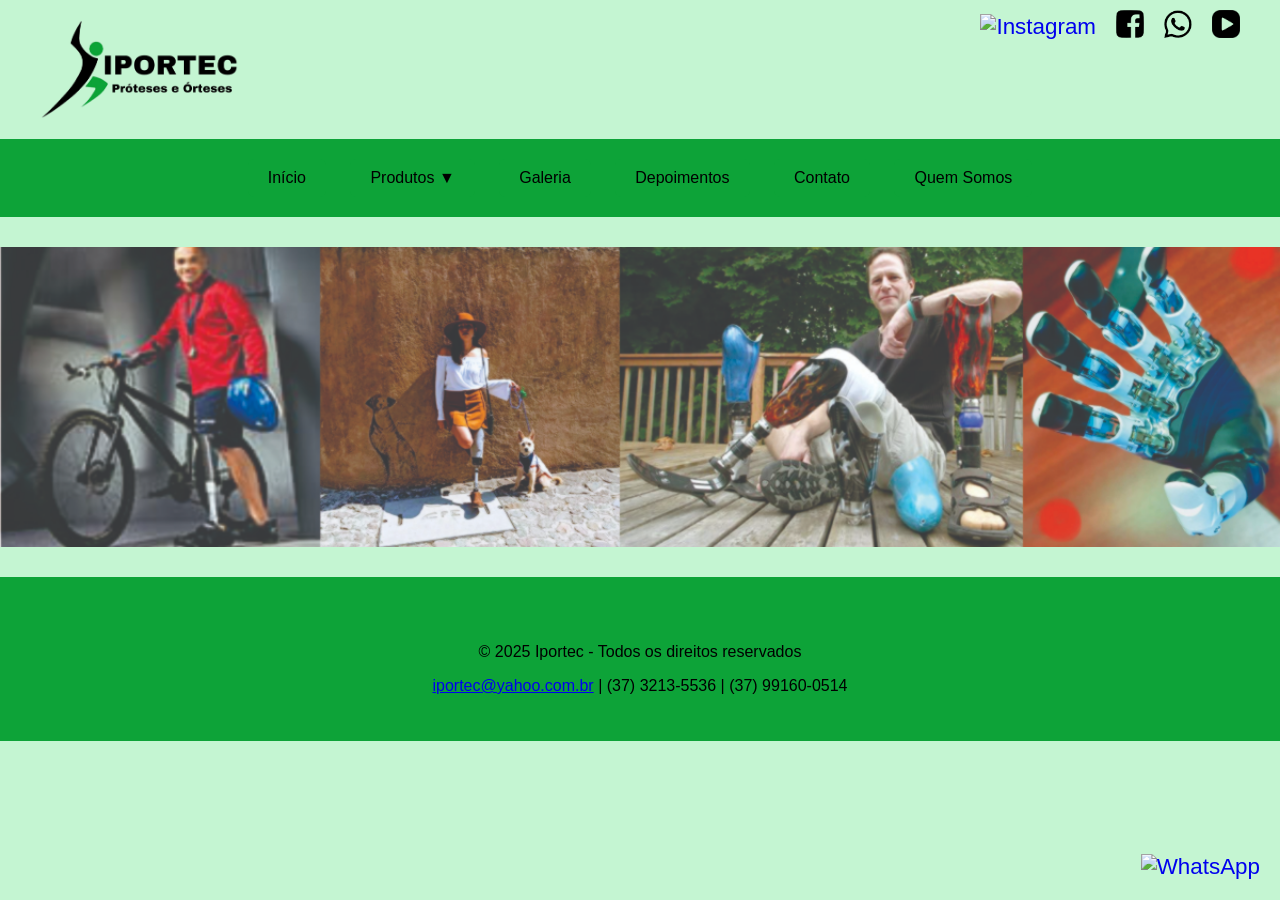
==== index.html @ fc303c2d "Add files via upload" ====
<!DOCTYPE html>

<html lang="pt-BR">
<head>
<meta charset="utf-8"/>
<link href="imagens/01.png" rel="icon" type="image/png"/>
<meta content="width=device-width, initial-scale=1.0" name="viewport"/>
<title>
    IPORTEC - Orteses e Proteses
    </title>
<link href="style.css" rel="stylesheet">
<style>
    .aba { display: none; }
      .ativa { display: block; }
    </style>
<meta content="IPORTEC-" name="author"/>
<meta content="index, follow" name="robots"/>
</link></head>
<body>
<div class="topo-site">
<div class="topo-direita">
<div class="redes-sociais">
<a href="https://www.instagram.com/iportecortopediatecnica/" target="_blank" title="Instagram">
<img alt="Instagram" src="imagens/Instagram.png"/>
</a>
<a href="https://www.facebook.com/seupagina" target="_blank" title="Facebook">
<img alt="Facebook" src="imagens/facebook.png"/>
</a>
<a href="https://wa.me/5537991600514" target="_blank" title="WhatsApp">
<img alt="WhatsApp" src="imagens/whatsapp.png"/>
</a>
<a href="https://www.youtube.com/@seucanal" target="_blank" title="YouTube">
<img alt="YouTube" src="imagens/youtube.png"/>
</a>
<a class="whatsapp-float" href="https://wa.me/5537991600514" rel="noopener noreferrer" target="_blank">
<img alt="WhatsApp" height="40" src="imagens/whatsappfloat.png" width="40"/>
</a>
</div>
</div>
<img alt="Logo esquerda" class="topo-img" src="imagens/01.png">
<div class="topo-centro">
<!--<h1>
      IPORTEC 
      </h1>
<h1>
      ÓRTESES E PROTESES
      </h1>/-->
</div>
</img>
</div>
<nav style="text-align: center;">
<button class="botao-padrao" onclick="location.hash='inicio'">
      Início
    </button>
<div class="dropdown" onmouseover="mostrarAba('aba-Produtos')">
<button class="botao-padrao">
      Produtos ▼
      </button>
<div class="dropdown-conteudo">
<ul>
<li onclick="toggleSubcategoria('Orteses')">
        Orteses
        </li>
<li onclick="toggleSubcategoria('Proteses')">
        Proteses
        </li>
</ul>
</div>
</div>
<button class="botao-padrao" onclick="location.hash='galeria'">
     Galeria
    </button>
<button class="botao-padrao" onclick="location.hash='depoimentos'">
    Depoimentos
    </button>
<button class="botao-padrao" onclick="location.hash='contato'">
      Contato
    </button>
<button class="botao-padrao" onclick="location.hash='quemsomos'">
      Quem Somos
    </button>
</nav>
<section class="aba ativa" id="aba-Início">
<div class="carrossel-container">
<div class="carrossel" id="carrossel">
<img alt="Imagem 1" src="imagens/img1.jpg"/>
<img alt="Imagem 2" src="imagens/img2.jpg"/>
</div>
</div>
</section>
<section class="aba" id="aba-Produtos">
<div style="text-align: center;">
<div style="text-align: center;">
<div style="text-align: right; margin: 10px 40px;">
<label for="filtroQtd">Exibir:</label>
<select id="filtroQtd" onchange="filtrarQuantidade()">
<option value="4">04</option>
<option value="8">08</option>
<option value="16">16</option>
<option value="40">40</option>
</select>
    produtos por página
    </div>
<!-- CATEGORIAS DE PRODUTOS -->
<div class="menu categoria-produto" id="categoria-Orteses" style="display: grid;">
<!-- exemplo de card -->
<div class="card">

<img src="imagens/ortese 01.jpeg" alt="Descrição" onclick="abrirModal(this.src)">
<h2>Órtese de sucção para pectus escavatum</h2>
<p>Indicado para tratamento do pectus escavatum, Tracionar, dar mobilidade, flexibilizando e estimulando o local da deformidade.</p>
<h2>Ref.:O001</h2>
</div>
<div class="card">
<img src="imagens/ortese 03.jpeg" alt="Descrição" onclick="abrirModal(this.src)">
<h2>Órtese tóraco-lombo-sacro</h2>
<p>Conhecida como TLSO, OTLS ou Boston, é indicado para estavilizar, imobilizar ou corrigir a coluna vertebral em graturas torácica ou lombar, pós cirúgico e correção de escoliose, hipercifose ou hiperlordose.</p>
<p>Sob medida.</p>
<h2>Ref.:O002</h2>
</div>
<div class="card">
<img src="imagens/ortese 02.jpeg" alt="Descrição" onclick="abrirModal(this.src)">
<h2>Compressor dinâmico torácico</h2>
<p>Indicado no tratamento de deformidades no tórax conhecida como pectus carinatum ou peito de pombo em adolescentes que estão em fase de formação corporal.</p>
<p>Sob medida.</p>
<h2>Ref.:O003</h2>
</div>
<div class="card">
<img src="imagens/ortese 04.jpeg" alt="Descrição" onclick="abrirModal(this.src)">
<h2>Colete Cervical OCT</h2>
<p>Colete cervico torácico, indicado para fraturas na região cervico-toráxica e no pós cirúrgico.</p>
<p>Sob medida.</p>
<h2>Ref.:O004</h2>
</div>
<div class="card">
<img src="imagens/ortese 05.jpeg" alt="Descrição" onclick="abrirModal(this.src)">
<h2>Colete Knight Taylor</h2>
<p>Indicado para estabilização e imobilização da coluna tóraco-lombo-sacro, artroses, pós operatório de estabilização da coluna vertebral e cirurgia de disco, osteoporose, processos inflamatório, traumatismo, hérnia de disco, escolioses, fraturas osteoporóticas, lesões musculares graves, dor lombar crônicas, instabilidade espinhal e torácica, espondilositese em caso de degeneração, graturas e achatamento vertebral.</p>
<p>Sob medida</p>
<h2>Ref.:O005</h2>
</div>
<div class="card">
<img src="imagens/ortese 06.jpeg" alt="Descrição" onclick="abrirModal(this.src)">
<h2>Colete cervico-toroco-lombar-sacro (OCTLS)</h2>
<p>Indicado para imobilização total da coluna vertebral em casos de fraturas múltiplas e no pós cirúrgico.</p>
<p>Sob medida</p>
<h2>Ref.:O006</h2>
</div>
<div class="card">
<img src="imagens/ortese 07.jpeg" alt="Descrição" onclick="abrirModal(this.src)">
<h2>Colete 3d (Rigo Cheneau)</h2>
<p>Indicado para tratar a escoliose de forma conservadora, levando em consideração que a escoliose é uma deformidade tridimensional, aplicando forças externas sobre o tronco de forma a gerar o alinhamento vertebral.</p>
<p>Sob medida</p>
<h2>Ref.:O007</h2>
</div>
<div class="card">
<img src="imagens/ortese 08.jpeg" alt="Descrição" onclick="abrirModal(this.src)">
<h2>Colete Jewett</h2>
<p>Indicado para fraturas de compressão, osteoporose, artrites vertebrais, epifisites, osteocondrites e posturas cifóticas.</p>
<p>Sob medida</p>
<h2>Ref.:O008</h2>
</div>
<div class="card">
<img src="imagens/ortese 09.jpeg" alt="Descrição" onclick="abrirModal(this.src)">
<h2>Extensor de cotovelos - tipo Polaina</h2>
<p>Confeccionada sob medida em tecido acolchoado e hastes rígidas, utilizadas para manter os membros superiores em extensão.</p>
<p>Sob medida</p>
<h2>Ref.:O009</h2>
</div>
<div class="card">
<img src="imagens/ortese 10.jpeg" alt="Descrição" onclick="abrirModal(this.src)">
<h2>Extensor e Flexor dinâmico para cotovelo (Tala de Shade)</h2>
<p>Indicado para tratamento de contraturas no cotovelo de forma dinâmica, exercendo força constante sobre o cotovelo obrigando a extensão ou a flexão.</p>
<p>Sob medida</p>
<h2>Ref.:O010</h2>
</div>
<div class="card">
<img src="imagens/ortese 11.jpeg" alt="Descrição" onclick="abrirModal(this.src)">
<h2>Tala para dedos</h2>
<p>Estáticas ou dinâmicas tipo gafanhoto, são indicadas para entorses, fraturas, luxações,ruptura de tendões, artroses, artrites, dedos em martelo, dedo em botoeira, dedo em pescoço de cisne, dedo em gatilhos,etc.</p>
<p>Sob medida</p>
<h2>Ref.:O011</h2>
</div>
<div class="card">
<img src="imagens/ortese 12.jpeg" alt="Descrição" onclick="abrirModal(this.src)">
<h2>Órtese Splint estático (Palmar/Tala)</h2>
<p>Os splints estáticos de posicionamento ou funcionais são indicados para fraturas, tenossinovite de Quervain, entorses, contusões, artroses, redução articulares na artrite reumatóide do polegar entre outras aplicações.</p>
<p>Sob medida</p>
<h2>Ref.:O012</h2>
</div>
<div class="card">
<img src="imagens/ortese 13.jpeg" alt="Descrição" onclick="abrirModal(this.src)">
<h2>Colete Milwalkee</h2>
<p>indicado para o tratamnto de deformidades da coluna como escoliose, hipercifose ou hiperlordose em pacientes juvenis, com objetivo de estabilizar e corrigir a coluna vertebral. Feito sob medida.</p>
<p>Sob medida</p>
<h2>Ref.:O013</h2>
</div>
<div class="card">
<img src="imagens/ortese 14.jpeg" alt="Descrição" onclick="abrirModal(this.src)">
<h2>Tala para polegar</h2>
<p>Indicada no tratamento conservador no tratamento de rizartrose, mantendo o polegar em abdução e em descanso, usado também em torções, tendinites, instabilidade da articulação trapeziometacarpiana e lesões esportivas.</p>
<p>Sob medida</p>
<h2>Ref.:O014</h2>
</div>
<div class="card">
<img src="imagens/ortese 15.jpeg" alt="Descrição" onclick="abrirModal(this.src)">
<h2>Órtese Sarmiento de Una/rádio</h2>
<p>Indicado no tratamento de fraturas da una, rádio e tambèm de punho, e no pós cirúrgico, permitindo movimentos do cotovelo evitando contratura da articulação.</p>
<p>Sob medida</p>
<h2>Ref.:O015</h2>
</div>
<div class="card">
<img src="imagens/ortese 16.jpeg" alt="Descrição" onclick="abrirModal(this.src)">
<h2>Órtese Sarmiento de Úmero</h2>
<p>Utilizada no tratamento de fraturas diafisarias do úmero, permitindo completa mobilidade nas articulações do cotovelo, usado também em cirurgias do úmero</p>
<p>Sob medida</p>
<h2>Ref.:O016</h2>
</div>
<div class="card">
<img src="imagens/ortese 17.jpeg" alt="Descrição" onclick="abrirModal(this.src)">
<h2>Suspensório de Pavlik</h2>
<p>Indicado para tratamento de lixação congênita de quadril em recém nascido até 6 meses de idade. O Correto ajuste nas tiras permite limitar os graus de movimento dos quadris, mantendo em flexão e abdução e permitindo movimentos do bebê.</p>
<p>Sob medida</p>
<h2>Ref.:O017</h2>
</div>
<div class="card">
<img src="imagens/ortese 18.jpeg" alt="Descrição" onclick="abrirModal(this.src)">
<h2>òrtese Splint dinâmico (Palmar/Tala)</h2>
<p>A órtese dinãmica para punhos e dedos é indicada para tração em flexão ou extensão. 
        Permite movimentos ativos da musculatura funcional, eatravés dos tirantes permite movimentos passivos da musculatura paralisada.
      
      Pode ser utilizadas no pós operatório de cirurgias da mão, visando a mobilização gradual das articulações.</p>
<p>Sob medida</p>
<h2>Ref.:O018</h2>
</div>
<div class="card">
<img src="imagens/ortese 19.jpeg" alt="Descrição" onclick="abrirModal(this.src)">
<h2>Órtese Abdutor de Quadril</h2>
<p>Também conhecida como (Atlanta Brace). Utilizada para manter os membros inferiores em abdução do quadril, diminuindo a carga no quadril e mantém as cabeças femurais centradas dentro dos acetábulos durante a deambulação, utilizada no tratamento de Legg Perthes.</p>
<p>Sob medida</p>
<h2>Ref.:O019</h2>
</div>
<div class="card">
<img src="imagens/ortese 20.jpeg" alt="Descrição" onclick="abrirModal(this.src)">
<h2>Órtese HKAFO</h2>
<p>Conhecida também como pélvicopodalica ou tutor longo com cinto pélvico. Este tipo de órtese promove a estabilidade das regiões do quadril, joelho, tornozelo e pé. Tem como objetivo auxiliar e controlar os movimentos, promover a independência da marcha, possicionar as articulações dos membros inferiores, tendo como objetivo estimular o ortostatismo e a marcha.</p>
<p>Sob medida</p>
<h2>Ref.:O020</h2>
</div>
<div class="card">
<img src="imagens/ortese 21.jpeg" alt="Descrição" onclick="abrirModal(this.src)">
<h2>Órtese KAFO</h2>
<p>Conhecida também como tutor longo ou cruropodálica, promobe estabilidade das articulações do joelho, tornozelo e pé. Feita sob medida, melhora no controle motor possivilitando maior independência durante a marcha e nas atividades da vida diária. Articulações variadas de controle mecânicos, manuais ou eletrônicos de acordo com a necessidade de cada paciente.</p>
<p>Agende sua avaliação</p>
<h2>Ref.:O021</h2>
</div>
<div class="card">
<img src="imagens/ortese 22.jpeg" alt="Descrição" onclick="abrirModal(this.src)">
<h2>Órtese Genu Valgo/Varo</h2>
<p>Indicada no tratamento de desvios de joelho como Valgo/varo e também da tíbia, feito sob medida, em polipropileno e com distrator para ajuste da correção. Uso noturno.</p>
<p>Sob medida</p>
<h2>Ref.:O022</h2>
</div>
<div class="card">
<img src="imagens/ortese 23.jpeg" alt="Descrição" onclick="abrirModal(this.src)">
<h2>Extensor dinâmico de joelho (Tala de Shade)</h2>
<p>Indicada para tratamento de contraturas do joelho de forma dinâmica, exercendo força constante sobre o joelho obrigando a extensão.</p>
<p>Sob medida</p>
<h2>Ref.:O023</h2>
</div>
<div class="card">
<img src="imagens/ortese 24.jpeg" alt="Descrição" onclick="abrirModal(this.src)">
<h2>Imobilizador de joelho com graduação</h2>
<p>Utilizados no pós operatório para cirurgia de ligamentos cruzados posterior ou anterior e também no ganho de extensão ou flexão em joelho com contraturas leves.</p>
<p>Sob medida</p>
<h2>Ref.:O024</h2>
</div>
<div class="card">
<img src="imagens/ortese 25.jpeg" alt="Descrição" onclick="abrirModal(this.src)">
<h2>Extensor de joelho - Tipo Polaina</h2>
<p>Confeccionada sob medida em tecido acolchoado e hastes rígidas, utilizadas para manter membros inferiores em extensão.</p>
<p>Sob medida</p>
<h2>Ref.:O025</h2>
</div>
<div class="card">
<img src="imagens/ortese 26.jpeg" alt="Descrição" onclick="abrirModal(this.src)">
<h2>Sarmiento para gratura de tíbia</h2>
<p>Confeccionado sob medida para tratamento de fraturas da tíbia, permitindo movimentos das articulações de joelho e tornozelo. Leveza, resistência e mais higiênica que os modos convencionais em gesso.</p>
<p>Sob medida</p>
<h2>Ref.:O025</h2>
</div>
<div class="card">
<img src="imagens/ortese 27.jpeg" alt="Descrição" onclick="abrirModal(this.src)">
<h2>Imobilizador de joelho</h2>
<p>Feito sob medida, utilizados no pós operatório de ruptura de ligamentos, em casos de joelhos com desgaste da articulação e outras infermidades. Podendo ser livre ou com trava para bloqueio de flexão.</p>
<p>Sob medida</p>
<h2>Ref.:O027</h2>
</div>
<div class="card">
<img src="imagens/ortese 28.jpeg" alt="Descrição" onclick="abrirModal(this.src)">
<h2>Sandália Ortopédica</h2>
<p>Confeccionado em couro, revestido com seda flex, sem costuras internas, maior establidade, auxílio na deambulação, preventivo contra ulcerações. Com bordas laterais para adaptar palmilha ortopédica.</p>
<p>Sob medida</p>
<h2>Ref.:O028</h2>
</div>
<div class="card">
<img src="imagens/ortese 29.jpeg" alt="Descrição" onclick="abrirModal(this.src)">
<h2>Sapato Ortopédico</h2>
<p>Confeccionado em couro, revestido internamente com seda flex, sem costuras internas, maior estabilidade, auxílio na deambulação, preventivo contra ulcerações. Podendo ser usado com palmilhas ortopédicas.</p>
<p>Sob medida</p>
<h2>Ref.:O029</h2>
</div>
<div class="card">
<img src="imagens/ortese 30.jpeg" alt="Descrição" onclick="abrirModal(this.src)">
<h2>órtese AFO dinâmica sistema revoflex</h2>
<p>Melhora desenvolvimento muscular, reduz a dependência do dispositivo e permite a progressão em direção a amplitude total plantar ou dorsiflexão.</p>
<p>Sob medida</p>
<h2>Ref.:O030</h2>
</div>
<div class="card">
<img src="imagens/ortese 31.jpeg" alt="Descrição" onclick="abrirModal(this.src)">
<h2>Órtese AFO metálica com bota</h2>
<p>Indicada para fraqueza de membros inferiores que causam prejuízo da marcha ou que levem a deformidade como pé equino, pé calcâneo, instabilidade dos tornozelos e pés. Lesões ligamentares do tornozelo.</p>
<p>Sob medida</p>
<h2>Ref.:O031</h2>
</div>
<div class="card">
<img src="imagens/ortese 32.jpeg" alt="Descrição" onclick="abrirModal(this.src)">
<h2>Bota Ortopédica</h2>
<p>É um dispositivo ortopédico que imobiliza os pés, tornozelo, durante tratamento de alguma lesão, tratamento corretivo da marcha, correções de caro ou valgo de pés.</p>
<p>Sob medida</p>
<h2>Ref.:O032</h2>
</div>
<div class="card">
<img src="imagens/ortese 33.jpeg" alt="Descrição" onclick="abrirModal(this.src)">
<h2>òrtese AFO Walk on</h2>
<p>Em fibra de carbono, fornece à órtese muita estabilidade e baixo peso. Projetada especialmente para conferir flexibilidade do retropé e no antepé, possibilita ao paciente uma marcha fisiológica e dinâmica.</p>
<p>Sob medida</p>
<h2>Ref.:O033</h2>
</div>
<div class="card">
<img src="imagens/ortese 34.jpeg" alt="Descrição" onclick="abrirModal(this.src)">
<h2>Órtese AFO articulada</h2>
<p>Indicada para estabilização da medial e lateral do tornozelo, permitindo o bloqueio da flexão plantar. Pode ser confeccionada sem bloqueio ou com bloqueio de flexão plantar e dorsal livre.</p>
<p>Sob medida</p>
<h2>Ref.:O034</h2>
</div>
<div class="card">
<img src="imagens/ortese 35.jpeg" alt="Descrição" onclick="abrirModal(this.src)">
<h2>Órtese AFO fixa</h2>
<p>Órtese fixa para estabilizar a marcha em equinovaro, indicada para pacientes com lesão de origem traumática ou neurológicas com paralisia da musculatura extensora do tornozelo e pé.</p>
<p>Sob medida</p>
<h2>Ref.:O035</h2>
</div>
<div class="card">
<img src="imagens/ortese 36.jpeg" alt="Descrição" onclick="abrirModal(this.src)">
<h2>Órtese AFO dinãmico sistema garrote</h2>
<p>Melhor desenvolvimento muscular, reduz a dependência do dispositivo e permite a progressão em direção a amplitude total de movimento seja plantar ou dorsiflexão.</p>
<p>Sob medida</p>
<h2>Ref.:O036</h2>
</div>
<div class="card">
<img src="imagens/ortese 37.jpeg" alt="Descrição" onclick="abrirModal(this.src)">
<h2>Órtese AFO mola de codiville</h2>
<p>Auxilia na dorsiflexão, a porção anterior do pé é elevada e a limitação passiva e flexível da flexão plantar é fornecida em caso de fraqueza perineal.</p>
<p>Sob medida</p>
<h2>Ref.:O037</h2>
</div>
<div class="card">
<img src="imagens/ortese 38.jpeg" alt="Descrição" onclick="abrirModal(this.src)">
<h2>SMO - Órtese Supra Maleolar</h2>
<p>O SMO tem como finalidade promover a estabilidade articular do tornozelo, neutralizando os desvios em pronação do retropé que ocorrem na articulação sub-talar, mantendo um posicionamento natural e anatômico.</p>
<p>Sob medida</p>
<h2>Ref.:O038</h2>
</div>
<div class="card">
<img src="imagens/ortese 39.jpeg" alt="Descrição" onclick="abrirModal(this.src)">
<h2>Palmilhas Ortopédicas</h2>
<p>As palmilhas ortopédicas são também propriocepticas, isto é, possuem a capacidade de reconhecer a posição e orientação do corpo, assim com a força exercida por ele, e fazem com que a distrivuição de carga seja dividida de forma correta por toda a planta do pé, melhorando a dor, equilíbrio e postura. Indicação: Fascite plantar, Esporão, Metatarsalgias, neuroma, discrepância entre pernas, Pés diabéticos, prevenção de lesões esportivasa, pés pronados e supinados, etc.</p>
<p>Sob medida</p>
<h2>Ref.:O039</h2>
</div>
<div class="card">
<img src="imagens/ortese 30.jpeg" alt="Descrição" onclick="abrirModal(this.src)">
<h2>òrtese de Dennis Brown</h2>
<p>A órtese de Dennis Brown é utilizada no tratamento de pé torto congênito e permite manter os pés em rotação interna ou externa. É indicada normalmente após o uso de gesso para auxiliar na corrção da deformidade e alinhamento dos pés.</p>
<p>Sob medida</p>
<h2>Ref.:O008</h2>
</div>
<!-- Repita para outras orteses -->
</div>
<div class="menu categoria-produto" id="categoria-Proteses">
<div class="card">
<img src="imagens/protese 01.jpeg" alt="Descrição" onclick="abrirModal(this.src)">
<h2>Joelhos protéticos</h2>
<p>A linha de joelhos para próteses vão do nacional ao importados. Joelhos que vão dos tradicionais mecânicos, pneumáticos e hidráulicos, e até os mais modernos joelhos computadorizados e alguns a prova d'água.</p>
<h2>Ref.:P001</h2>
</div>
<div class="card">
<img src="imagens/protese 02.jpeg" alt="Descrição" onclick="abrirModal(this.src)">
<h2>Pés protéticos</h2>
<p>Após uma amputação de perna, os pacientes desejam a certeza de que sua protetização lhes proporcionará o máximo de mobilidade e uma vida autodeterminada. Com uma ampla linha e tipos de pés nacionais e importados sendo articulados ou não e em fibras de carbono, tudo para um melhor desempenho e conforto.</p>
<h2>Ref.:P002</h2>
</div>
<div class="card">
<img src="imagens/protese 03.jpeg" alt="Descrição" onclick="abrirModal(this.src)">
<h2>Próteses Esportivas</h2>
<p>Atualmente, temos modelos de alta tecnologia para prática esportiva para pessoas que buscam e calorizam um estilo de vida ativa. Com joelhos e pés desenvolvidos com características de amortecimento na fase de balanço adaptadas para controlar as cadências de passadas altas.</p>
<h2>Ref.:P003</h2>
</div>
<div class="card">
<img src="imagens/protese 04.jpeg" alt="Descrição" onclick="abrirModal(this.src)">
<h2>Prótese desarticulação de quadril</h2>
<p>Para amputação onde se retira toda a perna. Sistema de encaixe por cesto pélvico e componentes de alta tecnologia para melhor reabilitação dando ênfase para uma boa fisioterapia.</p>
<h2>Ref.:P004</h2>
</div>
<div class="card">
<img src="imagens/protese 05.jpeg" alt="Descrição" onclick="abrirModal(this.src)">
<h2>Prótese trantibiais</h2>
<p>Para amputações ao nível do fêmur. Nas amputações transtibiais, pode ser dividida em três níveis: Proximal (curto), medial e distal (longo). Podem ser causadas por anomalias congênitas, traumas, eventos circulatórops ou tumores. Nas amputações transfemorais assim como nas outras, o envaixe é extremamente importante. Possui uma diversidade de joelhos e pés dos mais simples aos mais tecnológicos, e requer uma avaliação do técnico protético.</p>
<h2>Ref.:P005</h2>
</div>
<div class="card">
<img src="imagens/protese 06.jpeg" alt="Descrição" onclick="abrirModal(this.src)">
<h2>Prótese Trantibial</h2>
<p>Para amputação da perna ao nível tibial. Com vários sistemas de encaixe do tipo por pressão, apoio da prótese é dado no tendão infrapatelar e sistema'a vácuo ou com sistema de conecão distal ambos com encaixe interno em silicone ou uretano. Confeccionado em fibra de carbono e resina acrílica mais componentes em aço, titanium ou alumínio.</p>
<h2>Ref.:P006</h2>
</div>
<div class="card">
<img src="imagens/protese 07.jpeg" alt="Descrição" onclick="abrirModal(this.src)">
<h2>Liner</h2>
<p>Os liners são a base para que se tenha uma prótese ortopédica confortável e eficaz. Feita de um material flexível e acolchoado, muito parecido com uma meia, feito especialmente para o coto do amputado. Esse revestimento é fabricado com diferentes tipos de materiais como silicone, elastômero, poliuretano entreoutros. Há vários modelos e tamanhos que deve ser avaliados com cautela e precaução.</p>
<h2>Ref.:P007</h2>
</div>
<div class="card">
<img src="imagens/protese 08.jpeg" alt="Descrição" onclick="abrirModal(this.src)">
<h2>Prótese Mioelétrica</h2>
<p>O sistema de prótese mioelétrica é operado através de sensores com controle de abertura e fechamento pelos sensores mioelétricos.</p>
<h2>Ref.:P008</h2>
</div>
<div class="card">
<img src="imagens/protese 09.jpeg" alt="Descrição" onclick="abrirModal(this.src)">
<h2>Protese Mod1</h2>
<p>Protese modelo 001</p>
</div>
<div class="card">
<<img src="imagens/protese 10.jpeg" alt="Descrição" onclick="abrirModal(this.src)">
<h2>Protese Mod1</h2>
<p>Protese modelo 001</p>
</div>
<!-- Repita para outras Proteses -->
</div>
</div></div></section>
<section class="aba" id="aba-Galeria">
<div style="text-align: center;">
<h2>
      Galeria de Fotos
      </h2>
<div class="menu">
<div class="card">
<img alt="Produto 1" src="imagens/galeria/galeria1.jpeg"/>
<h2>
        Foto 01
        </h2>
</div>
<div class="card">
<img alt="Produto 2" src="imagens/galeria/galeria2.jpeg"/>
<h2>
        Foto 02
        </h2>
</div>
<div class="card">
<img alt="Produto 3" src="imagens/galeria/galeria3.jpeg"/>
<h2>
        Foto 03
          </h2>
</div>
<div class="card">
<img alt="Produto 3" src="imagens/galeria/galeria4.jpeg"/>
<h2>
        Foto 04
        </h2>

</div>
<div class="card">
<img alt="Produto 3" src="imagens/galeria/galeria5.jpeg"/>
<h2>
        Foto 05
      </h2></div>
<div class="card">
<img alt="Produto 3" src="imagens/galeria/galeria6.jpeg"/>
<h2>
        Foto 06
      </h2></div>
<div class="card">
<img alt="Produto 3" src="imagens/galeria/galeria7.jpeg"/>
<h2>
        Foto 07
      </h2></div>
</div>
</div>
</section>
<section class="aba" id="aba-depoimentos">
<div class="depoimentos" style="text-align: center; padding: 2rem;">
<h2>O que nossos clientes dizem</h2>
<!-- Lista de depoimentos -->
<div id="lista-depoimentos" style="margin-bottom: 2rem;">
<div class="depoimento" style="margin: 1rem auto; max-width: 600px;">
<p class="comentario" style="font-style: italic;">"Otímo Atendimento, produtos de alta qualidade"</p>
<p class="cliente" style="font-weight: bold;">— Ana Paula ⭐⭐⭐⭐⭐</p>
</div>
</div>
<!-- Formulário de novo depoimento -->
<form id="form-depoimento" onsubmit="enviarDepoimento(event)" style="max-width: 600px; margin: 0 auto;">
<h3 style="margin-bottom: 1rem;">Deixe seu depoimento</h3>
<input id="depoimento-nome" placeholder="Seu nome" required="" style="width: 100%; padding: 10px; margin-bottom: 10px;" type="text"/>
<textarea id="depoimento-comentario" placeholder="Escreva seu comentário..." required="" style="width: 100%; padding: 10px; margin-bottom: 10px;"></textarea>
<a href="https://wa.me/5537991600514?text=Gostaria%20de%20enviar%20um%20depoimento" target="_blank" class="botao-padrao">Enviar Depoimento</a>

</form>
</div>
</section>
<section class="aba" id="aba-Contato">
<div style="text-align: center; padding: 30px;">
<h2>Entre em contato conosco</h2>
<h2>(37) 3213-5536 - (37) 9 9160-0514</h2>
<p class="centralizado">Fale pelo WhatsApp:</p>
<a class="botao-padrao" href="https://wa.me/5537991600514" target="_blank">
          💬 Conversar no WhatsApp
        </a>
<h3 style="margin-top: 40px;">Localização da Loja</h3>
<div style="text-align: center; margin-top: 20px;">
<iframe allowfullscreen="" height="450" loading="lazy" referrerpolicy="no-referrer-when-downgrade" src="https://www.google.com/maps/embed?pb=!1m18!1m12!1m3!1d1872.9092872039696!2d-44.884981089300446!3d-20.141615183064197!2m3!1f0!2f0!3f0!3m2!1i1024!2i768!4f13.1!3m3!1m2!1s0xa0a5142d83dbd3%3A0x80ceaae2db9db96!2sIPORTEC%20Pr%C3%B3teses%20e%20%C3%93rteses!5e0!3m2!1spt-BR!2sbr!4v1754332267394!5m2!1spt-BR!2sbr" style="border:0;" width="600">
</iframe>
</div>
<div style="text-align: center; margin-top: 10px;">
<a class="botao-padrao" href="https://www.google.com/maps/dir/?api=1&amp;destination=IPORTEC+Pr%C3%B3teses+e+%C3%93rteses,+Divin%C3%B3polis,+MG" target="_blank">
    🧭 Traçar Rota no Google Maps
  </a>
</div>


</div>
</section>
<section class="aba" id="aba-Quem Somos">
<div style="max-width: 900px; margin: 0 auto; padding: 2rem;">
<h2 style="text-align: center; font-size: 2em; margin-bottom: 1rem;">
      Quem Somos
      </h2>
<p style="text-align: justify; font-size: 1.1em; line-height: 1.8;">
<strong>
</strong> 
      Com mais de 20 anos de experiência no mercado, a nossa empresa é referência em próteses e órteses na cidade de Divinópolis-MG e região. Atuamos com compromisso, ética e excelência no atendimento, oferecendo soluções personalizadas que promovem mobilidade, conforto e qualidade de vida aos nossos clientes.

Nosso time é formado por profissionais qualificados, sempre atualizados com as mais recentes tecnologias e técnicas do setor ortopédico. Trabalhamos lado a lado com médicos, fisioterapeutas e outros profissionais da saúde para garantir o melhor resultado para cada paciente.

<p>✅ <strong>Nossa Missão:</strong><br/>
Proporcionar autonomia e bem-estar por meio de produtos ortopédicos de alta qualidade, adaptados às necessidades individuais de cada cliente.</p>
<p>✅ <strong>Nossa Visão:</strong><br/>
Ser reconhecida como a melhor empresa de próteses e órteses da região, valorizando o cuidado humano, a inovação e a confiança.</p>
<p>✅ <strong>Nossos Valores:</strong><br/>

✔️ Respeito à individualidade<br/>

✔️ Compromisso com a qualidade<br/>

✔️ Ética em todas as relações<br/>

✔️ Inovação contínua<br/>

✔️ Atendimento humanizado</p>
</p>
</div>
</section>
<footer>
<footer style="text-align: center; padding: 20px;">
<p>© 2025 Iportec - Todos os direitos reservados</p>
<p><a href="mailto:contato@uniqverse.com">iportec@yahoo.com.br</a> | (37) 3213-5536 | (37) 99160-0514</p>
</footer>
</footer>


<script src="scripts.js"></script>

<div id="modalImagem" class="modal">
  <span class="fechar" onclick="fecharModal()">&times;</span>
  <img class="modal-conteudo" id="imagemAmpliada">
</div>

</body>
</html>
---- style.css ----
.topo-site {
  display: flex;
  align-items: center;        
  justify-content: space-between;
  background: color #0da338;
  padding: 20px 40px;
  text-align: center;
  flex-wrap: wrap;
  min-height: 50px;          
}

.topo-img {
  width: 200px;
  height: auto;
}

.topo-centro {
  flex-grow: 1;
  text-align: center;
}

.topo-centro p {
  margin: 5px 0 0 0;
  font-size: 0.8rem;
  color:  #0da338;

}

body {
  margin: 0;
  font-family: 'Segoe UI', sans-serif;
  background-color: #c4f5d2; 
  color: #000000;
}

header {
  background-color: #000000; 
  padding: 20px;
  text-align: center;
  color: rgb(0, 0, 0);
}

h1 {
  margin: 0;
  font-size: 2.5rem;
  font-family: 'Arial Black', Gadget, sans-serif;
}
nav {
  background-color: #0da338;
  padding: 10px;
}

.botao-padrao {
  background-color: #0da338;
  color: rgb(0, 0, 0);
  text-decoration: none;
  display: inline-block;
  text-align: center;
  padding: 10px 20px;
  border-radius: 6px;
  font-size: 1rem;
  cursor: pointer;
  border: none;
  margin: 10px;
  transition: background-color 0.3s;
}

.botao-padrao:hover {
  background-color: #005f10;
}


footer {
  text-align: center;
  padding: 10px;
  background-color: #0da338;
  color: rgb(0, 0, 0);
  margin-top: 20px;
}

.menu {
  display: grid;
  grid-template-columns: repeat(4, 1fr);
  gap: 20px;
  padding: 40px;
}

.card {
  background-color: #d7f1d8; 
  border-radius: 10px;
  box-shadow: 0 4px 8px rgba(0,0,0,0.08);
  padding: 15px;
  transition: transform 0.3s;
  display: flex;
  flex-direction: column;
  align-items: center;
}

.card:hover {
  transform: scale(1.03);
}

.card img {
  width: 100%;
  height: 180px;
  object-fit: cover;
  border-radius: 8px;
  margin-bottom: 10px;
}

.card h2 {
  margin-top: 10px;
  color: #000000;
}

.price {
  font-weight: bold;
  color: #000000; 
  margin-top: 10px;
}

.carrossel-container {
  width: 100%;
  height: 300px;
  overflow: hidden;
  position: relative;
  margin: 30px 0;
}

.carrossel {
  display: flex;
  width: fit-content;
  animation: deslizar 20s linear infinite;
}

.carrossel img {
  width: 100vw;
  height: 300px;
  object-fit: cover;
  flex-shrink: 0;
}

@keyframes deslizar {
  0% { transform: translateX(0); }
  100% { transform: translateX(calc(-30vw * 10)); }
}

.banner-topo img {
  width: 100%;
  height: auto;
  max-height: 200px;
  object-fit: cover;
}

.menu-categorias {
  list-style: none;
  padding: 0;
  text-align: left;
  display: inline-block;
}

.menu-categorias li {
  background-color: #0da338;
  color: rgb(5, 0, 0);
  padding: 10px 20px;
  margin: 5px 0;
  border-radius: 6px;
  cursor: pointer;
}
.menu-categorias li:hover {
  background-color: #0da338;
}

.dropdown {
  position: relative;
  display: inline-block;
}

.dropdown-conteudo {
  display: none;
  position: absolute;
  background-color: #0da338;
  min-width: 200px;
  padding: 10px;
  border-radius: 6px;
  box-shadow: 0 4px 8px rgba(0,0,0,0.2);
  z-index: 100;
  text-align: left;
}

.dropdown:hover .dropdown-conteudo {
  display: block;
}

.dropdown-conteudo ul {
  list-style: none;
  padding: 0;
  margin: 0;
}

.dropdown-conteudo li {
  padding: 8px 12px;
  cursor: pointer;
  color: #f80303;
  border-radius: 4px;
}

.dropdown-conteudo li:hover {
  background-color: #f0f0f0;
}
.dropdown {
  position: relative;
  display: inline-block;
}

.dropdown-conteudo {
  display: none;
  position: absolute;
  background-color: #0da338;
  min-width: 200px;
  padding: 10px;
  border-radius: 6px;
  box-shadow: 0 4px 8px rgba(0,0,0,0.2);
  z-index: 100;
  text-align: left;
}

.dropdown:hover .dropdown-conteudo {
  display: block;
}

.dropdown-conteudo ul {
  list-style: none;
  padding: 0;
  margin: 0;
}

.dropdown-conteudo li {
  padding: 8px 12px;
  cursor: pointer;
  color: #000000;
  border-radius: 4px;
}

.dropdown-conteudo li:hover {
  background-color: #0da338;
}

@media (max-width: 1024px) {
  .menu {
    grid-template-columns: repeat(2, 1fr);
  }
}

@media (max-width: 600px) {
  .menu {
    grid-template-columns: 1fr;
    padding: 20px;
  }

  .topo-site {
    flex-direction: column;
    align-items: center;
    text-align: center;
  }

  .topo-img {
    width: 80px;
    margin-bottom: 10px;
  }

  nav {
    display: flex;
    flex-wrap: wrap;
    justify-content: center;
  }

  .botao-padrao {
    margin: 5px;
    font-size: 0.9rem;
  }

  .carrossel-container {
    height: 200px;
  }

  .carrossel img {
    height: 200px;
  }
}


.topo-direita {
  position: absolute;
  top: 10px;
  right: 40px;
  display: flex;
  align-items: center;
  gap: 10px;
  z-index: 10;
}

.form-pesquisa {
  display: flex;
  align-items: center;
  gap: 5px;
}


.redes-sociais a {
  font-size: 1.4rem;
  text-decoration: none;
  margin-left: 8px;
  transition: transform 0.2s;
}

.redes-sociais a:hover {
  transform: scale(1.2);
}


.barra-social-container {
  display: flex;
  align-items: center;
  justify-content: space-between;
  background-color: #0da338;
  padding: 10px 40px;
  flex-wrap: wrap;
  gap: 10px;
}


/* REDES SOCIAIS */
.redes-sociais {
  display: flex;
  align-items: center;
  gap: 10px;
}

.redes-sociais a img {
  width: 26px;
  height: 26px;
  border-radius: 50%;
  transition: transform 0.2s ease, box-shadow 0.2s ease;
}

.redes-sociais a img:hover {
  transform: scale(1.2);
  box-shadow: 0 0 8px #ffffff;
}


.barra-social-container { 
  display: flex;
  align-items: center;
  justify-content: space-between;
  background-color: #0da338;
  padding: 10px 40px;
  flex-wrap: wrap;
  gap: 10px;
}


@media (max-width: 600px) {
  .barra-social-container {
    flex-direction: column;
    align-items: center;
    gap: 15px;
  }
}



/* REDES SOCIAIS */
.redes-sociais {
  display: flex;
  align-items: center;
  gap: 12px;
}

.redes-sociais a img {
  width: 28px;
  height: 28px;
  object-fit: contain;
  transition: transform 0.2s ease, box-shadow 0.2s ease;
  border-radius: 0; /* REMOVE círculo */
  box-shadow: none;
}

.redes-sociais a img:hover {
  transform: scale(1.15);
}

.whatsapp-float {
  position: fixed;
  bottom: 20px;
  right: 20px;
  z-index: 1000;
  cursor: pointer;
}

.whatsapp-float img {
  width: 20px;
  height: 20px;
  border-radius: 50%;
  box-shadow: 0 2px 10px rgba(0, 0, 0, 0.3);
  transition: transform 0.3s;
}

.whatsapp-float img:hover {
  transform: scale(2.0);
}


.paginacao button {
  margin: 5px;
  padding: 6px 14px;
  background-color: #0da338;
  color: white;
  border: none;
  border-radius: 6px;
  cursor: pointer;
  transition: background-color 0.2s;
}
.paginacao button:hover:not(:disabled) {
  background-color: #007f0e;
}
.paginacao button:disabled {
  background-color: #999;
  cursor: not-allowed;
}

.card {
  display: flex;
  flex-direction: column;
  justify-content: space-between;
  height: 100%;
}

.botao-saiba-mais {
  margin-top: auto;
  align-self: center;
  width: 70%;
}

/* Modal */
.modal {
  display: none;
  position: fixed;
  z-index: 1000;
  padding-top: 60px;
  left: 0;
  top: 0;
  width: 100%;
  height: 100%;
  overflow: auto;
  background-color: rgba(0,0,0,0.9);
}

.modal-conteudo {
  margin: auto;
  display: block;
  max-width: 90%;
  max-height: 90%;
  border-radius: 10px;
  box-shadow: 0 0 10px #000;
}

.fechar {
  position: absolute;
  top: 30px;
  right: 45px;
  color: #fff;
  font-size: 40px;
  font-weight: bold;
  cursor: pointer;
}
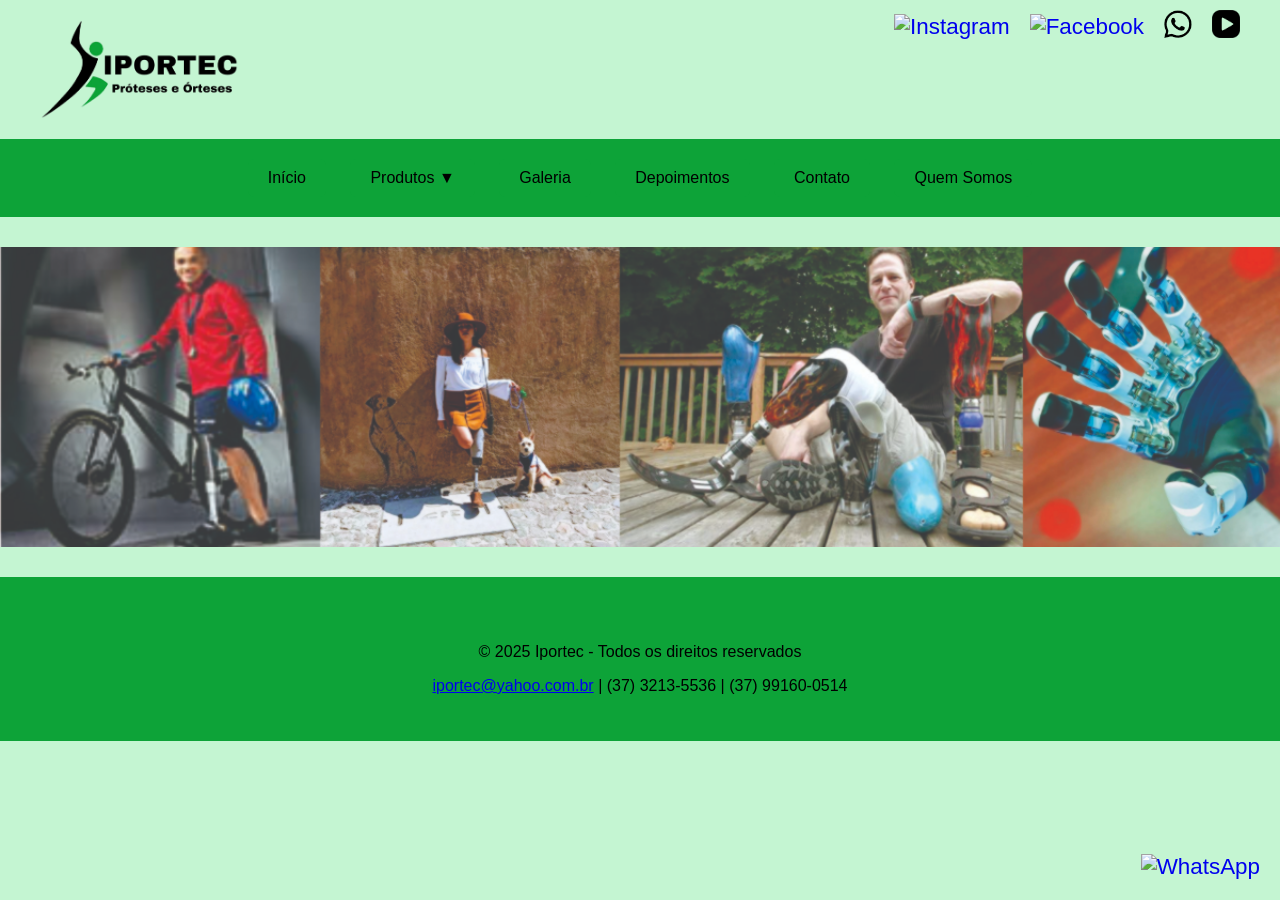
==== commit 447ba030: "index.html" ====
--- a/index.html
+++ b/index.html
@@ -24,7 +24,7 @@
 <img alt="Instagram" src="imagens/Instagram.png"/>
 </a>
 <a href="https://www.facebook.com/seupagina" target="_blank" title="Facebook">
-<img alt="Facebook" src="imagens/facebook.png"/>
+<img alt="Facebook" src="imagens/facebook.jpg"/>
 </a>
 <a href="https://wa.me/5537991600514" target="_blank" title="WhatsApp">
 <img alt="WhatsApp" src="imagens/whatsapp.png"/>
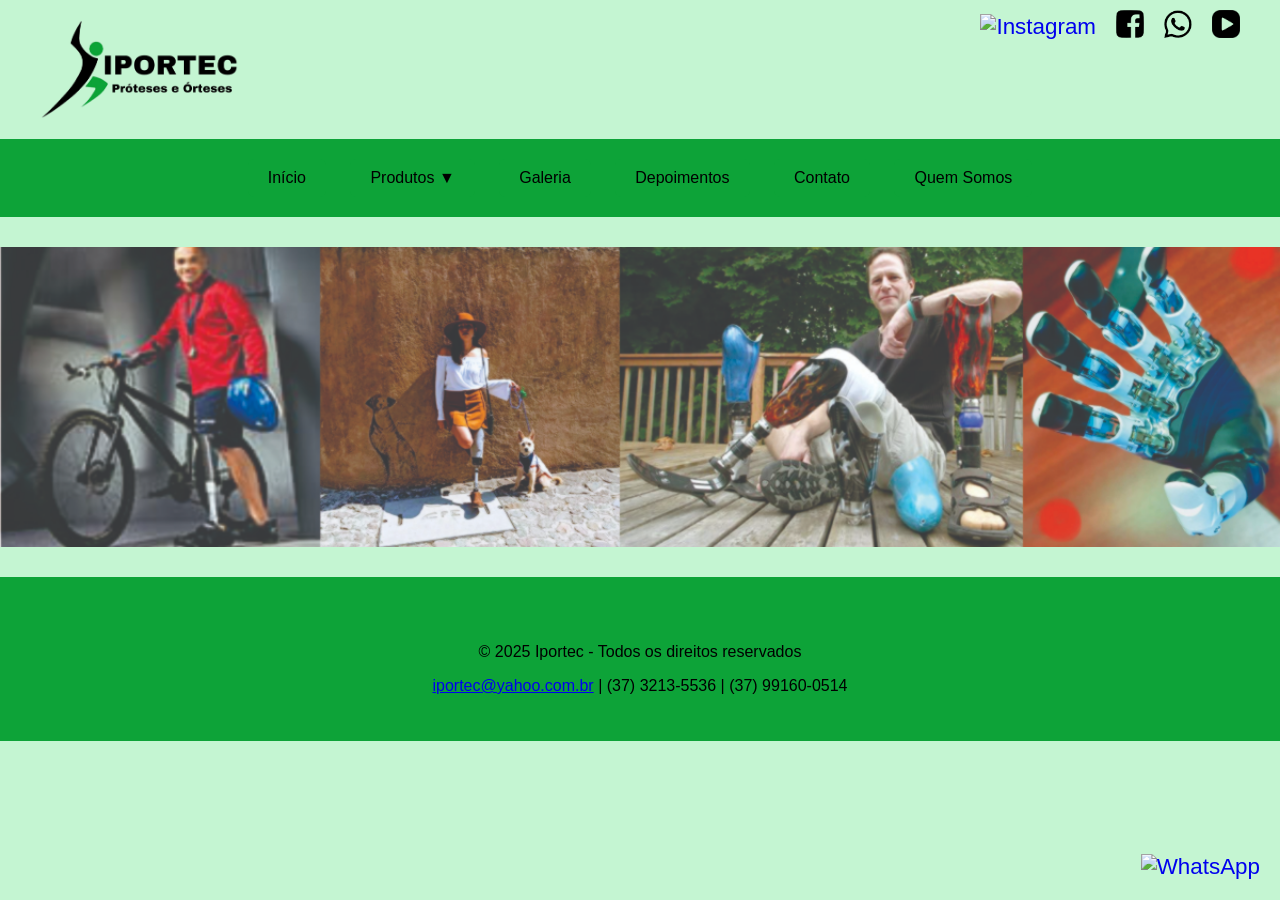
==== commit 90a4d4db: "index.html" ====
--- a/index.html
+++ b/index.html
@@ -21,10 +21,10 @@
 <div class="topo-direita">
 <div class="redes-sociais">
 <a href="https://www.instagram.com/iportecortopediatecnica/" target="_blank" title="Instagram">
-<img alt="Instagram" src="imagens/Instagram.png"/>
+<img alt="Instagram" src="imagens/Instagram.jpg"/>
 </a>
 <a href="https://www.facebook.com/seupagina" target="_blank" title="Facebook">
-<img alt="Facebook" src="imagens/facebook.jpg"/>
+<img alt="Facebook" src="imagens/facebook.png"/>
 </a>
 <a href="https://wa.me/5537991600514" target="_blank" title="WhatsApp">
 <img alt="WhatsApp" src="imagens/whatsapp.png"/>
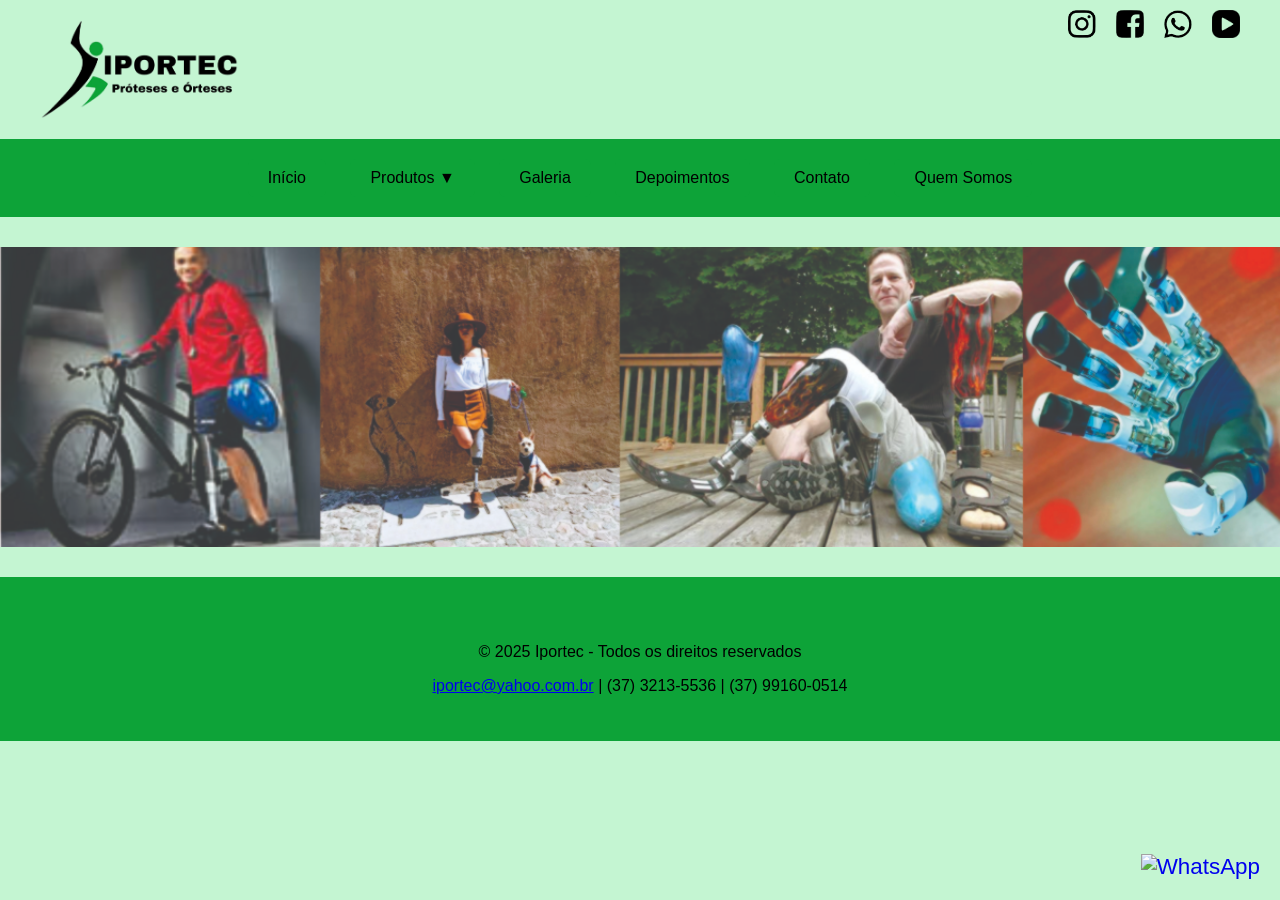
==== commit 4088b8ec: "index.html" ====
--- a/index.html
+++ b/index.html
@@ -21,7 +21,7 @@
 <div class="topo-direita">
 <div class="redes-sociais">
 <a href="https://www.instagram.com/iportecortopediatecnica/" target="_blank" title="Instagram">
-<img alt="Instagram" src="imagens/Instagram.jpg"/>
+<img alt="Instagram" src="imagens/instagram.png"/>
 </a>
 <a href="https://www.facebook.com/seupagina" target="_blank" title="Facebook">
 <img alt="Facebook" src="imagens/facebook.png"/>
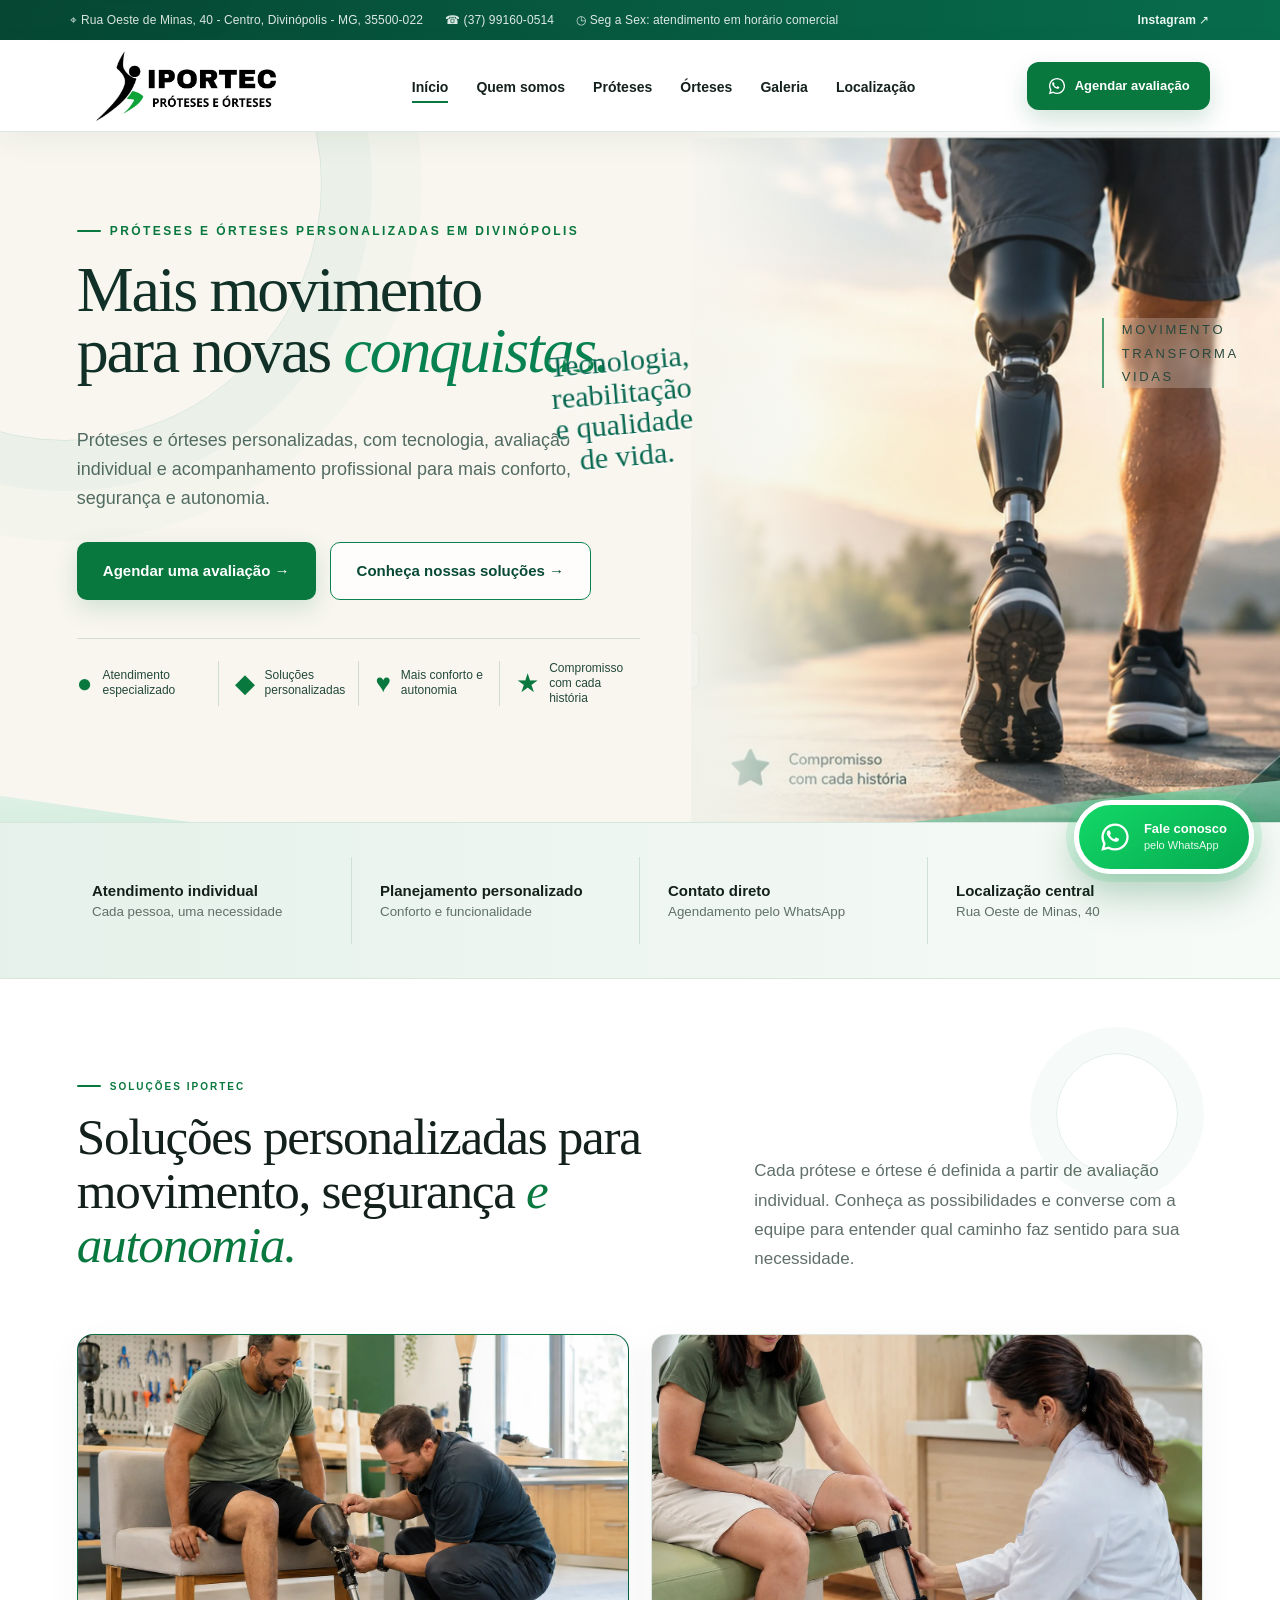
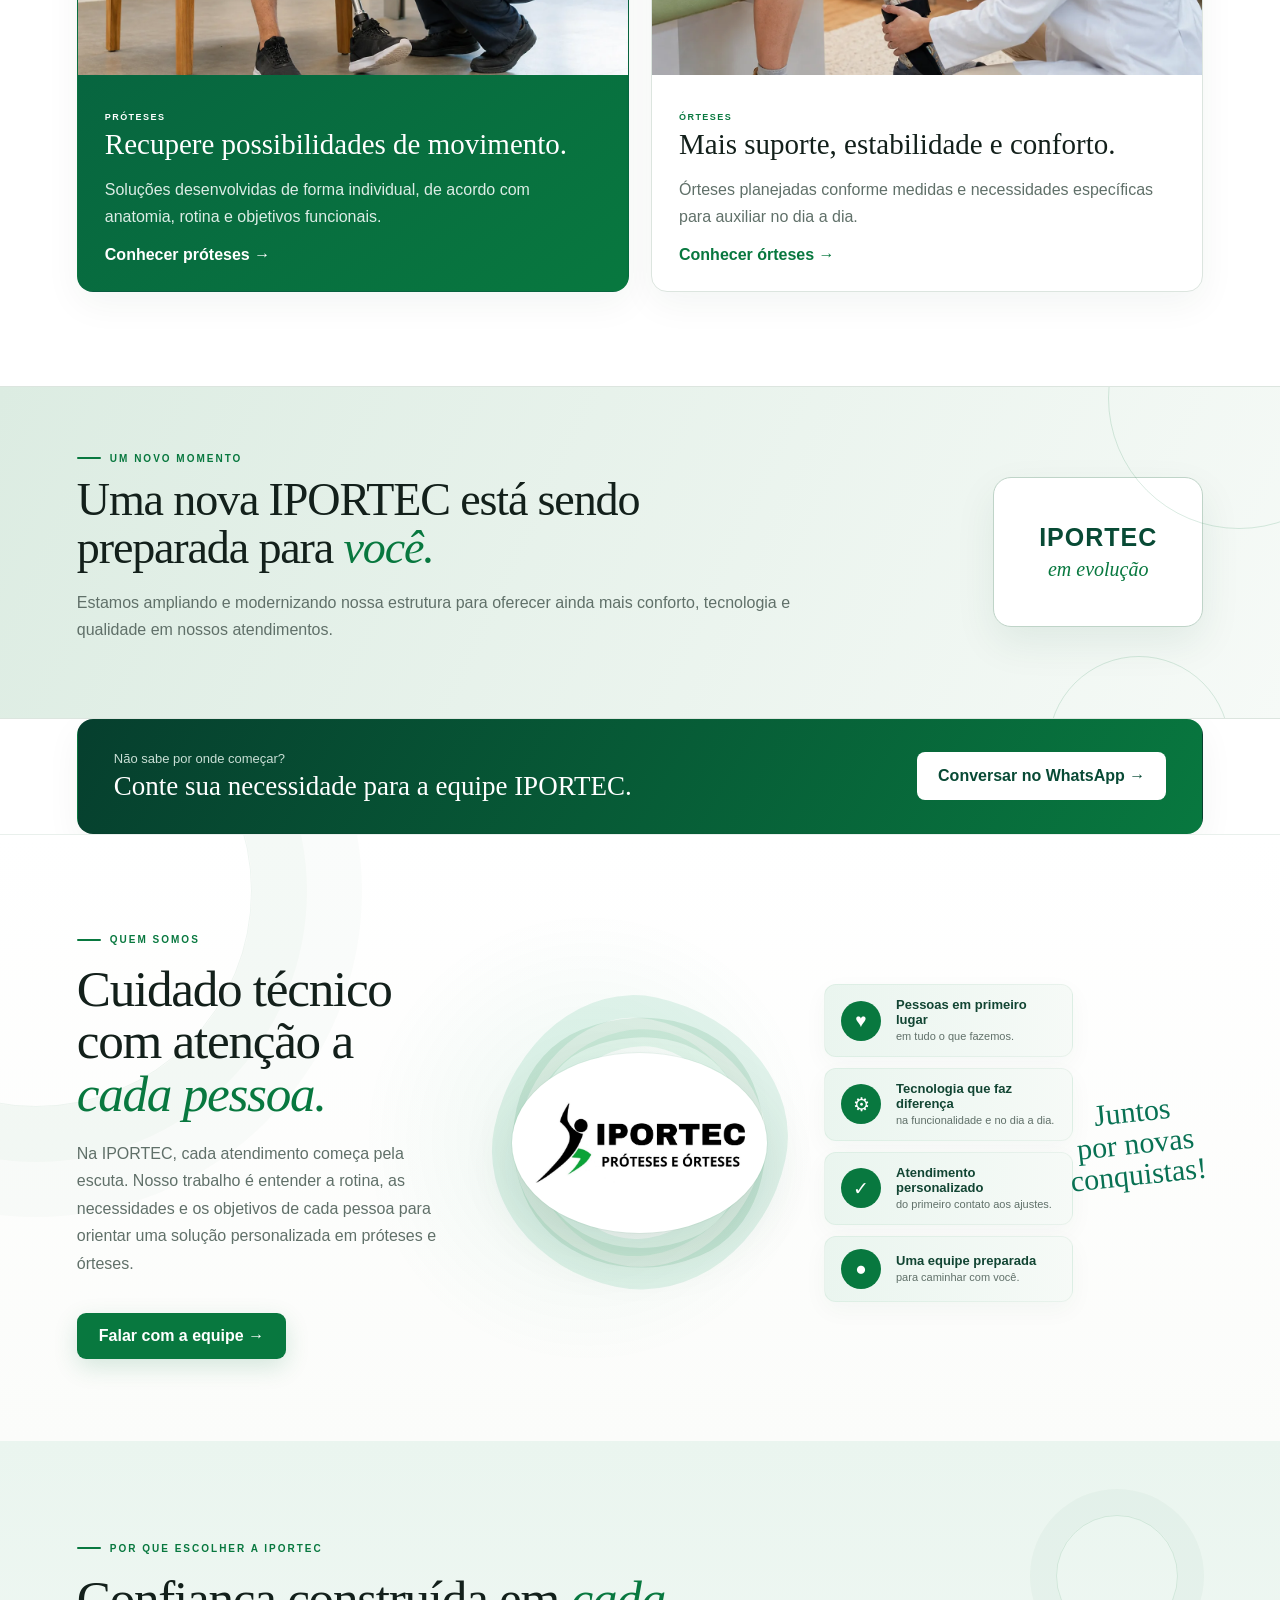
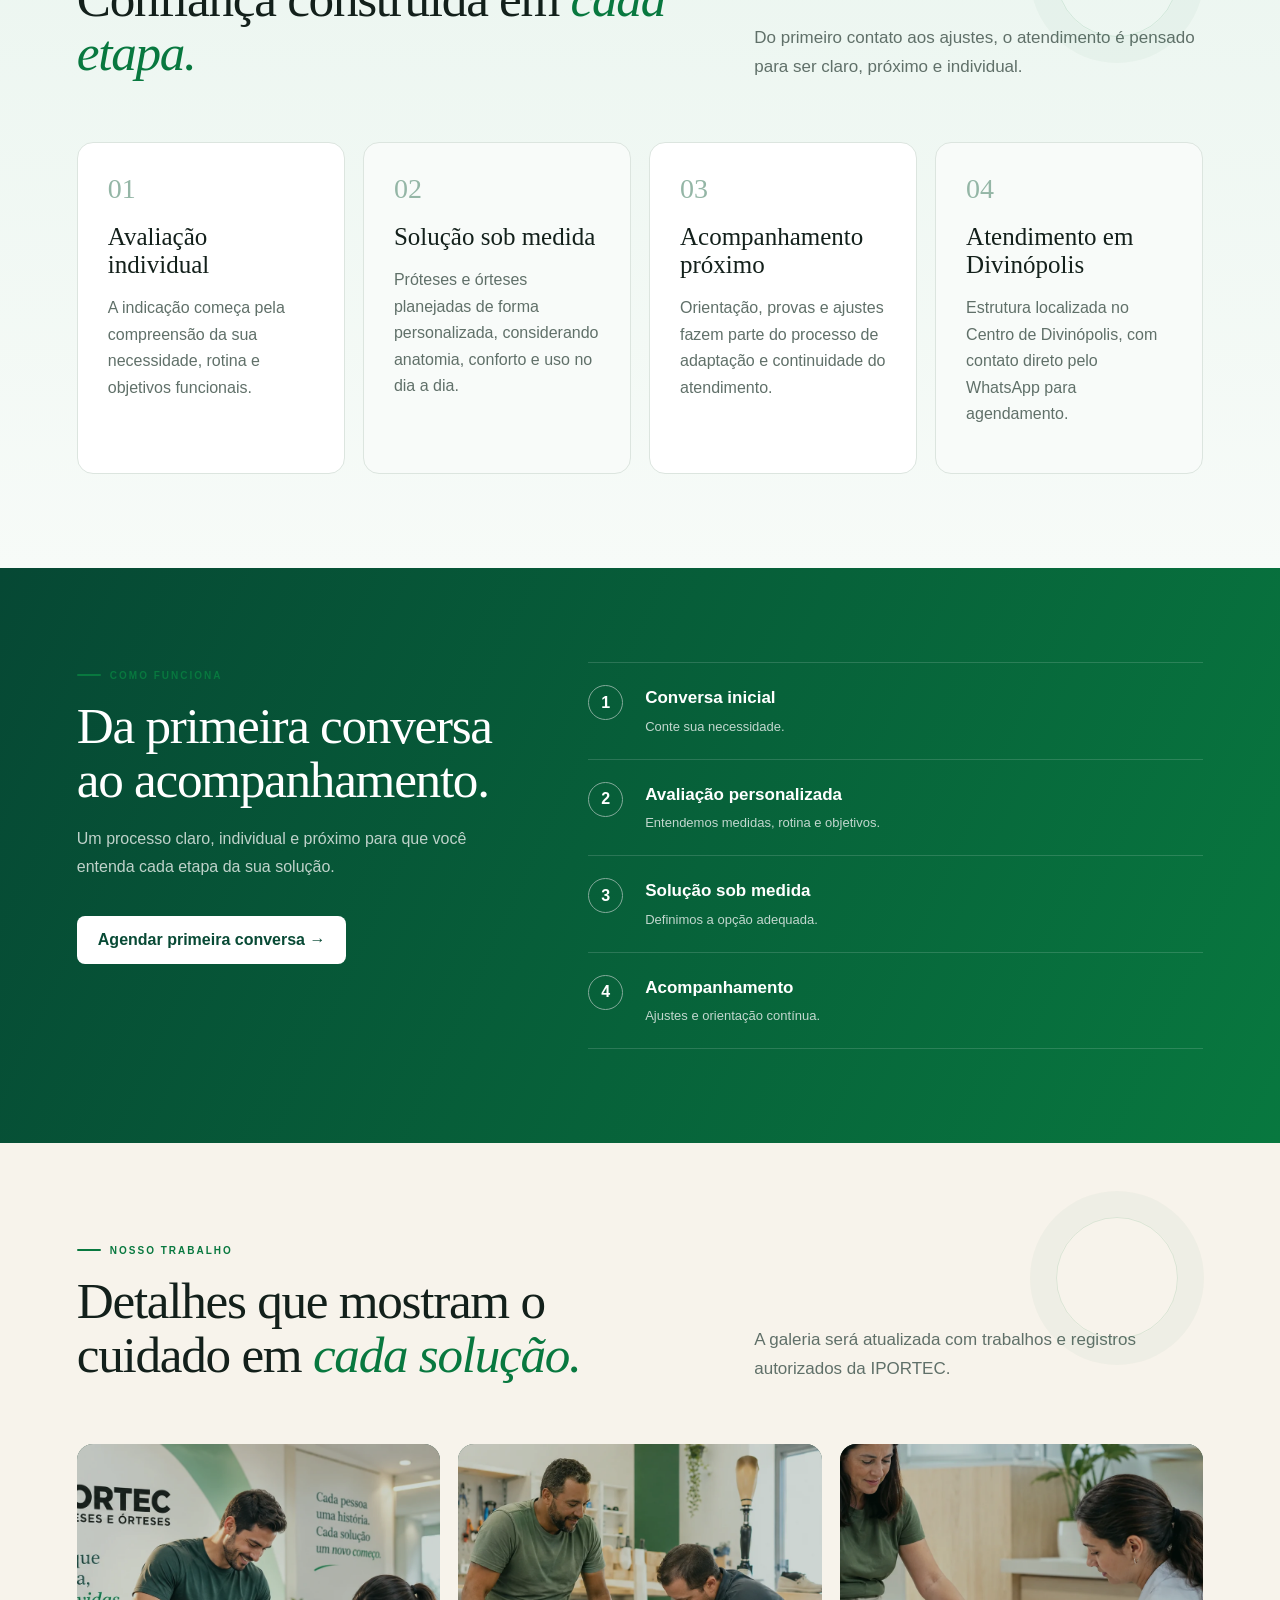
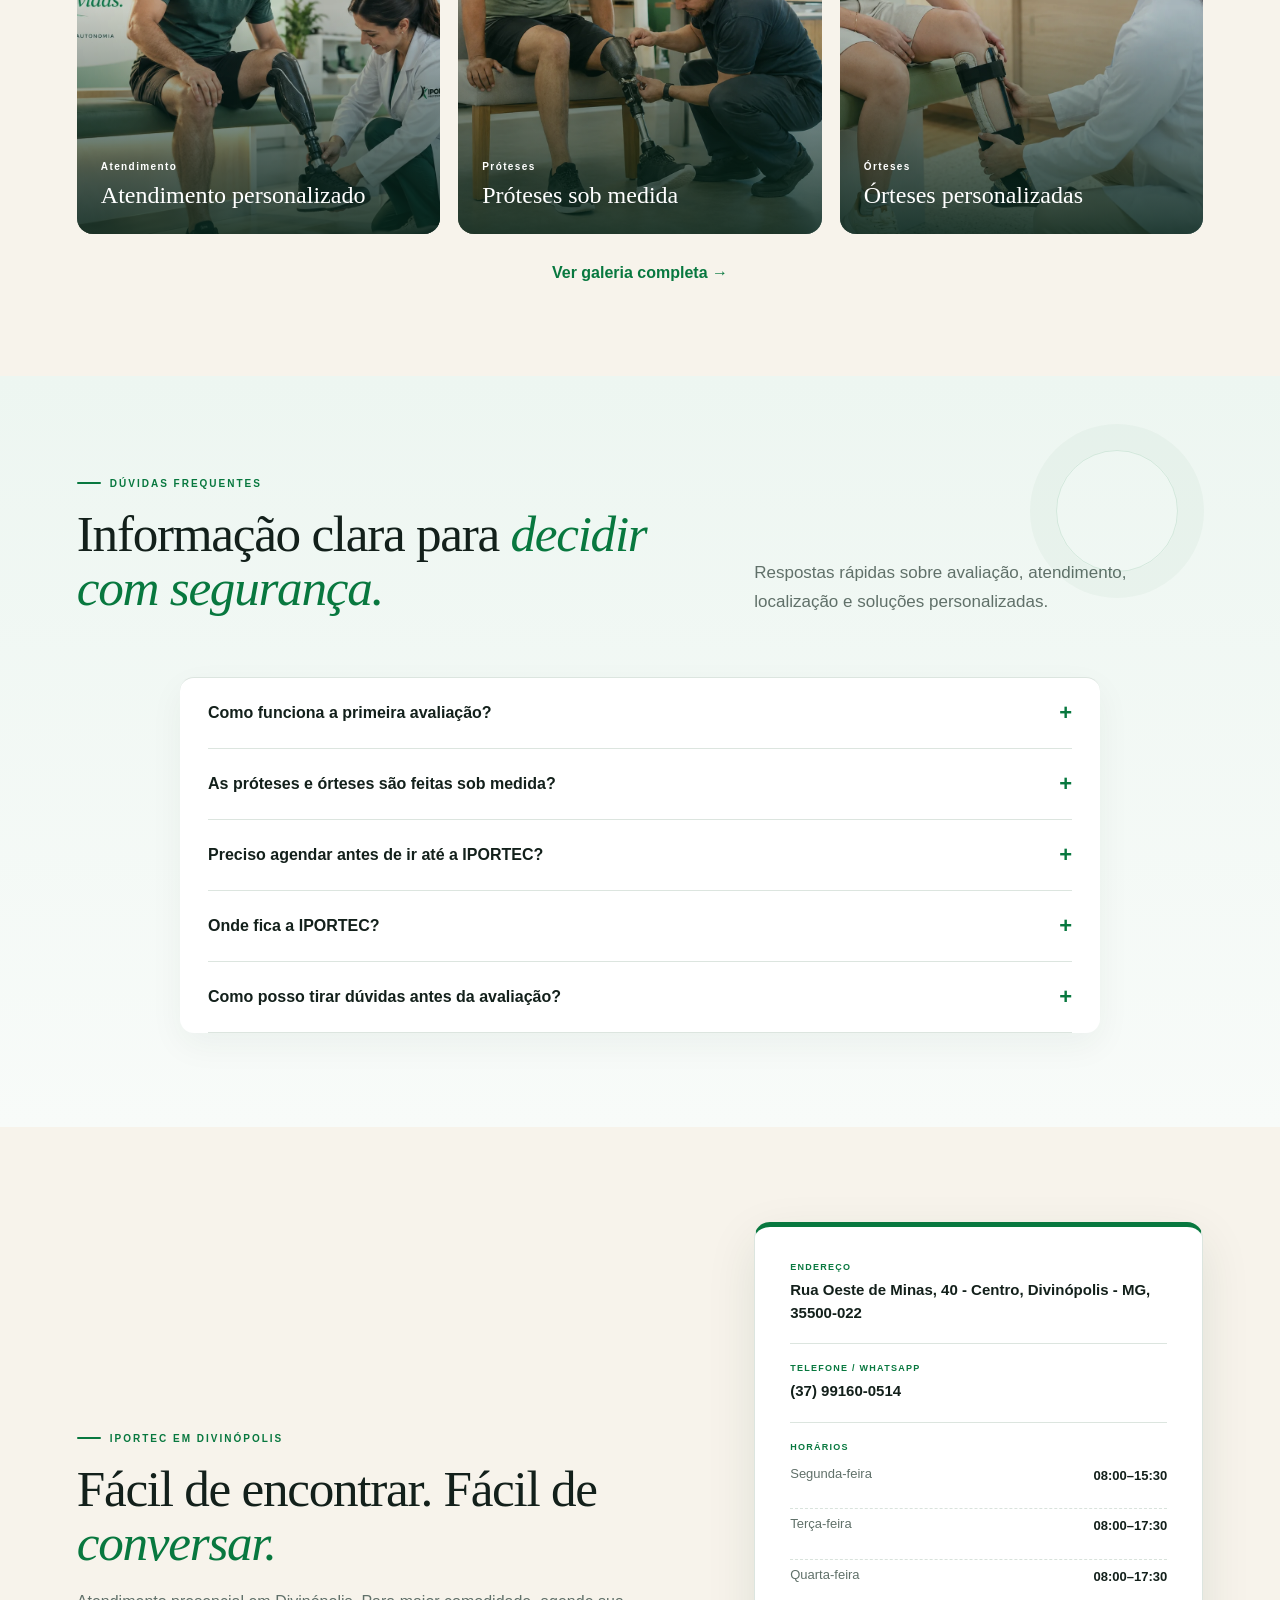
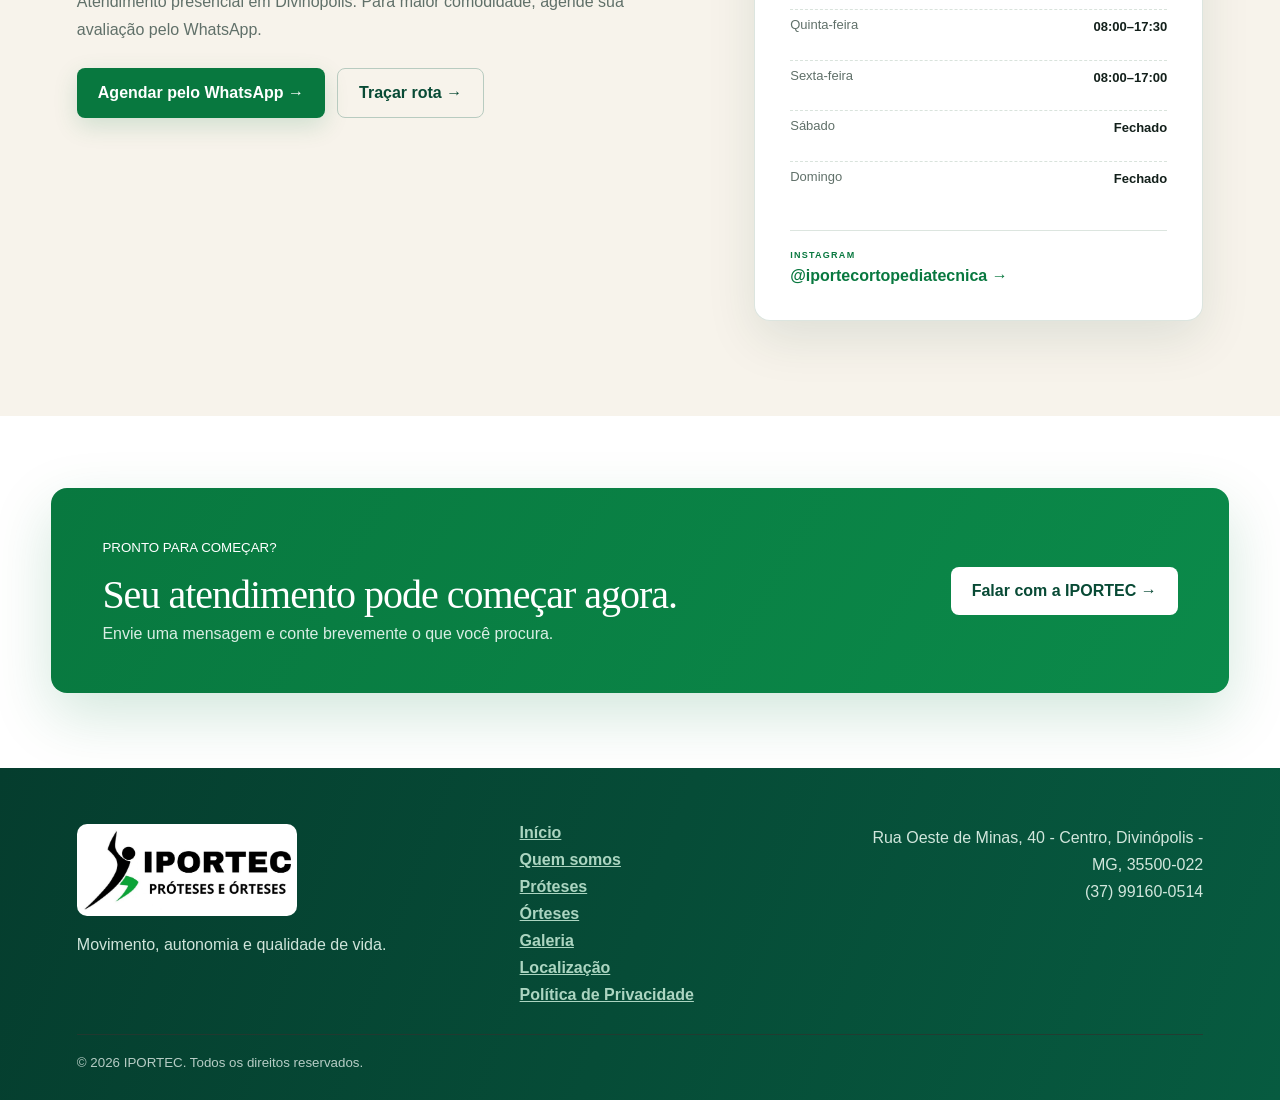
==== commit 889493e7: "iportec 01" ====
--- a/index.html
+++ b/index.html
@@ -1,591 +1,108 @@
- <!DOCTYPE html>
+<!doctype html><html lang="pt-BR"><head><meta charset="utf-8"><meta name="viewport" content="width=device-width,initial-scale=1"><title>IPORTEC | Próteses e Órteses em Divinópolis - MG</title><meta name="description" content="Próteses e órteses personalizadas em Divinópolis - MG, com avaliação individual, soluções sob medida e acompanhamento profissional."><meta name="theme-color" content="#084a35"><meta name="robots" content="index,follow,max-image-preview:large"><meta name="format-detection" content="telephone=yes"><meta property="og:locale" content="pt_BR"><meta property="og:type" content="website"><meta property="og:site_name" content="IPORTEC Próteses e Órteses"><meta property="og:title" content="IPORTEC | Próteses e Órteses em Divinópolis - MG"><meta property="og:description" content="Próteses e órteses personalizadas em Divinópolis - MG, com avaliação individual, soluções sob medida e acompanhamento profissional."><meta name="twitter:card" content="summary_large_image"><link rel="icon" type="image/png" href="assets/img/favicon-iportec.png"><link rel="preload" as="image" href="assets/img/hero-protese-v14.webp" fetchpriority="high"><link rel="stylesheet" href="assets/css/style.css"><script type="application/ld+json">
+{
+  "@context": "https://schema.org",
+  "@type": "MedicalBusiness",
+  "name": "IPORTEC Próteses e Órteses",
+  "description": "Próteses e órteses personalizadas com atendimento em Divinópolis, Minas Gerais.",
+  "telephone": "+55 37 99160-0514",
+  "address": {
+    "@type": "PostalAddress",
+    "streetAddress": "Rua Oeste de Minas, 40 - Centro",
+    "addressLocality": "Divinópolis",
+    "addressRegion": "MG",
+    "postalCode": "35500-022",
+    "addressCountry": "BR"
+  },
+  "sameAs": ["https://www.instagram.com/iportecortopediatecnica/"],
+  "openingHoursSpecification": [
+    {"@type":"OpeningHoursSpecification","dayOfWeek":"Monday","opens":"08:00","closes":"15:30"},
+    {"@type":"OpeningHoursSpecification","dayOfWeek":["Tuesday","Wednesday","Thursday"],"opens":"08:00","closes":"17:30"},
+    {"@type":"OpeningHoursSpecification","dayOfWeek":"Friday","opens":"08:00","closes":"17:00"}
+  ]
+}
+</script></head><body data-page="home"><a class="skipLink" href="#conteudo">Pular para o conteúdo</a><div id="header"></div><main id="conteudo">
 
-<html lang="pt-BR">
-<head>
-<meta charset="utf-8"/>
-<link href="imagens/01.png" rel="icon" type="image/png"/>
-<meta content="width=device-width, initial-scale=1.0" name="viewport"/>
-<title>
-    IPORTEC - Orteses e Proteses
-    </title>
-<link href="style.css" rel="stylesheet">
-<style>
-    .aba { display: none; }
-      .ativa { display: block; }
-    </style>
-<meta content="IPORTEC-" name="author"/>
-<meta content="index, follow" name="robots"/>
-</link></head>
-<body>
-<div class="topo-site">
-<div class="topo-direita">
-<div class="redes-sociais">
-<a href="https://www.instagram.com/iportecortopediatecnica/" target="_blank" title="Instagram">
-<img alt="Instagram" src="imagens/instagram.png"/>
-</a>
-<a href="https://www.facebook.com/seupagina" target="_blank" title="Facebook">
-<img alt="Facebook" src="imagens/facebook.png"/>
-</a>
-<a href="https://wa.me/5537991600514" target="_blank" title="WhatsApp">
-<img alt="WhatsApp" src="imagens/whatsapp.png"/>
-</a>
-<a href="https://www.youtube.com/@seucanal" target="_blank" title="YouTube">
-<img alt="YouTube" src="imagens/youtube.png"/>
-</a>
-<a class="whatsapp-float" href="https://wa.me/5537991600514" rel="noopener noreferrer" target="_blank">
-<img alt="WhatsApp" height="40" src="imagens/whatsappfloat.png" width="40"/>
-</a>
-</div>
-</div>
-<img alt="Logo esquerda" class="topo-img" src="imagens/01.png">
-<div class="topo-centro">
-<!--<h1>
-      IPORTEC 
-      </h1>
-<h1>
-      ÓRTESES E PROTESES
-      </h1>/-->
-</div>
-</img>
-</div>
-<nav style="text-align: center;">
-<button class="botao-padrao" onclick="location.hash='inicio'">
-      Início
-    </button>
-<div class="dropdown" onmouseover="mostrarAba('aba-Produtos')">
-<button class="botao-padrao">
-      Produtos ▼
-      </button>
-<div class="dropdown-conteudo">
-<ul>
-<li onclick="toggleSubcategoria('Orteses')">
-        Orteses
-        </li>
-<li onclick="toggleSubcategoria('Proteses')">
-        Proteses
-        </li>
-</ul>
-</div>
-</div>
-<button class="botao-padrao" onclick="location.hash='galeria'">
-     Galeria
-    </button>
-<button class="botao-padrao" onclick="location.hash='depoimentos'">
-    Depoimentos
-    </button>
-<button class="botao-padrao" onclick="location.hash='contato'">
-      Contato
-    </button>
-<button class="botao-padrao" onclick="location.hash='quemsomos'">
-      Quem Somos
-    </button>
-</nav>
-<section class="aba ativa" id="aba-Início">
-<div class="carrossel-container">
-<div class="carrossel" id="carrossel">
-<img alt="Imagem 1" src="imagens/img1.jpg"/>
-<img alt="Imagem 2" src="imagens/img2.jpg"/>
-</div>
-</div>
+<section class="hero14" aria-label="Apresentação IPORTEC">
+  <div class="hero14-inner">
+    <div class="hero14-copy">
+      <span class="tag">PRÓTESES E ÓRTESES PERSONALIZADAS EM DIVINÓPOLIS</span>
+      <h1>Mais movimento<br>para novas <em>conquistas.</em></h1>
+      <p>Próteses e órteses personalizadas, com tecnologia, avaliação individual e acompanhamento profissional para mais conforto, segurança e autonomia.</p>
+      <div class="hero14-actions">
+        <a class="btn whatsapp" href="#">Agendar uma avaliação →</a>
+        <a class="btn ghost" href="#solucoes">Conheça nossas soluções →</a>
+      </div>
+      <div class="hero14-benefits" aria-label="Diferenciais">
+        <span><b>●</b> Atendimento especializado</span>
+        <span><b>◆</b> Soluções personalizadas</span>
+        <span><b>♥</b> Mais conforto e autonomia</span>
+        <span><b>★</b> Compromisso com cada história</span>
+      </div>
+    </div>
+    <div class="hero14-visual" role="img" aria-label="Pessoa caminhando com prótese moderna">
+      <span class="hero14-script">Tecnologia,<br>reabilitação<br>e qualidade<br>de vida.</span>
+      <span class="hero14-side">MOVIMENTO<br>TRANSFORMA<br>VIDAS</span>
+    </div>
+  </div>
+  <div class="hero14-wave" aria-hidden="true"></div>
 </section>
-<section class="aba" id="aba-Produtos">
-<div style="text-align: center;">
-<div style="text-align: center;">
-<div style="text-align: right; margin: 10px 40px;">
-<label for="filtroQtd">Exibir:</label>
-<select id="filtroQtd" onchange="filtrarQuantidade()">
-<option value="4">04</option>
-<option value="8">08</option>
-<option value="16">16</option>
-<option value="40">40</option>
-</select>
-    produtos por página
+
+<section class="proof reveal"><div><b>Atendimento individual</b><small>Cada pessoa, uma necessidade</small></div><div><b>Planejamento personalizado</b><small>Conforto e funcionalidade</small></div><div><b>Contato direto</b><small>Agendamento pelo WhatsApp</small></div><div><b>Localização central</b><small>Rua Oeste de Minas, 40</small></div></section>
+<section class="section reveal" id="solucoes"><div class="heading"><div><span class="tag">SOLUÇÕES IPORTEC</span><h2>Soluções personalizadas para movimento, segurança e <em>autonomia.</em></h2></div><p>Cada prótese e órtese é definida a partir de avaliação individual. Conheça as possibilidades e converse com a equipe para entender qual caminho faz sentido para sua necessidade.</p></div><div class="choice"><article><img src="assets/img/protese.webp" alt="Prótese personalizada" width="1400" height="1050" loading="lazy" decoding="async"><div><span class="cardEyebrow">PRÓTESES</span><h3>Recupere possibilidades de movimento.</h3><p>Soluções desenvolvidas de forma individual, de acordo com anatomia, rotina e objetivos funcionais.</p><a href="proteses.html">Conhecer próteses →</a></div></article><article><img src="assets/img/ortese.webp" alt="Órtese personalizada" width="1400" height="1050" loading="lazy" decoding="async"><div><span class="cardEyebrow">ÓRTESES</span><h3>Mais suporte, estabilidade e conforto.</h3><p>Órteses planejadas conforme medidas e necessidades específicas para auxiliar no dia a dia.</p><a href="orteses.html">Conhecer órteses →</a></div></article></div></section>
+<section class="renewal reveal"><div><span class="tag">UM NOVO MOMENTO</span><h2>Uma nova IPORTEC está sendo preparada para <em>você.</em></h2><p>Estamos ampliando e modernizando nossa estrutura para oferecer ainda mais conforto, tecnologia e qualidade em nossos atendimentos.</p></div><div class="renewalMark"><strong>IPORTEC</strong><span>em evolução</span></div></section>
+<section class="conversionStrip reveal"><div><span>Não sabe por onde começar?</span><strong>Conte sua necessidade para a equipe IPORTEC.</strong></div><a class="btn light whatsapp" href="#">Conversar no WhatsApp →</a></section>
+
+<section class="about about15" id="quem-somos">
+  <div class="about15-copy reveal">
+    <span class="tag">QUEM SOMOS</span>
+    <h2>Cuidado técnico<br>com atenção a <em>cada pessoa.</em></h2>
+    <p data-about="historia"></p>
+    <p data-about="experiencia"></p>
+    <a class="btn about15-btn whatsapp" href="#">Falar com a equipe →</a>
+  </div>
+
+  <div class="about15-brand reveal" aria-label="IPORTEC Próteses e Órteses">
+    <div class="about15-rings" aria-hidden="true">
+      <span></span><span></span><span></span>
     </div>
-<!-- CATEGORIAS DE PRODUTOS -->
-<div class="menu categoria-produto" id="categoria-Orteses" style="display: grid;">
-<!-- exemplo de card -->
-<div class="card">
+    <div class="about15-logo">
+      <img src="assets/img/logo-iportec.jpg" alt="IPORTEC Próteses e Órteses" width="500" height="174" loading="lazy" decoding="async">
+    </div>
+  </div>
 
-<img src="imagens/ortese 01.jpeg" alt="Descrição" onclick="abrirModal(this.src)">
-<h2>Órtese de sucção para pectus escavatum</h2>
-<p>Indicado para tratamento do pectus escavatum, Tracionar, dar mobilidade, flexibilizando e estimulando o local da deformidade.</p>
-<h2>Ref.:O001</h2>
-</div>
-<div class="card">
-<img src="imagens/ortese 03.jpeg" alt="Descrição" onclick="abrirModal(this.src)">
-<h2>Órtese tóraco-lombo-sacro</h2>
-<p>Conhecida como TLSO, OTLS ou Boston, é indicado para estavilizar, imobilizar ou corrigir a coluna vertebral em graturas torácica ou lombar, pós cirúgico e correção de escoliose, hipercifose ou hiperlordose.</p>
-<p>Sob medida.</p>
-<h2>Ref.:O002</h2>
-</div>
-<div class="card">
-<img src="imagens/ortese 02.jpeg" alt="Descrição" onclick="abrirModal(this.src)">
-<h2>Compressor dinâmico torácico</h2>
-<p>Indicado no tratamento de deformidades no tórax conhecida como pectus carinatum ou peito de pombo em adolescentes que estão em fase de formação corporal.</p>
-<p>Sob medida.</p>
-<h2>Ref.:O003</h2>
-</div>
-<div class="card">
-<img src="imagens/ortese 04.jpeg" alt="Descrição" onclick="abrirModal(this.src)">
-<h2>Colete Cervical OCT</h2>
-<p>Colete cervico torácico, indicado para fraturas na região cervico-toráxica e no pós cirúrgico.</p>
-<p>Sob medida.</p>
-<h2>Ref.:O004</h2>
-</div>
-<div class="card">
-<img src="imagens/ortese 05.jpeg" alt="Descrição" onclick="abrirModal(this.src)">
-<h2>Colete Knight Taylor</h2>
-<p>Indicado para estabilização e imobilização da coluna tóraco-lombo-sacro, artroses, pós operatório de estabilização da coluna vertebral e cirurgia de disco, osteoporose, processos inflamatório, traumatismo, hérnia de disco, escolioses, fraturas osteoporóticas, lesões musculares graves, dor lombar crônicas, instabilidade espinhal e torácica, espondilositese em caso de degeneração, graturas e achatamento vertebral.</p>
-<p>Sob medida</p>
-<h2>Ref.:O005</h2>
-</div>
-<div class="card">
-<img src="imagens/ortese 06.jpeg" alt="Descrição" onclick="abrirModal(this.src)">
-<h2>Colete cervico-toroco-lombar-sacro (OCTLS)</h2>
-<p>Indicado para imobilização total da coluna vertebral em casos de fraturas múltiplas e no pós cirúrgico.</p>
-<p>Sob medida</p>
-<h2>Ref.:O006</h2>
-</div>
-<div class="card">
-<img src="imagens/ortese 07.jpeg" alt="Descrição" onclick="abrirModal(this.src)">
-<h2>Colete 3d (Rigo Cheneau)</h2>
-<p>Indicado para tratar a escoliose de forma conservadora, levando em consideração que a escoliose é uma deformidade tridimensional, aplicando forças externas sobre o tronco de forma a gerar o alinhamento vertebral.</p>
-<p>Sob medida</p>
-<h2>Ref.:O007</h2>
-</div>
-<div class="card">
-<img src="imagens/ortese 08.jpeg" alt="Descrição" onclick="abrirModal(this.src)">
-<h2>Colete Jewett</h2>
-<p>Indicado para fraturas de compressão, osteoporose, artrites vertebrais, epifisites, osteocondrites e posturas cifóticas.</p>
-<p>Sob medida</p>
-<h2>Ref.:O008</h2>
-</div>
-<div class="card">
-<img src="imagens/ortese 09.jpeg" alt="Descrição" onclick="abrirModal(this.src)">
-<h2>Extensor de cotovelos - tipo Polaina</h2>
-<p>Confeccionada sob medida em tecido acolchoado e hastes rígidas, utilizadas para manter os membros superiores em extensão.</p>
-<p>Sob medida</p>
-<h2>Ref.:O009</h2>
-</div>
-<div class="card">
-<img src="imagens/ortese 10.jpeg" alt="Descrição" onclick="abrirModal(this.src)">
-<h2>Extensor e Flexor dinâmico para cotovelo (Tala de Shade)</h2>
-<p>Indicado para tratamento de contraturas no cotovelo de forma dinâmica, exercendo força constante sobre o cotovelo obrigando a extensão ou a flexão.</p>
-<p>Sob medida</p>
-<h2>Ref.:O010</h2>
-</div>
-<div class="card">
-<img src="imagens/ortese 11.jpeg" alt="Descrição" onclick="abrirModal(this.src)">
-<h2>Tala para dedos</h2>
-<p>Estáticas ou dinâmicas tipo gafanhoto, são indicadas para entorses, fraturas, luxações,ruptura de tendões, artroses, artrites, dedos em martelo, dedo em botoeira, dedo em pescoço de cisne, dedo em gatilhos,etc.</p>
-<p>Sob medida</p>
-<h2>Ref.:O011</h2>
-</div>
-<div class="card">
-<img src="imagens/ortese 12.jpeg" alt="Descrição" onclick="abrirModal(this.src)">
-<h2>Órtese Splint estático (Palmar/Tala)</h2>
-<p>Os splints estáticos de posicionamento ou funcionais são indicados para fraturas, tenossinovite de Quervain, entorses, contusões, artroses, redução articulares na artrite reumatóide do polegar entre outras aplicações.</p>
-<p>Sob medida</p>
-<h2>Ref.:O012</h2>
-</div>
-<div class="card">
-<img src="imagens/ortese 13.jpeg" alt="Descrição" onclick="abrirModal(this.src)">
-<h2>Colete Milwalkee</h2>
-<p>indicado para o tratamnto de deformidades da coluna como escoliose, hipercifose ou hiperlordose em pacientes juvenis, com objetivo de estabilizar e corrigir a coluna vertebral. Feito sob medida.</p>
-<p>Sob medida</p>
-<h2>Ref.:O013</h2>
-</div>
-<div class="card">
-<img src="imagens/ortese 14.jpeg" alt="Descrição" onclick="abrirModal(this.src)">
-<h2>Tala para polegar</h2>
-<p>Indicada no tratamento conservador no tratamento de rizartrose, mantendo o polegar em abdução e em descanso, usado também em torções, tendinites, instabilidade da articulação trapeziometacarpiana e lesões esportivas.</p>
-<p>Sob medida</p>
-<h2>Ref.:O014</h2>
-</div>
-<div class="card">
-<img src="imagens/ortese 15.jpeg" alt="Descrição" onclick="abrirModal(this.src)">
-<h2>Órtese Sarmiento de Una/rádio</h2>
-<p>Indicado no tratamento de fraturas da una, rádio e tambèm de punho, e no pós cirúrgico, permitindo movimentos do cotovelo evitando contratura da articulação.</p>
-<p>Sob medida</p>
-<h2>Ref.:O015</h2>
-</div>
-<div class="card">
-<img src="imagens/ortese 16.jpeg" alt="Descrição" onclick="abrirModal(this.src)">
-<h2>Órtese Sarmiento de Úmero</h2>
-<p>Utilizada no tratamento de fraturas diafisarias do úmero, permitindo completa mobilidade nas articulações do cotovelo, usado também em cirurgias do úmero</p>
-<p>Sob medida</p>
-<h2>Ref.:O016</h2>
-</div>
-<div class="card">
-<img src="imagens/ortese 17.jpeg" alt="Descrição" onclick="abrirModal(this.src)">
-<h2>Suspensório de Pavlik</h2>
-<p>Indicado para tratamento de lixação congênita de quadril em recém nascido até 6 meses de idade. O Correto ajuste nas tiras permite limitar os graus de movimento dos quadris, mantendo em flexão e abdução e permitindo movimentos do bebê.</p>
-<p>Sob medida</p>
-<h2>Ref.:O017</h2>
-</div>
-<div class="card">
-<img src="imagens/ortese 18.jpeg" alt="Descrição" onclick="abrirModal(this.src)">
-<h2>òrtese Splint dinâmico (Palmar/Tala)</h2>
-<p>A órtese dinãmica para punhos e dedos é indicada para tração em flexão ou extensão. 
-        Permite movimentos ativos da musculatura funcional, eatravés dos tirantes permite movimentos passivos da musculatura paralisada.
-      
-      Pode ser utilizadas no pós operatório de cirurgias da mão, visando a mobilização gradual das articulações.</p>
-<p>Sob medida</p>
-<h2>Ref.:O018</h2>
-</div>
-<div class="card">
-<img src="imagens/ortese 19.jpeg" alt="Descrição" onclick="abrirModal(this.src)">
-<h2>Órtese Abdutor de Quadril</h2>
-<p>Também conhecida como (Atlanta Brace). Utilizada para manter os membros inferiores em abdução do quadril, diminuindo a carga no quadril e mantém as cabeças femurais centradas dentro dos acetábulos durante a deambulação, utilizada no tratamento de Legg Perthes.</p>
-<p>Sob medida</p>
-<h2>Ref.:O019</h2>
-</div>
-<div class="card">
-<img src="imagens/ortese 20.jpeg" alt="Descrição" onclick="abrirModal(this.src)">
-<h2>Órtese HKAFO</h2>
-<p>Conhecida também como pélvicopodalica ou tutor longo com cinto pélvico. Este tipo de órtese promove a estabilidade das regiões do quadril, joelho, tornozelo e pé. Tem como objetivo auxiliar e controlar os movimentos, promover a independência da marcha, possicionar as articulações dos membros inferiores, tendo como objetivo estimular o ortostatismo e a marcha.</p>
-<p>Sob medida</p>
-<h2>Ref.:O020</h2>
-</div>
-<div class="card">
-<img src="imagens/ortese 21.jpeg" alt="Descrição" onclick="abrirModal(this.src)">
-<h2>Órtese KAFO</h2>
-<p>Conhecida também como tutor longo ou cruropodálica, promobe estabilidade das articulações do joelho, tornozelo e pé. Feita sob medida, melhora no controle motor possivilitando maior independência durante a marcha e nas atividades da vida diária. Articulações variadas de controle mecânicos, manuais ou eletrônicos de acordo com a necessidade de cada paciente.</p>
-<p>Agende sua avaliação</p>
-<h2>Ref.:O021</h2>
-</div>
-<div class="card">
-<img src="imagens/ortese 22.jpeg" alt="Descrição" onclick="abrirModal(this.src)">
-<h2>Órtese Genu Valgo/Varo</h2>
-<p>Indicada no tratamento de desvios de joelho como Valgo/varo e também da tíbia, feito sob medida, em polipropileno e com distrator para ajuste da correção. Uso noturno.</p>
-<p>Sob medida</p>
-<h2>Ref.:O022</h2>
-</div>
-<div class="card">
-<img src="imagens/ortese 23.jpeg" alt="Descrição" onclick="abrirModal(this.src)">
-<h2>Extensor dinâmico de joelho (Tala de Shade)</h2>
-<p>Indicada para tratamento de contraturas do joelho de forma dinâmica, exercendo força constante sobre o joelho obrigando a extensão.</p>
-<p>Sob medida</p>
-<h2>Ref.:O023</h2>
-</div>
-<div class="card">
-<img src="imagens/ortese 24.jpeg" alt="Descrição" onclick="abrirModal(this.src)">
-<h2>Imobilizador de joelho com graduação</h2>
-<p>Utilizados no pós operatório para cirurgia de ligamentos cruzados posterior ou anterior e também no ganho de extensão ou flexão em joelho com contraturas leves.</p>
-<p>Sob medida</p>
-<h2>Ref.:O024</h2>
-</div>
-<div class="card">
-<img src="imagens/ortese 25.jpeg" alt="Descrição" onclick="abrirModal(this.src)">
-<h2>Extensor de joelho - Tipo Polaina</h2>
-<p>Confeccionada sob medida em tecido acolchoado e hastes rígidas, utilizadas para manter membros inferiores em extensão.</p>
-<p>Sob medida</p>
-<h2>Ref.:O025</h2>
-</div>
-<div class="card">
-<img src="imagens/ortese 26.jpeg" alt="Descrição" onclick="abrirModal(this.src)">
-<h2>Sarmiento para gratura de tíbia</h2>
-<p>Confeccionado sob medida para tratamento de fraturas da tíbia, permitindo movimentos das articulações de joelho e tornozelo. Leveza, resistência e mais higiênica que os modos convencionais em gesso.</p>
-<p>Sob medida</p>
-<h2>Ref.:O025</h2>
-</div>
-<div class="card">
-<img src="imagens/ortese 27.jpeg" alt="Descrição" onclick="abrirModal(this.src)">
-<h2>Imobilizador de joelho</h2>
-<p>Feito sob medida, utilizados no pós operatório de ruptura de ligamentos, em casos de joelhos com desgaste da articulação e outras infermidades. Podendo ser livre ou com trava para bloqueio de flexão.</p>
-<p>Sob medida</p>
-<h2>Ref.:O027</h2>
-</div>
-<div class="card">
-<img src="imagens/ortese 28.jpeg" alt="Descrição" onclick="abrirModal(this.src)">
-<h2>Sandália Ortopédica</h2>
-<p>Confeccionado em couro, revestido com seda flex, sem costuras internas, maior establidade, auxílio na deambulação, preventivo contra ulcerações. Com bordas laterais para adaptar palmilha ortopédica.</p>
-<p>Sob medida</p>
-<h2>Ref.:O028</h2>
-</div>
-<div class="card">
-<img src="imagens/ortese 29.jpeg" alt="Descrição" onclick="abrirModal(this.src)">
-<h2>Sapato Ortopédico</h2>
-<p>Confeccionado em couro, revestido internamente com seda flex, sem costuras internas, maior estabilidade, auxílio na deambulação, preventivo contra ulcerações. Podendo ser usado com palmilhas ortopédicas.</p>
-<p>Sob medida</p>
-<h2>Ref.:O029</h2>
-</div>
-<div class="card">
-<img src="imagens/ortese 30.jpeg" alt="Descrição" onclick="abrirModal(this.src)">
-<h2>órtese AFO dinâmica sistema revoflex</h2>
-<p>Melhora desenvolvimento muscular, reduz a dependência do dispositivo e permite a progressão em direção a amplitude total plantar ou dorsiflexão.</p>
-<p>Sob medida</p>
-<h2>Ref.:O030</h2>
-</div>
-<div class="card">
-<img src="imagens/ortese 31.jpeg" alt="Descrição" onclick="abrirModal(this.src)">
-<h2>Órtese AFO metálica com bota</h2>
-<p>Indicada para fraqueza de membros inferiores que causam prejuízo da marcha ou que levem a deformidade como pé equino, pé calcâneo, instabilidade dos tornozelos e pés. Lesões ligamentares do tornozelo.</p>
-<p>Sob medida</p>
-<h2>Ref.:O031</h2>
-</div>
-<div class="card">
-<img src="imagens/ortese 32.jpeg" alt="Descrição" onclick="abrirModal(this.src)">
-<h2>Bota Ortopédica</h2>
-<p>É um dispositivo ortopédico que imobiliza os pés, tornozelo, durante tratamento de alguma lesão, tratamento corretivo da marcha, correções de caro ou valgo de pés.</p>
-<p>Sob medida</p>
-<h2>Ref.:O032</h2>
-</div>
-<div class="card">
-<img src="imagens/ortese 33.jpeg" alt="Descrição" onclick="abrirModal(this.src)">
-<h2>òrtese AFO Walk on</h2>
-<p>Em fibra de carbono, fornece à órtese muita estabilidade e baixo peso. Projetada especialmente para conferir flexibilidade do retropé e no antepé, possibilita ao paciente uma marcha fisiológica e dinâmica.</p>
-<p>Sob medida</p>
-<h2>Ref.:O033</h2>
-</div>
-<div class="card">
-<img src="imagens/ortese 34.jpeg" alt="Descrição" onclick="abrirModal(this.src)">
-<h2>Órtese AFO articulada</h2>
-<p>Indicada para estabilização da medial e lateral do tornozelo, permitindo o bloqueio da flexão plantar. Pode ser confeccionada sem bloqueio ou com bloqueio de flexão plantar e dorsal livre.</p>
-<p>Sob medida</p>
-<h2>Ref.:O034</h2>
-</div>
-<div class="card">
-<img src="imagens/ortese 35.jpeg" alt="Descrição" onclick="abrirModal(this.src)">
-<h2>Órtese AFO fixa</h2>
-<p>Órtese fixa para estabilizar a marcha em equinovaro, indicada para pacientes com lesão de origem traumática ou neurológicas com paralisia da musculatura extensora do tornozelo e pé.</p>
-<p>Sob medida</p>
-<h2>Ref.:O035</h2>
-</div>
-<div class="card">
-<img src="imagens/ortese 36.jpeg" alt="Descrição" onclick="abrirModal(this.src)">
-<h2>Órtese AFO dinãmico sistema garrote</h2>
-<p>Melhor desenvolvimento muscular, reduz a dependência do dispositivo e permite a progressão em direção a amplitude total de movimento seja plantar ou dorsiflexão.</p>
-<p>Sob medida</p>
-<h2>Ref.:O036</h2>
-</div>
-<div class="card">
-<img src="imagens/ortese 37.jpeg" alt="Descrição" onclick="abrirModal(this.src)">
-<h2>Órtese AFO mola de codiville</h2>
-<p>Auxilia na dorsiflexão, a porção anterior do pé é elevada e a limitação passiva e flexível da flexão plantar é fornecida em caso de fraqueza perineal.</p>
-<p>Sob medida</p>
-<h2>Ref.:O037</h2>
-</div>
-<div class="card">
-<img src="imagens/ortese 38.jpeg" alt="Descrição" onclick="abrirModal(this.src)">
-<h2>SMO - Órtese Supra Maleolar</h2>
-<p>O SMO tem como finalidade promover a estabilidade articular do tornozelo, neutralizando os desvios em pronação do retropé que ocorrem na articulação sub-talar, mantendo um posicionamento natural e anatômico.</p>
-<p>Sob medida</p>
-<h2>Ref.:O038</h2>
-</div>
-<div class="card">
-<img src="imagens/ortese 39.jpeg" alt="Descrição" onclick="abrirModal(this.src)">
-<h2>Palmilhas Ortopédicas</h2>
-<p>As palmilhas ortopédicas são também propriocepticas, isto é, possuem a capacidade de reconhecer a posição e orientação do corpo, assim com a força exercida por ele, e fazem com que a distrivuição de carga seja dividida de forma correta por toda a planta do pé, melhorando a dor, equilíbrio e postura. Indicação: Fascite plantar, Esporão, Metatarsalgias, neuroma, discrepância entre pernas, Pés diabéticos, prevenção de lesões esportivasa, pés pronados e supinados, etc.</p>
-<p>Sob medida</p>
-<h2>Ref.:O039</h2>
-</div>
-<div class="card">
-<img src="imagens/ortese 30.jpeg" alt="Descrição" onclick="abrirModal(this.src)">
-<h2>òrtese de Dennis Brown</h2>
-<p>A órtese de Dennis Brown é utilizada no tratamento de pé torto congênito e permite manter os pés em rotação interna ou externa. É indicada normalmente após o uso de gesso para auxiliar na corrção da deformidade e alinhamento dos pés.</p>
-<p>Sob medida</p>
-<h2>Ref.:O008</h2>
-</div>
-<!-- Repita para outras orteses -->
-</div>
-<div class="menu categoria-produto" id="categoria-Proteses">
-<div class="card">
-<img src="imagens/protese 01.jpeg" alt="Descrição" onclick="abrirModal(this.src)">
-<h2>Joelhos protéticos</h2>
-<p>A linha de joelhos para próteses vão do nacional ao importados. Joelhos que vão dos tradicionais mecânicos, pneumáticos e hidráulicos, e até os mais modernos joelhos computadorizados e alguns a prova d'água.</p>
-<h2>Ref.:P001</h2>
-</div>
-<div class="card">
-<img src="imagens/protese 02.jpeg" alt="Descrição" onclick="abrirModal(this.src)">
-<h2>Pés protéticos</h2>
-<p>Após uma amputação de perna, os pacientes desejam a certeza de que sua protetização lhes proporcionará o máximo de mobilidade e uma vida autodeterminada. Com uma ampla linha e tipos de pés nacionais e importados sendo articulados ou não e em fibras de carbono, tudo para um melhor desempenho e conforto.</p>
-<h2>Ref.:P002</h2>
-</div>
-<div class="card">
-<img src="imagens/protese 03.jpeg" alt="Descrição" onclick="abrirModal(this.src)">
-<h2>Próteses Esportivas</h2>
-<p>Atualmente, temos modelos de alta tecnologia para prática esportiva para pessoas que buscam e calorizam um estilo de vida ativa. Com joelhos e pés desenvolvidos com características de amortecimento na fase de balanço adaptadas para controlar as cadências de passadas altas.</p>
-<h2>Ref.:P003</h2>
-</div>
-<div class="card">
-<img src="imagens/protese 04.jpeg" alt="Descrição" onclick="abrirModal(this.src)">
-<h2>Prótese desarticulação de quadril</h2>
-<p>Para amputação onde se retira toda a perna. Sistema de encaixe por cesto pélvico e componentes de alta tecnologia para melhor reabilitação dando ênfase para uma boa fisioterapia.</p>
-<h2>Ref.:P004</h2>
-</div>
-<div class="card">
-<img src="imagens/protese 05.jpeg" alt="Descrição" onclick="abrirModal(this.src)">
-<h2>Prótese trantibiais</h2>
-<p>Para amputações ao nível do fêmur. Nas amputações transtibiais, pode ser dividida em três níveis: Proximal (curto), medial e distal (longo). Podem ser causadas por anomalias congênitas, traumas, eventos circulatórops ou tumores. Nas amputações transfemorais assim como nas outras, o envaixe é extremamente importante. Possui uma diversidade de joelhos e pés dos mais simples aos mais tecnológicos, e requer uma avaliação do técnico protético.</p>
-<h2>Ref.:P005</h2>
-</div>
-<div class="card">
-<img src="imagens/protese 06.jpeg" alt="Descrição" onclick="abrirModal(this.src)">
-<h2>Prótese Trantibial</h2>
-<p>Para amputação da perna ao nível tibial. Com vários sistemas de encaixe do tipo por pressão, apoio da prótese é dado no tendão infrapatelar e sistema'a vácuo ou com sistema de conecão distal ambos com encaixe interno em silicone ou uretano. Confeccionado em fibra de carbono e resina acrílica mais componentes em aço, titanium ou alumínio.</p>
-<h2>Ref.:P006</h2>
-</div>
-<div class="card">
-<img src="imagens/protese 07.jpeg" alt="Descrição" onclick="abrirModal(this.src)">
-<h2>Liner</h2>
-<p>Os liners são a base para que se tenha uma prótese ortopédica confortável e eficaz. Feita de um material flexível e acolchoado, muito parecido com uma meia, feito especialmente para o coto do amputado. Esse revestimento é fabricado com diferentes tipos de materiais como silicone, elastômero, poliuretano entreoutros. Há vários modelos e tamanhos que deve ser avaliados com cautela e precaução.</p>
-<h2>Ref.:P007</h2>
-</div>
-<div class="card">
-<img src="imagens/protese 08.jpeg" alt="Descrição" onclick="abrirModal(this.src)">
-<h2>Prótese Mioelétrica</h2>
-<p>O sistema de prótese mioelétrica é operado através de sensores com controle de abertura e fechamento pelos sensores mioelétricos.</p>
-<h2>Ref.:P008</h2>
-</div>
-<div class="card">
-<img src="imagens/protese 09.jpeg" alt="Descrição" onclick="abrirModal(this.src)">
-<h2>Protese Mod1</h2>
-<p>Protese modelo 001</p>
-</div>
-<div class="card">
-<<img src="imagens/protese 10.jpeg" alt="Descrição" onclick="abrirModal(this.src)">
-<h2>Protese Mod1</h2>
-<p>Protese modelo 001</p>
-</div>
-<!-- Repita para outras Proteses -->
-</div>
-</div></div></section>
-<section class="aba" id="aba-Galeria">
-<div style="text-align: center;">
-<h2>
-      Galeria de Fotos
-      </h2>
-<div class="menu">
-<div class="card">
-<img alt="Produto 1" src="imagens/galeria/galeria1.jpeg"/>
-<h2>
-        Foto 01
-        </h2>
-</div>
-<div class="card">
-<img alt="Produto 2" src="imagens/galeria/galeria2.jpeg"/>
-<h2>
-        Foto 02
-        </h2>
-</div>
-<div class="card">
-<img alt="Produto 3" src="imagens/galeria/galeria3.jpeg"/>
-<h2>
-        Foto 03
-          </h2>
-</div>
-<div class="card">
-<img alt="Produto 3" src="imagens/galeria/galeria4.jpeg"/>
-<h2>
-        Foto 04
-        </h2>
+  <div class="about15-values reveal">
+    <article>
+      <span class="about15-icon">♥</span>
+      <div><strong>Pessoas em primeiro lugar</strong><small>em tudo o que fazemos.</small></div>
+    </article>
+    <article>
+      <span class="about15-icon">⚙</span>
+      <div><strong>Tecnologia que faz diferença</strong><small>na funcionalidade e no dia a dia.</small></div>
+    </article>
+    <article>
+      <span class="about15-icon">✓</span>
+      <div><strong>Atendimento personalizado</strong><small>do primeiro contato aos ajustes.</small></div>
+    </article>
+    <article>
+      <span class="about15-icon">●</span>
+      <div><strong>Uma equipe preparada</strong><small>para caminhar com você.</small></div>
+    </article>
+    <div class="about15-script">Juntos<br>por novas<br>conquistas!</div>
+  </div>
 
-</div>
-<div class="card">
-<img alt="Produto 3" src="imagens/galeria/galeria5.jpeg"/>
-<h2>
-        Foto 05
-      </h2></div>
-<div class="card">
-<img alt="Produto 3" src="imagens/galeria/galeria6.jpeg"/>
-<h2>
-        Foto 06
-      </h2></div>
-<div class="card">
-<img alt="Produto 3" src="imagens/galeria/galeria7.jpeg"/>
-<h2>
-        Foto 07
-      </h2></div>
-</div>
-</div>
+  <div class="credential about15-credential reveal">
+    <small>QUEM CUIDA DE VOCÊ</small>
+    <h3 data-about="responsavel"></h3>
+    <p data-about="formacao"></p>
+    <p data-about="equipe"></p>
+  </div>
 </section>
-<section class="aba" id="aba-depoimentos">
-<div class="depoimentos" style="text-align: center; padding: 2rem;">
-<h2>O que nossos clientes dizem</h2>
-<!-- Lista de depoimentos -->
-<div id="lista-depoimentos" style="margin-bottom: 2rem;">
-<div class="depoimento" style="margin: 1rem auto; max-width: 600px;">
-<p class="comentario" style="font-style: italic;">"Otímo Atendimento, produtos de alta qualidade"</p>
-<p class="cliente" style="font-weight: bold;">— Ana Paula ⭐⭐⭐⭐⭐</p>
-</div>
-</div>
-<!-- Formulário de novo depoimento -->
-<form id="form-depoimento" onsubmit="enviarDepoimento(event)" style="max-width: 600px; margin: 0 auto;">
-<h3 style="margin-bottom: 1rem;">Deixe seu depoimento</h3>
-<input id="depoimento-nome" placeholder="Seu nome" required="" style="width: 100%; padding: 10px; margin-bottom: 10px;" type="text"/>
-<textarea id="depoimento-comentario" placeholder="Escreva seu comentário..." required="" style="width: 100%; padding: 10px; margin-bottom: 10px;"></textarea>
-<a href="https://wa.me/5537991600514?text=Gostaria%20de%20enviar%20um%20depoimento" target="_blank" class="botao-padrao">Enviar Depoimento</a>
 
-</form>
-</div>
-</section>
-<section class="aba" id="aba-Contato">
-<div style="text-align: center; padding: 30px;">
-<h2>Entre em contato conosco</h2>
-<h2>(37) 3213-5536 - (37) 9 9160-0514</h2>
-<p class="centralizado">Fale pelo WhatsApp:</p>
-<a class="botao-padrao" href="https://wa.me/5537991600514" target="_blank">
-          💬 Conversar no WhatsApp
-        </a>
-<h3 style="margin-top: 40px;">Localização da Loja</h3>
-<div style="text-align: center; margin-top: 20px;">
-<iframe allowfullscreen="" height="450" loading="lazy" referrerpolicy="no-referrer-when-downgrade" src="https://www.google.com/maps/embed?pb=!1m18!1m12!1m3!1d1872.9092872039696!2d-44.884981089300446!3d-20.141615183064197!2m3!1f0!2f0!3f0!3m2!1i1024!2i768!4f13.1!3m3!1m2!1s0xa0a5142d83dbd3%3A0x80ceaae2db9db96!2sIPORTEC%20Pr%C3%B3teses%20e%20%C3%93rteses!5e0!3m2!1spt-BR!2sbr!4v1754332267394!5m2!1spt-BR!2sbr" style="border:0;" width="600">
-</iframe>
-</div>
-<div style="text-align: center; margin-top: 10px;">
-<a class="botao-padrao" href="https://www.google.com/maps/dir/?api=1&amp;destination=IPORTEC+Pr%C3%B3teses+e+%C3%93rteses,+Divin%C3%B3polis,+MG" target="_blank">
-    🧭 Traçar Rota no Google Maps
-  </a>
-</div>
-
-
-</div>
-</section>
-<section class="aba" id="aba-Quem Somos">
-<div style="max-width: 900px; margin: 0 auto; padding: 2rem;">
-<h2 style="text-align: center; font-size: 2em; margin-bottom: 1rem;">
-      Quem Somos
-      </h2>
-<p style="text-align: justify; font-size: 1.1em; line-height: 1.8;">
-<strong>
-</strong> 
-      Com mais de 20 anos de experiência no mercado, a nossa empresa é referência em próteses e órteses na cidade de Divinópolis-MG e região. Atuamos com compromisso, ética e excelência no atendimento, oferecendo soluções personalizadas que promovem mobilidade, conforto e qualidade de vida aos nossos clientes.
-
-Nosso time é formado por profissionais qualificados, sempre atualizados com as mais recentes tecnologias e técnicas do setor ortopédico. Trabalhamos lado a lado com médicos, fisioterapeutas e outros profissionais da saúde para garantir o melhor resultado para cada paciente.
-
-<p>✅ <strong>Nossa Missão:</strong><br/>
-Proporcionar autonomia e bem-estar por meio de produtos ortopédicos de alta qualidade, adaptados às necessidades individuais de cada cliente.</p>
-<p>✅ <strong>Nossa Visão:</strong><br/>
-Ser reconhecida como a melhor empresa de próteses e órteses da região, valorizando o cuidado humano, a inovação e a confiança.</p>
-<p>✅ <strong>Nossos Valores:</strong><br/>
-
-✔️ Respeito à individualidade<br/>
-
-✔️ Compromisso com a qualidade<br/>
-
-✔️ Ética em todas as relações<br/>
-
-✔️ Inovação contínua<br/>
-
-✔️ Atendimento humanizado</p>
-</p>
-</div>
-</section>
-<footer>
-<footer style="text-align: center; padding: 20px;">
-<p>© 2025 Iportec - Todos os direitos reservados</p>
-<p><a href="mailto:contato@uniqverse.com">iportec@yahoo.com.br</a> | (37) 3213-5536 | (37) 99160-0514</p>
-</footer>
-</footer>
-
-
-<script src="scripts.js"></script>
-
-<div id="modalImagem" class="modal">
-  <span class="fechar" onclick="fecharModal()">&times;</span>
-  <img class="modal-conteudo" id="imagemAmpliada">
-</div>
-
-</body>
-</html>
+<section class="section trust reveal"><div class="heading"><div><span class="tag">POR QUE ESCOLHER A IPORTEC</span><h2>Confiança construída em <em>cada etapa.</em></h2></div><p>Do primeiro contato aos ajustes, o atendimento é pensado para ser claro, próximo e individual.</p></div><div class="trustGrid" id="diferenciais"></div></section>
+<section class="journey" id="atendimento"><div><span class="tag">COMO FUNCIONA</span><h2>Da primeira conversa ao acompanhamento.</h2><p>Um processo claro, individual e próximo para que você entenda cada etapa da sua solução.</p><a class="btn light whatsapp" href="#">Agendar primeira conversa →</a></div><ol></ol></section>
+<section class="section homeGallery reveal"><div class="heading"><div><span class="tag">NOSSO TRABALHO</span><h2>Detalhes que mostram o cuidado em <em>cada solução.</em></h2></div><p>A galeria será atualizada com trabalhos e registros autorizados da IPORTEC.</p></div><div class="galleryPreview" id="homeGallery"></div><a class="galleryLink" href="galeria.html">Ver galeria completa →</a></section>
+<section class="section testimonialsSection" id="testimonialsSection"><div class="heading"><div><span class="tag">DEPOIMENTOS</span><h2>Experiências de quem <em>confia na IPORTEC.</em></h2></div><p>Relatos publicados somente quando autorizados.</p></div><div class="testimonials" id="testimonials"></div></section>
+<section class="section faqSection" id="duvidas"><div class="heading"><div><span class="tag">DÚVIDAS FREQUENTES</span><h2>Informação clara para <em>decidir com segurança.</em></h2></div><p>Respostas rápidas sobre avaliação, atendimento, localização e soluções personalizadas.</p></div><div class="faqList" id="faqList"></div></section>
+<section class="location" id="localizacao"><div><span class="tag">IPORTEC EM DIVINÓPOLIS</span><h2>Fácil de encontrar. Fácil de <em>conversar.</em></h2><p data-company="atendimento"></p><div class="contactActions"><a class="btn whatsapp" href="#">Agendar pelo WhatsApp →</a><a class="btn ghost" id="mapLink" href="#" target="_blank" rel="noopener">Traçar rota →</a></div></div><div class="locationCard"><div class="locationBlock"><small>ENDEREÇO</small><strong data-company="endereco"></strong></div><div class="locationBlock"><small>TELEFONE / WHATSAPP</small><strong data-company="telefone"></strong></div><div class="locationBlock"><small>HORÁRIOS</small><div class="hoursList" id="hoursList"></div></div><div class="locationBlock"><small>INSTAGRAM</small><a class="instagramLink" href="https://www.instagram.com/iportecortopediatecnica/" target="_blank" rel="noopener">@iportecortopediatecnica →</a></div></div></section>
+<section class="cta reveal"><div><small>PRONTO PARA COMEÇAR?</small><h2>Seu atendimento pode começar agora.</h2><p>Envie uma mensagem e conte brevemente o que você procura.</p></div><a class="btn light whatsapp" href="#">Falar com a IPORTEC →</a></section>
+</main><div id="footer"></div><script src="assets/data/config.js"></script><script src="assets/js/script.js"></script></body></html>
--- a/assets/css/style.css
+++ b/assets/css/style.css
@@ -0,0 +1,938 @@
+:root{--g:#08783f;--gd:#084a35;--gd2:#063b2c;--ink:#13201b;--muted:#607069;--cream:#f7f7f2;--soft:#eef4f0;--line:#dce5df;--white:#fff;--shadow:0 18px 50px rgba(11,54,38,.10);--radius:16px}
+*{box-sizing:border-box}html{scroll-behavior:smooth;scroll-padding-top:110px}body{margin:0;color:var(--ink);font-family:Arial,"Helvetica Neue",sans-serif;background:#fff}body.menuOpen{overflow:hidden}a{text-decoration:none;color:inherit}button,input,textarea,select{font:inherit}img{max-width:100%}.skipLink{position:fixed;left:16px;top:-60px;z-index:999;background:#fff;color:var(--gd);padding:12px 16px;border-radius:8px;box-shadow:var(--shadow);font-weight:700}.skipLink:focus{top:12px}.top{min-height:34px;background:var(--gd2);color:#dce9e4;padding:0 5vw;display:flex;align-items:center;justify-content:space-between;font-size:12px;letter-spacing:.01em}header{height:86px;padding:0 5vw;display:flex;align-items:center;justify-content:space-between;border-bottom:1px solid rgba(220,229,223,.9);position:sticky;top:0;background:rgba(255,255,255,.96);backdrop-filter:blur(12px);z-index:45;box-shadow:0 5px 22px rgba(9,48,34,.035)}.logo{display:flex;align-items:center}.logo img{width:210px;height:61px;object-fit:contain}nav{display:flex;align-items:center;gap:25px;font-size:13px;font-weight:700}nav a{position:relative;padding:33px 0 30px}nav a:after{content:"";position:absolute;left:0;right:100%;bottom:22px;height:2px;background:var(--g);transition:.2s}nav a:hover:after,nav a.active:after{right:0}.btn{display:inline-flex;align-items:center;justify-content:center;gap:8px;background:var(--g);color:#fff;padding:15px 21px;border-radius:8px;font-weight:700;transition:.2s;box-shadow:0 8px 24px rgba(8,120,63,.16)}.btn:hover{transform:translateY(-1px);filter:brightness(.96)}.btn:focus-visible,a:focus-visible,button:focus-visible{outline:3px solid rgba(8,120,63,.25);outline-offset:3px}.btn.small{padding:12px 16px;font-size:13px}.headerWa svg,.mobileWa svg,.floatWa svg{width:20px;height:20px;fill:currentColor}.hero,.catalogHero{min-height:610px;display:grid;grid-template-columns:minmax(0,54%) minmax(0,46%);background:linear-gradient(120deg,#fbfbf7,#e8f0eb);overflow:hidden}.hero>div,.catalogHero>div{padding:88px 5vw 70px 6vw;display:flex;flex-direction:column;align-items:flex-start;justify-content:center}.hero>img,.catalogHero>img{width:100%;height:100%;object-fit:cover;min-height:610px}.tag{color:var(--g);font-size:10px;font-weight:800;letter-spacing:.2em}.hero h1,.catalogHero h1{max-width:760px}h1,h2{font-family:Georgia,"Times New Roman",serif;font-weight:400;line-height:1.06;margin:18px 0;letter-spacing:-.025em}h1{font-size:clamp(46px,5.2vw,76px)}h2{font-size:clamp(37px,4vw,56px)}em{color:var(--g);font-weight:400}.hero p,.catalogHero p,.heading>p{color:var(--muted);font-size:17px;line-height:1.72;max-width:650px}.hero .btn,.catalogHero .btn{margin-top:10px}.proof{display:grid;grid-template-columns:repeat(3,1fr);padding:0 5vw;border-bottom:1px solid var(--line);background:#fff}.proof div{padding:25px 28px;border-right:1px solid var(--line)}.proof div:last-child{border-right:0}.proof b,.proof small{display:block}.proof b{font-size:15px}.proof small{color:var(--muted);margin-top:5px}.section{padding:94px 6vw}.heading{display:grid;grid-template-columns:1.15fr .85fr;gap:70px;align-items:end;margin-bottom:44px}.choice,.products{display:grid;grid-template-columns:repeat(2,1fr);gap:22px}.choice article,.products article{border:1px solid var(--line);border-radius:var(--radius);overflow:hidden;background:#fff;box-shadow:0 12px 36px rgba(20,58,44,.05);transition:.25s}.choice article:hover,.products article:hover{transform:translateY(-3px);box-shadow:var(--shadow)}.choice img{width:100%;height:340px;object-fit:cover}.choice article div,.products article>div{padding:27px}.choice h3,.products h3{font:400 29px Georgia,"Times New Roman",serif;margin:4px 0 12px}.choice p,.products p{color:var(--muted);line-height:1.65}.choice a,.products a,.detailButton{color:var(--g);font-weight:700;margin-top:22px}.journey{background:linear-gradient(135deg,var(--gd2),var(--gd));color:#fff;padding:94px 6vw;display:grid;grid-template-columns:.82fr 1.18fr;gap:84px}.journey p{color:#bfd2ca;line-height:1.72}.journey ol{list-style:none;margin:0;padding:0;border-top:1px solid #ffffff25}.journey li{display:grid;grid-template-columns:57px 1fr;padding:22px 0;border-bottom:1px solid #ffffff25}.journey li>b{width:35px;height:35px;border:1px solid #83aa9a;border-radius:50%;display:grid;place-items:center}.journey li span,.journey li strong{display:block}.journey li span{color:#c2d7ce;font-size:13px;line-height:1.55}.journey li strong{color:#fff;font-size:17px;margin-bottom:5px}.cta{margin:72px 4vw 0;padding:50px 4vw;background:linear-gradient(120deg,var(--g),#0b8a4a);color:#fff;border-radius:16px;display:flex;align-items:center;justify-content:space-between;gap:25px;box-shadow:0 22px 60px rgba(8,120,63,.18)}.cta h2{font-size:40px;margin-bottom:0}.light{background:#fff;color:var(--gd);box-shadow:none}.notice{background:var(--gd2);color:#fff;padding:24px 6vw;display:grid;grid-template-columns:.7fr 1.3fr;gap:25px}.notice span{color:#bdd1c8}.products{grid-template-columns:repeat(3,1fr)}.products img{width:100%;height:275px;object-fit:cover}.products article>div>span{font-size:10px;color:var(--g);font-weight:800;letter-spacing:.08em;text-transform:uppercase}.products small{display:block;border-top:1px solid var(--line);padding-top:13px;color:var(--g)}.detailButton{border:0;background:transparent;padding:0;cursor:pointer}.about,.location{padding:95px 6vw;display:grid;grid-template-columns:1.15fr .85fr;gap:70px;align-items:center;background:#f6f8f6}.aboutIntro p,.credential p,.location p{color:var(--muted);line-height:1.75}.credential,.locationCard{background:#fff;border:1px solid var(--line);border-top:5px solid var(--g);padding:35px;border-radius:var(--radius);box-shadow:var(--shadow)}.credential small,.locationCard small{display:block;color:var(--g);font-weight:800;letter-spacing:.15em;font-size:10px;margin:0 0 8px}.credential h3{font:400 31px Georgia,"Times New Roman",serif;margin:12px 0}.location{background:var(--soft)}.locationCard{display:grid;gap:10px}.locationCard strong{font-size:16px;line-height:1.5;margin-bottom:16px}.trustGrid{display:grid;grid-template-columns:repeat(3,1fr);gap:18px}.trustGrid article{padding:30px;border:1px solid var(--line);border-radius:var(--radius);background:#fff}.trustGrid article>b{color:#94b6a6;font:400 28px Georgia}.trustGrid h3{font:400 25px Georgia,"Times New Roman",serif;margin:18px 0 10px}.trustGrid p{color:var(--muted);line-height:1.65}.homeGallery{background:#f6f8f6}.galleryPreview{display:grid;grid-template-columns:repeat(3,1fr);gap:18px}.galleryPreview a{position:relative;min-height:390px;border-radius:var(--radius);overflow:hidden;color:#fff;background:#0a3526}.galleryPreview img{position:absolute;inset:0;width:100%;height:100%;object-fit:cover;opacity:.8;transition:.35s}.galleryPreview a:after{content:"";position:absolute;inset:0;background:linear-gradient(180deg,transparent 42%,rgba(6,35,25,.82))}.galleryPreview a:hover img{transform:scale(1.035);opacity:.7}.galleryPreview span,.galleryPreview strong{position:absolute;left:24px;right:24px;z-index:2}.galleryPreview span{bottom:62px;font-size:10px;font-weight:800;letter-spacing:.14em}.galleryPreview strong{bottom:25px;font:400 24px Georgia}.galleryLink{display:block;width:max-content;margin:30px auto 0;color:var(--g);font-weight:700}.faqSection{background:#fff}.faqList{max-width:920px;margin:auto;border-top:1px solid var(--line)}.faqItem{border-bottom:1px solid var(--line)}.faqItem button{width:100%;border:0;background:transparent;padding:22px 0;display:flex;align-items:center;justify-content:space-between;text-align:left;font-weight:700;color:var(--ink);cursor:pointer}.faqItem button span:last-child{font-size:22px;color:var(--g);transition:.2s}.faqAnswer{display:none;padding:0 45px 22px 0;color:var(--muted);line-height:1.7}.faqItem.open .faqAnswer{display:block}.faqItem.open button span:last-child{transform:rotate(45deg)}.galleryHero{padding:92px 6vw 72px;background:linear-gradient(120deg,#fafaf6,#e5eee8);text-align:center}.galleryHero h1{max-width:850px;margin:18px auto}.galleryHero p{max-width:700px;margin:auto;color:var(--muted);font-size:17px;line-height:1.72}.galleryFilters{display:flex;gap:9px;flex-wrap:wrap;justify-content:center;margin-bottom:36px}.galleryFilters button{border:1px solid var(--line);background:#fff;color:var(--gd);padding:11px 18px;border-radius:24px;font-weight:700;cursor:pointer}.galleryFilters button.active{background:var(--g);border-color:var(--g);color:#fff}.galleryGrid{columns:3;column-gap:18px}.galleryGrid figure{break-inside:avoid;margin:0 0 18px;border:1px solid var(--line);border-radius:var(--radius);overflow:hidden;background:#fff;box-shadow:0 10px 32px rgba(20,58,44,.05)}.galleryGrid img{width:100%;display:block;max-height:430px;object-fit:cover}.galleryGrid figcaption{padding:21px}.galleryGrid figcaption>span,.modalText>span{color:var(--g);font-size:10px;font-weight:800;letter-spacing:.14em}.galleryGrid h2{font-size:25px;margin:9px 0}.galleryGrid p{color:var(--muted);line-height:1.6}.emptyGallery{text-align:center;color:var(--muted);padding:50px}.productModal{position:fixed;inset:0;z-index:80;display:none}.productModal.open{display:block}.modalBackdrop{position:absolute;inset:0;background:#071b13d9}.productModal>section{position:relative;background:#fff;width:min(980px,92vw);max-height:90vh;overflow:auto;margin:5vh auto;border-radius:16px;padding:35px}.modalClose{position:absolute;right:12px;top:10px;border:0;background:#edf3ef;color:var(--gd);font-size:25px;border-radius:50%;width:38px;height:38px;cursor:pointer}.modalOpen{overflow:hidden}#modalContent{display:grid;grid-template-columns:1.05fr .95fr;gap:35px}.modalImages{display:grid;grid-template-columns:1fr 1fr;gap:8px}.modalImages img{width:100%;height:180px;object-fit:cover;border-radius:7px}.modalImages img:first-child{grid-column:1/-1;height:330px}.modalText h2{font-size:42px}.modalText h3{font:400 22px Georgia;margin:22px 0 5px}.modalText p{color:var(--muted);line-height:1.65}.modalText .btn{margin-top:15px}.pending{display:none!important}.draftNotice{background:#b42323;color:#fff;text-align:center;padding:9px 16px;font-size:12px;font-weight:700;letter-spacing:.03em}footer{margin-top:75px;background:#101a16;color:#dbe5e0;padding:48px 5vw 25px;display:grid;grid-template-columns:1fr 1fr 1fr;gap:25px}footer>img{width:215px;height:66px;object-fit:contain;background:#fff;border-radius:7px;padding:4px}footer p,footer>span{color:#91a39a}footer>span{text-align:right}footer a{color:#acd5c1;text-decoration:underline}footer small{grid-column:1/-1;border-top:1px solid #29362f;padding-top:20px}.laCredit{grid-column:1/-1;border-top:1px solid #29362f;padding-top:18px;display:flex;justify-content:flex-end;align-items:center;gap:10px;color:#91a39a;font-size:11px}.laCredit img{width:150px;height:auto;max-height:42px;object-fit:contain;background:#fff;padding:5px 8px;border-radius:7px}.floatWa{position:fixed;right:22px;bottom:22px;width:56px;height:56px;background:#25d366;color:#fff;border-radius:50%;display:grid;place-items:center;z-index:50;box-shadow:0 12px 32px rgba(0,0,0,.18)}.menuButton{display:none;width:44px;height:44px;border:0;background:#f3f7f4;border-radius:50%;position:relative}.menuButton:before,.menuButton:after,.menuButton{color:var(--gd)}.menuButton:before{content:"☰";font-size:25px}.menuOpen .menuButton:before{content:"×";font-size:30px}.mobileNav,.mobileNavBackdrop{display:none}
+/* admin */.admin{background:#f3f5f3}.adminHead{position:static}.adminHead img{width:220px;height:62px;object-fit:contain}.adminHead a{color:var(--g);font-weight:700}.panel{display:grid;grid-template-columns:260px 1fr;min-height:calc(100vh - 88px)}.panel aside{background:var(--gd);color:#fff;padding:30px 20px}.panel aside p{color:#aac0b7}.panel aside button{display:block;width:100%;border:0;background:transparent;color:#d8e6e0;padding:13px;text-align:left;border-radius:6px;font-weight:700}.panel aside button.active{background:#ffffff18}.panel>section{padding:40px 4vw 115px;max-width:1050px}.formGrid{display:grid;grid-template-columns:1fr 1fr;gap:20px;background:#fff;padding:25px;border-radius:10px}.formGrid label,.editList label{font-size:12px;font-weight:700;display:grid;gap:7px}input,textarea,select{width:100%;padding:12px;border:1px solid #ccd7d1;border-radius:6px}.editorTitle{display:flex;align-items:center;justify-content:space-between}.editorTitle button,.save button{border:0;background:var(--g);color:#fff;padding:13px 18px;border-radius:6px;font-weight:700}.editList{display:grid;gap:18px}.editList article{background:#fff;padding:22px;border-radius:10px;display:grid;grid-template-columns:230px 1fr;gap:22px}.photo{min-height:240px;background-size:cover;background-position:center;border-radius:7px;position:relative}.photo label{position:absolute;left:10px;bottom:10px;background:#fff;padding:9px;color:var(--g);cursor:pointer}.photo input{display:none}.editList article>div:last-child{display:grid;gap:12px}.visible{display:flex!important}.delete{border:0;background:none;color:#b22;width:max-content}.save{position:fixed;left:calc(260px + 4vw);right:4vw;bottom:18px;background:#fff;padding:15px 18px;border:1px solid var(--line);box-shadow:0 10px 35px #0002;border-radius:8px;display:flex;justify-content:space-between;align-items:center}
+@media(max-width:1050px){header nav{gap:14px;font-size:12px}.logo img{width:185px}.products{grid-template-columns:repeat(2,1fr)}}
+@media(max-width:900px){.top{display:none}header{height:74px;padding:0 18px}.menuButton{display:grid;place-items:center;order:-1}.logo img{width:160px;height:54px}header nav{display:none}.headerWa{width:44px;height:44px;min-width:44px;padding:0;border-radius:50%}.headerWa span{display:none}.mobileNav{display:flex;position:fixed;z-index:44;top:74px;left:0;bottom:0;width:min(360px,88vw);padding:16px;background:#fff;box-shadow:16px 0 38px #0002;flex-direction:column;align-items:stretch;gap:2px;overflow-y:auto;transform:translateX(-105%);transition:transform .24s ease}.mobileNav.open{transform:translateX(0)}.mobileNav a{display:flex;justify-content:space-between;border-radius:7px;color:var(--ink);padding:13px 10px;font-size:14px;border-bottom:1px solid #edf1ee}.mobileNav .mobileWa{margin-top:12px;justify-content:center;background:var(--g);color:#fff;border:0}.mobileNavBackdrop{display:none;position:fixed;z-index:43;inset:74px 0 0;background:#071b1366}.menuOpen .mobileNavBackdrop{display:block}.hero,.catalogHero{grid-template-columns:1fr}.hero>img,.catalogHero>img{min-height:400px;height:400px}.heading,.journey{grid-template-columns:1fr;gap:30px}.about,.location{grid-template-columns:1fr;gap:30px;padding:72px 5vw}.trustGrid{grid-template-columns:1fr 1fr}.galleryGrid{columns:2}.panel{grid-template-columns:1fr}.panel aside{display:flex;gap:6px;padding:10px;position:sticky;top:0;z-index:5;overflow:auto}.panel aside h2,.panel aside p{display:none}.panel aside button{white-space:nowrap}.save{left:18px;right:18px}}
+@media(max-width:600px){html{scroll-padding-top:82px}.logo img{width:142px}.hero>div,.catalogHero>div{padding:56px 22px 52px}.hero>img,.catalogHero>img{min-height:300px;height:310px}.hero h1,.catalogHero h1{font-size:43px}.hero p,.catalogHero p,.heading>p{font-size:16px}.proof,.choice,.products,.formGrid{grid-template-columns:1fr}.proof div{border-right:0;border-bottom:1px solid var(--line);padding:19px 22px}.proof div:last-child{border-bottom:0}.section,.journey{padding:66px 22px}.heading{margin-bottom:32px}.choice img{height:260px}.notice{grid-template-columns:1fr;padding:22px}.cta{margin:48px 14px 0;padding:34px 22px;display:block}.cta h2{font-size:34px}.cta .btn{margin-top:20px;width:100%}.about,.location{padding:60px 22px}.credential,.locationCard{padding:25px}.trustGrid,.galleryPreview{grid-template-columns:1fr}.galleryPreview a{min-height:310px}.galleryGrid{columns:1}.productModal>section{padding:25px 18px;margin:3vh auto;max-height:94vh}#modalContent{grid-template-columns:1fr;gap:22px}.modalImages img:first-child{height:260px}.modalText h2{font-size:34px}footer{grid-template-columns:1fr;padding:42px 22px}footer>span{text-align:left}footer small{grid-column:auto}.laCredit{grid-column:auto;justify-content:flex-start}.floatWa{width:52px;height:52px;right:16px;bottom:16px}.editList article{grid-template-columns:1fr}.panel>section{padding:25px 18px 110px}.save span{display:none}}
+
+
+/* IPORTEC V8 — acabamento premium e conversão */
+body{font-synthesis:none}.premiumHero{position:relative}.heroContent{position:relative;z-index:2}.heroActions{display:flex;align-items:center;gap:24px;flex-wrap:wrap;margin-top:12px}.textLink{color:var(--gd);font-weight:800;border-bottom:1px solid rgba(8,74,53,.28);padding-bottom:3px}.textLink:hover{color:var(--g);border-color:var(--g)}.heroTrust{display:flex;gap:18px;flex-wrap:wrap;margin-top:30px;padding-top:22px;border-top:1px solid var(--line);color:var(--muted);font-size:12px;font-weight:700}.heroImageWrap{position:relative;min-width:0}.heroImageWrap>img{width:100%;height:100%;object-fit:cover;min-height:610px}.heroBadge{position:absolute;left:28px;bottom:28px;background:rgba(255,255,255,.94);backdrop-filter:blur(8px);padding:16px 20px;border-radius:12px;box-shadow:var(--shadow);display:grid;gap:4px}.heroBadge small{font-size:9px;letter-spacing:.14em;color:var(--g);font-weight:800}.heroBadge strong{font:400 20px Georgia,"Times New Roman",serif}.proof{grid-template-columns:repeat(4,1fr)}.cardEyebrow{font-size:9px;letter-spacing:.16em;color:var(--g);font-weight:800}.conversionStrip{margin:0 6vw;padding:31px 36px;border:1px solid var(--line);border-radius:var(--radius);display:flex;align-items:center;justify-content:space-between;gap:25px;background:linear-gradient(120deg,#f8faf8,#eef5f0);box-shadow:0 12px 35px rgba(20,58,44,.05)}.conversionStrip div{display:grid;gap:5px}.conversionStrip span{color:var(--muted);font-size:13px}.conversionStrip strong{font:400 27px Georgia,"Times New Roman",serif}.journey .btn{margin-top:20px}.trustGrid{grid-template-columns:repeat(4,1fr)}.trustGrid article{min-height:250px}.contactActions{display:flex;gap:12px;flex-wrap:wrap;margin-top:24px}.btn.ghost{background:transparent;color:var(--gd);border:1px solid #b8cbc0;box-shadow:none}.btn.ghost:hover{background:#fff}.locationCard{display:grid;gap:0}.locationBlock{padding:19px 0;border-bottom:1px solid var(--line)}.locationBlock:first-child{padding-top:0}.locationBlock:last-child{border-bottom:0;padding-bottom:0}.locationBlock small{display:block;color:var(--g);font-weight:800;font-size:9px;letter-spacing:.14em;margin-bottom:7px}.locationBlock>strong{font-size:15px;line-height:1.5}.hoursList{display:grid;gap:0}.hoursList>div{display:flex;justify-content:space-between;gap:18px;padding:7px 0;border-bottom:1px dashed #d9e3dc;font-size:13px}.hoursList>div:last-child{border-bottom:0}.hoursList span{color:var(--muted)}.hoursList strong{font-size:13px}.cta p{color:#d9eee4;margin:8px 0 0}.floatWa:after{content:"WhatsApp";position:absolute;right:64px;background:#fff;color:var(--gd);padding:8px 11px;border-radius:7px;font-size:11px;font-weight:800;box-shadow:0 8px 22px #0002;opacity:0;pointer-events:none;transition:.2s}.floatWa:hover:after{opacity:1}
+@media(max-width:1050px){.proof{grid-template-columns:repeat(2,1fr)}.trustGrid{grid-template-columns:repeat(2,1fr)}}
+@media(max-width:900px){.heroImageWrap>img{min-height:400px;height:400px}.conversionStrip{margin:0 5vw}.heroBadge{left:20px;bottom:20px}}
+@media(max-width:600px){.heroImageWrap>img{min-height:300px;height:310px}.heroActions{align-items:stretch;gap:14px}.heroActions .btn{width:100%}.heroActions .textLink{text-align:center;border:0}.heroTrust{display:grid;gap:10px}.heroBadge{left:14px;right:14px;bottom:14px;width:max-content;max-width:calc(100% - 28px)}.proof{grid-template-columns:1fr 1fr}.proof div{padding:16px}.proof b{font-size:13px}.proof small{font-size:11px}.conversionStrip{margin:0 14px;padding:27px 22px;display:block}.conversionStrip strong{font-size:24px}.conversionStrip .btn{width:100%;margin-top:18px}.trustGrid{grid-template-columns:1fr}.contactActions{display:grid}.contactActions .btn{width:100%}.hoursList>div{font-size:12px}.hoursList strong{font-size:12px}.floatWa:after{display:none}}
+
+/* IPORTEC V9 — nova fase da marca */
+.renewal{margin:0;padding:58px 6vw;background:linear-gradient(115deg,#eaf4ee,#f9fbf9);border-top:1px solid var(--line);border-bottom:1px solid var(--line);display:grid;grid-template-columns:1.35fr .65fr;gap:50px;align-items:center}.renewal h2{font-size:clamp(34px,3.6vw,52px);margin:12px 0}.renewal p{max-width:760px;color:var(--muted);font-size:16px;line-height:1.7}.renewalMark{justify-self:end;width:210px;height:150px;border:1px solid #bfd4c8;border-radius:18px;background:#fff;display:flex;flex-direction:column;justify-content:center;align-items:center;box-shadow:0 16px 40px rgba(8,74,53,.08)}.renewalMark strong{font:700 25px Arial;color:var(--gd);letter-spacing:.04em}.renewalMark span{font:italic 20px Georgia;color:var(--g);margin-top:6px}.instagramLink{color:var(--g);font-weight:800}.instagramLink:hover{text-decoration:underline}.premiumHero .heroImageWrap>img{object-position:center}.premiumHero h1{max-width:680px}.premiumHero .heroContent>p{max-width:600px}
+@media(max-width:900px){.renewal{grid-template-columns:1fr}.renewalMark{justify-self:start}}
+@media(max-width:600px){.renewal{padding:48px 22px;gap:24px}.renewalMark{width:100%;height:110px}.premiumHero h1{font-size:44px}}
+
+/* V10 — HERO INTEGRADO + ALTERNÂNCIA DE CORES */
+.heroFull{position:relative;display:block;min-height:650px;background-image:linear-gradient(90deg,rgba(250,250,246,.99) 0%,rgba(250,250,246,.97) 28%,rgba(250,250,246,.82) 42%,rgba(250,250,246,.28) 57%,rgba(250,250,246,0) 72%),url("../img/hero-protese-v14.webp");background-size:cover;background-position:center center;overflow:hidden}
+.heroFull:after{content:"";position:absolute;inset:auto 0 0 0;height:105px;background:linear-gradient(180deg,transparent,rgba(4,62,43,.08));pointer-events:none}
+.heroFull .heroContent{min-height:650px;width:min(760px,58%);padding:82px 5vw 55px 6vw;justify-content:center}
+.heroFull h1{max-width:690px;font-size:clamp(52px,5.4vw,82px);line-height:.98;text-shadow:0 1px 0 rgba(255,255,255,.35)}
+.heroFull .heroContent>p{max-width:610px;color:#566d65;font-size:17px}
+.heroFull .heroSecondary{background:rgba(255,255,255,.72);backdrop-filter:blur(8px)}
+.heroFull .heroTrust{width:min(760px,92vw);margin-top:34px;padding-top:20px;border-color:rgba(8,74,53,.14);color:#21483a}
+.heroFull .heroTrust span{white-space:nowrap}
+.proof{background:#eaf3ed;border-top:1px solid #d7e6dc;border-bottom:1px solid #d7e6dc}.proof div{border-color:#cfe0d5}
+#solucoes{background:#fff}
+#solucoes .choice article:first-child{background:linear-gradient(145deg,#075b40,#08783f);color:#fff;border-color:transparent}
+#solucoes .choice article:first-child p{color:#dcece5}
+#solucoes .choice article:first-child a,#solucoes .choice article:first-child .cardEyebrow{color:#fff}
+.renewal{background:linear-gradient(115deg,#dcece2,#f6faf7)}
+.conversionStrip{background:linear-gradient(120deg,#063f2e,#08783f);color:#fff;border-color:transparent}
+.conversionStrip span{color:#c9dfd5}.conversionStrip strong{color:#fff}
+.about{background:#f7f4ed}.trust{background:#edf5f0}.trustGrid article:nth-child(even){background:#f8fbf9}
+.homeGallery{background:#f4f0e8}.faqSection{background:#edf5f0}
+.faqList{background:#fff;padding:0 28px;border-radius:14px;box-shadow:0 12px 34px rgba(20,58,44,.05)}
+.location{background:#f7f4ed}.cta{margin-bottom:72px}
+@media(max-width:900px){.heroFull{min-height:680px;background-image:linear-gradient(90deg,rgba(250,250,246,.98) 0%,rgba(250,250,246,.92) 42%,rgba(250,250,246,.30) 70%,rgba(250,250,246,.08) 100%),url("../img/hero-protese-v14.webp");background-position:58% center}.heroFull .heroContent{width:68%;min-height:680px;padding:62px 5vw}.heroFull .heroTrust span{white-space:normal}}
+@media(max-width:600px){.heroFull{min-height:720px;background-image:linear-gradient(180deg,rgba(250,250,246,.99) 0%,rgba(250,250,246,.95) 47%,rgba(250,250,246,.35) 70%,rgba(250,250,246,.05) 100%),url("../img/hero-protese-v14.webp");background-position:67% center}.heroFull .heroContent{width:100%;min-height:720px;padding:48px 22px 32px;justify-content:flex-start}.heroFull h1{font-size:47px;max-width:92%}.heroFull .heroContent>p{max-width:92%;font-size:15px;line-height:1.62}.heroFull .heroActions{width:100%}.heroFull .heroSecondary{background:rgba(255,255,255,.88)}.heroFull .heroTrust{margin-top:auto;width:100%;grid-template-columns:1fr 1fr;background:rgba(250,250,246,.82);backdrop-filter:blur(7px);padding:15px;border-radius:12px}.faqList{padding:0 18px}}
+
+
+/* ===== V11 — VIDA VISUAL, WHATSAPP PREMIUM, ILUSTRAÇÃO E MICROINTERAÇÕES ===== */
+body{overflow-x:hidden}.about{display:grid;grid-template-columns:minmax(280px,.85fr) minmax(0,1.15fr) minmax(250px,.78fr);gap:46px;align-items:center;padding:86px 6vw}.aboutVisual{display:flex;align-items:center;justify-content:center}.aboutVisual img{width:100%;max-width:470px;filter:drop-shadow(0 20px 35px rgba(7,63,47,.08));transition:transform .45s ease}.aboutVisual:hover img{transform:translateY(-6px) scale(1.015)}
+/* floating WhatsApp */
+.floatWa{position:fixed!important;right:28px!important;bottom:28px!important;width:72px!important;height:72px!important;border-radius:50%!important;background:linear-gradient(145deg,#13d867,#05a84f)!important;border:5px solid #fff!important;box-shadow:0 18px 42px rgba(3,100,48,.30),0 0 0 8px rgba(18,214,101,.12)!important;display:flex!important;align-items:center!important;justify-content:center!important;z-index:90!important;color:#fff!important;transition:transform .25s ease,box-shadow .25s ease!important}
+.floatWa:before{content:"Fale conosco\A pelo WhatsApp";white-space:pre;position:absolute;right:84px;min-width:154px;padding:10px 15px;border-radius:14px;background:rgba(255,255,255,.96);color:#075b40;font-size:12px;font-weight:800;line-height:1.25;text-align:center;box-shadow:0 12px 30px rgba(7,63,47,.16);border:1px solid rgba(8,120,63,.18)}
+.floatWa:after{content:"";position:absolute;inset:-13px;border:2px solid rgba(19,216,103,.40);border-radius:50%;animation:waPulse 2.1s infinite}
+.floatWa:hover{transform:translateY(-5px) scale(1.04)!important;box-shadow:0 22px 46px rgba(3,100,48,.38),0 0 0 10px rgba(18,214,101,.14)!important}.floatWa svg{width:34px!important;height:34px!important}
+@keyframes waPulse{0%{transform:scale(.82);opacity:.8}70%,100%{transform:scale(1.24);opacity:0}}
+/* Bootstrap-friendly reveal / movement */
+.reveal{opacity:0;transform:translateY(28px);transition:opacity .75s cubic-bezier(.2,.65,.2,1),transform .75s cubic-bezier(.2,.65,.2,1)}.reveal.in-view{opacity:1;transform:none}.choice article,.trustGrid article,.locationCard,.credential,.faqList{transition:transform .3s ease,box-shadow .3s ease,border-color .3s ease}.choice article:hover,.trustGrid article:hover,.locationCard:hover,.credential:hover{transform:translateY(-6px);box-shadow:0 22px 55px rgba(7,63,47,.12)}
+.tag{display:inline-flex;align-items:center;gap:9px}.tag:before{content:"";width:24px;height:2px;background:var(--g);border-radius:99px}.section .heading{position:relative}.section .heading:after{content:"";position:absolute;width:120px;height:120px;border:1px solid rgba(8,120,63,.12);border-radius:50%;right:2vw;top:-20px;box-shadow:0 0 0 26px rgba(8,120,63,.035);pointer-events:none}
+.renewal{position:relative;overflow:hidden}.renewal:before,.renewal:after{content:"";position:absolute;border-radius:50%;border:1px solid rgba(8,120,63,.15);pointer-events:none}.renewal:before{width:260px;height:260px;right:-90px;top:-120px}.renewal:after{width:180px;height:180px;right:50px;bottom:-120px}
+.heroFull .heroContent{animation:heroIntro .85s ease-out both}@keyframes heroIntro{from{opacity:0;transform:translateX(-22px)}to{opacity:1;transform:none}}
+@media(max-width:1050px){.about{grid-template-columns:.8fr 1.2fr}.credential{grid-column:1/-1}.aboutVisual img{max-width:370px}}
+@media(max-width:760px){.about{grid-template-columns:1fr;padding:64px 22px;gap:26px}.aboutVisual{order:2}.aboutIntro{order:1}.credential{order:3}.aboutVisual img{max-width:320px}.floatWa{right:18px!important;bottom:18px!important;width:64px!important;height:64px!important}.floatWa:before{display:none}.floatWa svg{width:30px!important;height:30px!important}.section .heading:after{display:none}}
+@media(prefers-reduced-motion:reduce){*,*:before,*:after{animation-duration:.01ms!important;animation-iteration-count:1!important;transition-duration:.01ms!important;scroll-behavior:auto!important}.reveal{opacity:1;transform:none}}
+
+/* ===== V12 — HERO EXATAMENTE COMO A ARTE APROVADA ===== */
+body[data-page="home"] #header{display:none}
+body[data-page="home"] .heroExact{position:relative;width:100%;margin:0;padding:0;background:#f7f5ef;overflow:hidden}
+body[data-page="home"] .heroExactImage{display:block;width:100%;height:auto;margin:0;padding:0}
+body[data-page="home"] .heroExactLinks{position:absolute;inset:0;z-index:5;pointer-events:none}
+body[data-page="home"] .heroExact .hotspot{position:absolute;display:block;pointer-events:auto;background:transparent;border:0;text-decoration:none}
+/* hotspots em percentuais da arte 1672 × 941 */
+body[data-page="home"] .hs-home{left:27.9%;top:8.3%;width:4.4%;height:6.7%}
+body[data-page="home"] .hs-about{left:32.8%;top:8.3%;width:7.8%;height:6.7%}
+body[data-page="home"] .hs-proteses{left:41.0%;top:8.3%;width:5.9%;height:6.7%}
+body[data-page="home"] .hs-orteses{left:47.0%;top:8.3%;width:5.6%;height:6.7%}
+body[data-page="home"] .hs-galeria{left:53.8%;top:8.3%;width:5.2%;height:6.7%}
+body[data-page="home"] .hs-local{left:60.0%;top:8.3%;width:7.0%;height:6.7%}
+body[data-page="home"] .hs-contato{left:68.1%;top:8.3%;width:6.0%;height:6.7%}
+body[data-page="home"] .hs-topwa{left:79.1%;top:6.5%;width:15.6%;height:8.4%;border-radius:18px}
+body[data-page="home"] .hs-mainwa{left:6.1%;top:67.9%;width:19.9%;height:7.7%;border-radius:14px}
+body[data-page="home"] .hs-solucoes{left:26.4%;top:67.9%;width:18.6%;height:7.7%;border-radius:14px}
+body[data-page="home"] .hs-floatwa{left:88.8%;top:72.6%;width:8.7%;height:13.4%;border-radius:50%}
+body[data-page="home"] .floatWa{display:none!important}
+body[data-page="home"] .heroExact .hotspot:focus-visible{outline:3px solid #0ea568;outline-offset:2px;background:rgba(255,255,255,.08)}
+body[data-page="home"] #conteudo{padding-top:0}
+
+@media(max-width:700px){
+  /* No celular preserva a composição aprovada inteira, sem cortes. */
+  body[data-page="home"] .heroExact{overflow-x:hidden}
+  body[data-page="home"] .heroExactImage{width:100%;min-width:0}
+  body[data-page="home"] .heroExactLinks{display:none}
+  body[data-page="home"] .floatWa{display:flex!important}
+}
+
+
+/* ===== V13 — CORREÇÃO DA HOME + WHATSAPP FLUTUANTE GLOBAL ===== */
+/* Mantém o conteúdo visível mesmo se alguma animação não carregar. */
+.reveal{opacity:1;transform:none}
+.jsReveal .reveal{opacity:0;transform:translateY(24px)}
+.jsReveal .reveal.in-view{opacity:1;transform:none}
+
+/* Na V12 o botão real era ocultado na Home porque havia um desenho dentro da arte.
+   Na V13 ele é um componente fixo real, presente durante toda a rolagem. */
+body[data-page="home"] .floatWa{display:flex!important}
+.floatWa{right:26px!important;bottom:26px!important;width:72px!important;height:72px!important;z-index:999!important}
+.floatWa:before{content:"Fale conosco\A pelo WhatsApp"!important;display:block!important;right:86px!important;min-width:160px!important;background:rgba(255,255,255,.97)!important;border:1px solid rgba(8,120,63,.22)!important;box-shadow:0 14px 38px rgba(4,74,46,.18)!important}
+.floatWa .waMini{display:none}
+
+/* Pequeno selo que dá ao botão um aspecto mais moderno, inspirado no hero aprovado. */
+.floatWa .waSpark{position:absolute;right:-8px;top:-8px;width:28px;height:28px;border-radius:50%;background:#eaf8ef;border:3px solid #fff;box-shadow:0 6px 15px rgba(5,120,62,.18)}
+.floatWa .waSpark:before,.floatWa .waSpark:after{content:"";position:absolute;background:#18c96d;border-radius:99px;transform-origin:center}
+.floatWa .waSpark:before{width:3px;height:9px;left:11px;top:3px;box-shadow:-8px 5px 0 #18c96d,8px 5px 0 #18c96d}
+.floatWa .waSpark:after{width:9px;height:3px;left:8px;top:12px;transform:rotate(-28deg)}
+
+/* O hotspot desenhado dentro da arte deixa de ser clicável; o botão real cobre essa função. */
+body[data-page="home"] .hs-floatwa{display:none!important}
+
+/* Separação clara entre a arte hero e o restante do site. */
+body[data-page="home"] .heroExact{box-shadow:0 12px 38px rgba(7,63,47,.07)}
+body[data-page="home"] .proof{position:relative;z-index:2}
+
+@media(max-width:700px){
+  body[data-page="home"] .floatWa{display:flex!important}
+  .floatWa{right:16px!important;bottom:16px!important;width:62px!important;height:62px!important}
+  .floatWa:before{display:none!important}
+  .floatWa .waSpark{width:24px;height:24px;right:-6px;top:-6px}
+}
+
+
+/* ==========================================================
+   V14 — CONSOLIDAÇÃO PREMIUM
+   ========================================================== */
+
+body[data-page="home"] #header{display:block!important}
+.heroExact,.heroExactImage,.heroExactLinks{display:none!important}
+
+.top14{min-height:40px;padding:0 5.5vw;background:linear-gradient(90deg,#064834,#076c4c);font-size:12px}
+.top14,.top14-left{display:flex;align-items:center;justify-content:space-between;gap:22px}
+.top14-left{justify-content:flex-start;flex-wrap:wrap}.top14 a{font-weight:700;color:#e9f7ef}
+.header14{height:92px;padding:0 5.5vw;background:rgba(255,255,255,.98);box-shadow:0 8px 30px rgba(7,63,47,.06)}
+.header14 .logo img{width:230px;height:70px}.header14 nav{gap:28px}.header14 nav a{font-size:14px}
+.header14 .headerWa{padding:14px 20px;border-radius:12px;box-shadow:0 10px 24px rgba(6,99,58,.18)}
+
+.hero14{position:relative;min-height:690px;overflow:hidden;background:#f8f6ef}
+.hero14-inner{position:relative;z-index:2;display:grid;grid-template-columns:55% 45%;min-height:690px}
+.hero14-copy{display:flex;flex-direction:column;justify-content:center;padding:62px 4vw 86px 6vw;position:relative;z-index:3}
+.hero14-copy:before{content:"";position:absolute;left:-15vw;top:-16vw;width:40vw;height:40vw;border-radius:50%;border:1px solid rgba(12,135,84,.13);box-shadow:0 0 0 50px rgba(30,167,112,.035),0 0 0 100px rgba(30,167,112,.02);z-index:-1}
+.hero14 .tag{font-size:12px;letter-spacing:.2em;margin-bottom:22px}
+.hero14 h1{font-family:Georgia,"Times New Roman",serif;font-size:clamp(56px,5vw,84px);line-height:.95;letter-spacing:-.035em;margin:0 0 26px;color:#113028;max-width:730px}
+.hero14 h1 em{color:#07824e;font-weight:400}
+.hero14-copy>p{font-size:18px;line-height:1.62;color:#526b62;max-width:630px;margin-bottom:28px}
+.hero14-actions{display:flex;gap:14px;flex-wrap:wrap}.hero14-actions .btn{min-height:58px;display:inline-flex;align-items:center;justify-content:center;padding:0 26px;border-radius:10px;font-size:15px}
+.hero14-actions .ghost{background:rgba(255,255,255,.78);backdrop-filter:blur(8px);border:1px solid #0a8151}
+.hero14-benefits{display:grid;grid-template-columns:repeat(4,minmax(120px,1fr));gap:0;margin-top:38px;max-width:790px;border-top:1px solid rgba(8,92,59,.15);padding-top:22px}
+.hero14-benefits span{display:flex;gap:10px;align-items:center;font-size:12px;line-height:1.25;color:#24483c;padding-right:13px}
+.hero14-benefits span+span{padding-left:16px;border-left:1px solid rgba(8,92,59,.16)}.hero14-benefits b{font-size:26px;color:#08783f}
+.hero14-visual{position:relative;background:linear-gradient(90deg,rgba(248,246,239,.96) 0%,rgba(248,246,239,.62) 17%,rgba(248,246,239,.06) 45%,rgba(248,246,239,0) 100%),url("../img/hero-protese-v14.webp") center 48%/cover no-repeat}
+.hero14-visual:after{content:"";position:absolute;inset:0;background:linear-gradient(180deg,rgba(255,255,255,.03),rgba(6,89,55,.03))}
+.hero14-script{position:absolute;z-index:2;left:-8%;top:29%;font-family:"Segoe Print","Bradley Hand",cursive;font-size:clamp(26px,2.5vw,42px);line-height:1.1;color:#07654d;transform:rotate(-6deg);text-align:center;text-shadow:0 1px 0 rgba(255,255,255,.7)}
+.hero14-side{position:absolute;z-index:2;right:6%;top:26%;font-size:13px;letter-spacing:.2em;line-height:1.8;color:#28483e;border-left:2px solid rgba(8,120,63,.7);padding-left:18px}
+.hero14-wave{position:absolute;z-index:4;left:-3%;right:-3%;bottom:-52px;height:150px;background:linear-gradient(175deg,rgba(219,242,231,.22) 8%,rgba(199,234,218,.84) 48%,rgba(12,137,82,.86) 100%);clip-path:polygon(0 44%,12% 60%,24% 73%,37% 78%,51% 67%,66% 70%,80% 54%,100% 35%,100% 100%,0 100%)}
+
+.proof{margin:0;background:linear-gradient(90deg,#e5f1ea,#f7fbf8);padding-top:34px;padding-bottom:34px}
+.about{background:linear-gradient(115deg,#fbfaf5 0%,#f4f1e8 100%)}.trust{background:linear-gradient(180deg,#eaf5ef,#f7fbf8)}
+.journey{background:linear-gradient(115deg,#064834,#08783f)}.homeGallery{background:#f7f3eb}.faqSection{background:linear-gradient(180deg,#edf6f1,#f8fbf9)}.location{background:#f7f3eb}
+
+.internalHero{display:grid;grid-template-columns:1.05fr .95fr;min-height:540px;background:linear-gradient(110deg,#faf8f1 0%,#eef5f0 48%,#fff 100%);overflow:hidden;position:relative}
+.internalHeroCopy{padding:88px 5vw 70px 6vw;display:flex;flex-direction:column;justify-content:center}
+.internalHero h1{font-family:Georgia,"Times New Roman",serif;font-size:clamp(52px,5vw,78px);line-height:1;letter-spacing:-.035em;max-width:780px;margin:18px 0 24px;color:#142e26}
+.internalHero h1 em{color:#07824e;font-weight:400}.internalHeroCopy>p{font-size:17px;line-height:1.7;color:#586d65;max-width:660px}
+.internalHeroActions{display:flex;gap:12px;flex-wrap:wrap;margin-top:26px}
+.internalHeroMedia{position:relative;overflow:hidden;min-height:540px}.internalHeroMedia img{width:100%;height:100%;object-fit:cover;transition:transform .7s ease}
+.internalHero:hover .internalHeroMedia img{transform:scale(1.025)}.internalHeroMedia:before{content:"";position:absolute;inset:0;z-index:1;background:linear-gradient(90deg,rgba(244,247,243,.92),rgba(244,247,243,0) 34%)}
+.internalHeroMedia span{position:absolute;z-index:2;right:28px;bottom:24px;background:rgba(255,255,255,.9);backdrop-filter:blur(8px);padding:10px 14px;border-radius:999px;font-size:11px;font-weight:800;letter-spacing:.12em;color:#075b40}
+.premiumNotice{margin:0;padding:22px 6vw;background:#e5f1ea;border:none;display:flex;gap:20px;align-items:center;color:#24483c}.premiumNotice b{color:#075b40}
+.galleryHero14 .galleryVisual{display:grid;place-items:center;background:radial-gradient(circle at 50% 45%,#e3f1e9,#b8dac8 60%,#8dc3a7)}
+.galleryMonogram{font-family:Georgia,serif;font-size:150px;color:rgba(255,255,255,.82);font-weight:700}
+
+.footer14{background:linear-gradient(110deg,#053d2e,#075b40);color:#e8f3ee;display:grid;grid-template-columns:1.2fr .9fr 1fr;gap:30px;padding:56px 6vw 30px;align-items:start}
+.footer14 .footerBrand img{width:220px;background:#fff;border-radius:10px;padding:6px}.footer14 .footerBrand p{max-width:340px;margin-top:16px;color:#cfe4da}
+.footerNav{display:grid;gap:9px;font-weight:700}.footerNav a:hover{color:#fff;text-decoration:underline}.footer14 #footerContact{line-height:1.7;color:#d1e6dc}
+.footer14 small{grid-column:1/3;opacity:.78}.footer14 .laCredit{justify-self:end;display:flex;align-items:center;gap:10px}.footer14 .laCredit img{height:34px;width:auto}
+
+.floatWa{width:auto!important;min-width:74px!important;height:74px!important;border-radius:999px!important;padding:0 22px 0 19px!important;gap:12px!important}
+.floatWa .waLabel{display:flex;flex-direction:column;text-align:left;line-height:1.05}.floatWa .waLabel b{font-size:13px}.floatWa .waLabel small{font-size:11px;opacity:.9;margin-top:4px}
+.floatWa:before{display:none!important}.floatWa svg{flex:0 0 34px}
+.btn{transition:transform .2s ease,box-shadow .2s ease,background .2s ease}.btn:hover{transform:translateY(-2px);box-shadow:0 12px 26px rgba(4,95,58,.16)}
+.products article{border-radius:18px;overflow:hidden}.products article img{transition:transform .5s ease}.products article:hover img{transform:scale(1.025)}
+
+@media(max-width:1050px){
+  .top14-left span:nth-child(3){display:none}.header14 nav{gap:18px}.header14 .logo img{width:200px}
+  .hero14-inner{grid-template-columns:60% 40%}.hero14-benefits{grid-template-columns:1fr 1fr;row-gap:14px}.hero14-benefits span:nth-child(3){border-left:none;padding-left:0}
+  .hero14-script{left:-18%;top:33%}.hero14-side{display:none}
+}
+@media(max-width:900px){
+  .top14-left span:nth-child(1){display:none}.header14{height:78px}.header14 .logo img{width:180px;height:58px}
+  .hero14{min-height:760px}.hero14-inner{display:block;min-height:760px}.hero14-visual{position:absolute;inset:0;background-position:66% center}
+  .hero14-visual:before{content:"";position:absolute;inset:0;background:linear-gradient(90deg,rgba(248,246,239,.99) 0%,rgba(248,246,239,.95) 46%,rgba(248,246,239,.5) 72%,rgba(248,246,239,.12) 100%)}
+  .hero14-copy{position:relative;z-index:3;width:68%;min-height:760px}.hero14-script{left:auto;right:8%;top:29%}
+  .internalHero{grid-template-columns:1fr;min-height:auto}.internalHeroMedia{min-height:360px;order:2}.internalHeroCopy{padding:68px 6vw 52px}
+  .footer14{grid-template-columns:1fr 1fr}.footer14 small{grid-column:1/-1}.footer14 .laCredit{justify-self:start}
+}
+@media(max-width:650px){
+  .top14{padding:0 18px}.top14-left span:nth-child(2){font-size:11px}.top14>a{font-size:11px}.header14{padding:0 18px}.header14 .logo img{width:155px}
+  .hero14{min-height:820px}.hero14-visual{background-position:69% bottom}.hero14-visual:before{background:linear-gradient(180deg,rgba(248,246,239,.99) 0%,rgba(248,246,239,.97) 49%,rgba(248,246,239,.55) 69%,rgba(248,246,239,.1) 100%)}
+  .hero14-copy{width:100%;padding:50px 22px 145px;min-height:820px;justify-content:flex-start}.hero14 h1{font-size:50px;margin-top:12px}.hero14-copy>p{font-size:15px;max-width:94%}
+  .hero14-actions{flex-direction:column;align-items:stretch}.hero14-actions .btn{width:100%}.hero14-benefits{margin-top:auto;background:rgba(250,248,242,.87);backdrop-filter:blur(8px);padding:16px;border-radius:14px;grid-template-columns:1fr 1fr;gap:12px}
+  .hero14-benefits span{padding:0!important;border:0!important}.hero14-benefits b{font-size:20px}.hero14-script{display:none}.hero14-wave{height:110px;bottom:-38px}
+  .internalHero h1{font-size:47px}.internalHeroCopy{padding:52px 22px 42px}.internalHeroMedia{min-height:300px}.premiumNotice{align-items:flex-start;flex-direction:column;gap:6px;padding:20px 22px}
+  .footer14{grid-template-columns:1fr;padding:46px 22px 24px}.footer14 small{grid-column:1}.footer14 .footerBrand img{width:190px}
+  .floatWa{right:14px!important;bottom:14px!important;min-width:62px!important;width:62px!important;height:62px!important;padding:0!important;border-radius:50%!important}
+  .floatWa .waLabel{display:none}.floatWa svg{width:30px!important;height:30px!important}
+}
+
+
+/* ==========================================================
+   V15 — REFINAMENTOS APROVADOS
+   ========================================================== */
+
+/* Remove somente a bolinha/spark do WhatsApp */
+.floatWa .waSpark{display:none!important}
+
+/* Hero: pessoa mais à direita e frase na área clara, sem cobrir a prótese */
+.hero14-inner{grid-template-columns:54% 46%}
+.hero14-visual{
+  background-position:72% 48%;
+}
+.hero14-script{
+  left:-37%;
+  top:31%;
+  width:300px;
+  font-size:clamp(28px,2.35vw,40px);
+  line-height:1.05;
+  transform:rotate(-5deg);
+  text-align:center;
+  color:#08674f;
+  z-index:5;
+  filter:drop-shadow(0 1px 0 rgba(255,255,255,.78));
+}
+.hero14-side{
+  right:7%;
+  top:27%;
+  background:rgba(248,246,239,.24);
+  backdrop-filter:blur(2px);
+}
+
+/* QUEM SOMOS — nova composição, inspirada na arte aprovada */
+.about15{
+  position:relative;
+  display:grid;
+  grid-template-columns:1.05fr .72fr 1.05fr;
+  gap:54px;
+  align-items:center;
+  padding:92px 6vw 82px;
+  background:
+    radial-gradient(circle at 46% 50%,rgba(25,151,96,.07),transparent 30%),
+    linear-gradient(180deg,#fff 0%,#fbfcfa 100%);
+  overflow:hidden;
+}
+.about15:before{
+  content:"";
+  position:absolute;
+  inset:-160px auto auto -180px;
+  width:430px;
+  height:430px;
+  border-radius:50%;
+  border:1px solid rgba(7,120,63,.07);
+  box-shadow:
+    0 0 0 55px rgba(7,120,63,.025),
+    0 0 0 110px rgba(7,120,63,.018);
+}
+.about15-copy{
+  position:relative;
+  z-index:2;
+}
+.about15-copy h2{
+  font-size:clamp(43px,4vw,62px);
+  line-height:1.02;
+  max-width:610px;
+  margin-bottom:20px;
+}
+.about15-copy p{
+  color:var(--muted);
+  line-height:1.72;
+  max-width:590px;
+}
+.about15-btn{
+  margin-top:20px;
+  padding:14px 22px;
+  border-radius:9px;
+}
+
+.about15-brand{
+  min-height:330px;
+  display:grid;
+  place-items:center;
+  position:relative;
+}
+.about15-rings{
+  position:absolute;
+  width:310px;
+  height:310px;
+  inset:50% auto auto 50%;
+  transform:translate(-50%,-50%);
+}
+.about15-rings span{
+  position:absolute;
+  inset:0;
+  border-radius:45% 55% 48% 52% / 55% 45% 55% 45%;
+  border:24px solid rgba(28,166,108,.12);
+}
+.about15-rings span:nth-child(1){
+  transform:rotate(12deg) scale(.94);
+}
+.about15-rings span:nth-child(2){
+  transform:rotate(68deg) scale(.82);
+  border-color:rgba(8,120,63,.12);
+}
+.about15-rings span:nth-child(3){
+  transform:rotate(126deg) scale(.72);
+  border-color:rgba(101,196,151,.16);
+}
+.about15-logo{
+  position:relative;
+  z-index:2;
+  width:255px;
+  height:180px;
+  display:grid;
+  place-items:center;
+  background:#fff;
+  border-radius:50%;
+  box-shadow:
+    0 22px 54px rgba(9,72,50,.12),
+    0 0 0 1px rgba(8,120,63,.05);
+}
+.about15-logo img{
+  width:210px;
+  height:auto;
+  object-fit:contain;
+}
+
+.about15-values{
+  display:grid;
+  gap:11px;
+  position:relative;
+  padding-right:130px;
+}
+.about15-values article{
+  min-height:65px;
+  display:flex;
+  align-items:center;
+  gap:15px;
+  padding:12px 16px;
+  border-radius:12px;
+  background:linear-gradient(90deg,#eaf5ef,#f6faf7);
+  border:1px solid rgba(8,120,63,.06);
+  box-shadow:0 8px 24px rgba(15,78,54,.04);
+  transition:transform .25s ease,box-shadow .25s ease;
+}
+.about15-values article:hover{
+  transform:translateX(5px);
+  box-shadow:0 12px 28px rgba(15,78,54,.08);
+}
+.about15-icon{
+  width:40px;
+  height:40px;
+  flex:0 0 40px;
+  border-radius:50%;
+  display:grid;
+  place-items:center;
+  background:#08783f;
+  color:#fff;
+  font-size:19px;
+  font-weight:800;
+}
+.about15-values strong,
+.about15-values small{
+  display:block;
+}
+.about15-values strong{
+  color:#124533;
+  font-size:13px;
+  margin-bottom:2px;
+}
+.about15-values small{
+  color:#607069;
+  font-size:11px;
+  line-height:1.35;
+}
+.about15-script{
+  position:absolute;
+  right:0;
+  top:50%;
+  transform:translateY(-50%) rotate(-6deg);
+  font-family:"Segoe Print","Bradley Hand",cursive;
+  font-size:30px;
+  line-height:1.05;
+  color:#087153;
+  text-align:center;
+}
+.about15-credential{
+  grid-column:1/-1;
+  margin-top:2px;
+  display:none;
+}
+.about15-credential:not(:empty){
+  /* o próprio JS já oculta dados PENDENTE; bloco fica reservado para ativação futura */
+}
+
+/* Ajuste de continuidade entre hero e Quem Somos */
+#quem-somos{
+  border-top:1px solid rgba(9,90,61,.07);
+}
+
+/* WhatsApp flutuante final: limpo, sem bolinha */
+.floatWa{
+  overflow:visible;
+}
+.floatWa .waLabel{
+  position:relative;
+  z-index:2;
+}
+
+/* Tablet */
+@media(max-width:1100px){
+  .hero14-script{
+    left:-45%;
+    width:260px;
+    font-size:29px;
+  }
+  .about15{
+    grid-template-columns:1fr .72fr;
+  }
+  .about15-values{
+    grid-column:1/-1;
+    grid-template-columns:repeat(2,1fr);
+    padding-right:0;
+  }
+  .about15-script{
+    position:static;
+    transform:rotate(-4deg);
+    grid-column:1/-1;
+    margin-top:8px;
+  }
+}
+
+/* Mobile */
+@media(max-width:900px){
+  .hero14-script{
+    right:7%;
+    left:auto;
+    top:35%;
+    width:230px;
+    font-size:27px;
+  }
+  .about15{
+    grid-template-columns:1fr;
+    gap:24px;
+    padding:68px 6vw;
+  }
+  .about15-copy{
+    order:1;
+  }
+  .about15-brand{
+    order:2;
+    min-height:280px;
+  }
+  .about15-values{
+    order:3;
+    grid-template-columns:1fr 1fr;
+  }
+}
+
+@media(max-width:650px){
+  .hero14-script{
+    display:none;
+  }
+  .about15{
+    padding:58px 22px 64px;
+  }
+  .about15-copy h2{
+    font-size:43px;
+  }
+  .about15-brand{
+    min-height:250px;
+  }
+  .about15-rings{
+    width:245px;
+    height:245px;
+  }
+  .about15-logo{
+    width:205px;
+    height:145px;
+  }
+  .about15-logo img{
+    width:170px;
+  }
+  .about15-values{
+    grid-template-columns:1fr;
+  }
+  .about15-script{
+    font-size:26px;
+  }
+}
+
+
+/* ==========================================================
+   V16 — GALERIA + PRÉ-PUBLICAÇÃO
+   ========================================================== */
+
+.galleryHero16{
+  background:linear-gradient(110deg,#faf8f1 0%,#f0f6f2 46%,#fff 100%);
+}
+
+.galleryImage16{
+  position:relative;
+  min-height:540px;
+  overflow:hidden;
+  background:#dbece3;
+}
+
+.galleryImage16 picture{
+  position:absolute;
+  inset:0;
+  display:block;
+  width:100%;
+  height:100%;
+}
+
+.galleryImage16 img{
+  width:100%;
+  height:100%;
+  object-fit:cover;
+  object-position:center;
+  display:block;
+  transition:transform .8s ease, filter .4s ease;
+}
+
+.galleryHero16:hover .galleryImage16 img{
+  transform:scale(1.018);
+}
+
+.galleryImage16:before{
+  content:"";
+  position:absolute;
+  inset:0;
+  z-index:2;
+  background:linear-gradient(
+    90deg,
+    rgba(247,249,246,.88) 0%,
+    rgba(247,249,246,.34) 18%,
+    rgba(247,249,246,.04) 44%,
+    rgba(247,249,246,0) 100%
+  );
+  pointer-events:none;
+}
+
+.galleryImage16:after{
+  content:"";
+  position:absolute;
+  inset:auto 0 0 0;
+  z-index:2;
+  height:100px;
+  background:linear-gradient(180deg,transparent,rgba(4,63,44,.12));
+  pointer-events:none;
+}
+
+.galleryImage16 > span{
+  z-index:3;
+  right:28px;
+  bottom:24px;
+  background:rgba(255,255,255,.94);
+  box-shadow:0 10px 28px rgba(10,75,51,.1);
+}
+
+@media(max-width:900px){
+  .galleryImage16{
+    min-height:420px;
+  }
+  .galleryImage16 img{
+    object-position:58% center;
+  }
+}
+
+@media(max-width:650px){
+  .galleryImage16{
+    min-height:320px;
+  }
+  .galleryImage16 img{
+    object-position:62% center;
+  }
+  .galleryImage16 > span{
+    right:16px;
+    bottom:16px;
+    font-size:10px;
+  }
+}
+
+
+/* ==========================================================
+   V17 — CARDS DA GALERIA PADRONIZADOS
+   ========================================================== */
+
+/* grid sempre alinhado */
+.galleryGrid,
+.gallery-grid,
+#galleryGrid,
+[data-gallery-grid]{
+  align-items:stretch!important;
+}
+
+/* todos os cards com mesma altura */
+.galleryCard,
+.gallery-card,
+.galleryGrid article,
+.gallery-grid article,
+#galleryGrid article,
+[data-gallery-grid] article{
+  display:flex!important;
+  flex-direction:column!important;
+  height:100%!important;
+  min-height:400px!important;
+  border-radius:18px!important;
+  overflow:hidden!important;
+  background:#fff!important;
+}
+
+/* imagem com proporção fixa em todas as categorias */
+.galleryCard img,
+.gallery-card img,
+.galleryGrid article img,
+.gallery-grid article img,
+#galleryGrid article img,
+[data-gallery-grid] article img{
+  width:100%!important;
+  height:245px!important;
+  aspect-ratio:16/10!important;
+  object-fit:cover!important;
+  object-position:center!important;
+  display:block!important;
+  flex:0 0 245px!important;
+}
+
+/* área de conteúdo com altura uniforme */
+.galleryCard .galleryBody,
+.gallery-card .galleryBody,
+.galleryCard .cardBody,
+.gallery-card .cardBody,
+.galleryGrid article > div:last-child,
+.gallery-grid article > div:last-child,
+#galleryGrid article > div:last-child,
+[data-gallery-grid] article > div:last-child{
+  display:flex!important;
+  flex-direction:column!important;
+  flex:1 1 auto!important;
+}
+
+/* caso o texto esteja solto no article, mantém a base visual uniforme */
+.galleryCard .tag,
+.gallery-card .tag,
+.galleryGrid article .tag,
+.gallery-grid article .tag,
+#galleryGrid article .tag{
+  margin-bottom:10px!important;
+}
+
+.galleryCard h3,
+.gallery-card h3,
+.galleryGrid article h3,
+.gallery-grid article h3,
+#galleryGrid article h3{
+  margin-top:auto!important;
+  line-height:1.18!important;
+}
+
+/* garante que itens filtrados voltem para o mesmo padrão */
+.galleryCard.show,
+.gallery-card.show,
+.galleryGrid article.show,
+.gallery-grid article.show,
+#galleryGrid article.show{
+  height:100%!important;
+}
+
+/* responsividade */
+@media(max-width:900px){
+  .galleryCard,
+  .gallery-card,
+  .galleryGrid article,
+  .gallery-grid article,
+  #galleryGrid article,
+  [data-gallery-grid] article{
+    min-height:380px!important;
+  }
+
+  .galleryCard img,
+  .gallery-card img,
+  .galleryGrid article img,
+  .gallery-grid article img,
+  #galleryGrid article img,
+  [data-gallery-grid] article img{
+    height:225px!important;
+    flex-basis:225px!important;
+  }
+}
+
+@media(max-width:650px){
+  .galleryCard,
+  .gallery-card,
+  .galleryGrid article,
+  .gallery-grid article,
+  #galleryGrid article,
+  [data-gallery-grid] article{
+    min-height:350px!important;
+  }
+
+  .galleryCard img,
+  .gallery-card img,
+  .galleryGrid article img,
+  .gallery-grid article img,
+  #galleryGrid article img,
+  [data-gallery-grid] article img{
+    height:210px!important;
+    flex-basis:210px!important;
+    aspect-ratio:4/3!important;
+  }
+}
+
+
+/* ==========================================================
+   V18 — GALERIA 100% UNIFORME
+   Corrige o layout real gerado com <figure>
+   ========================================================== */
+
+/* Remove definitivamente o antigo masonry/columns */
+.galleryGrid{
+  columns:auto!important;
+  column-gap:0!important;
+  display:grid!important;
+  grid-template-columns:repeat(3,minmax(0,1fr))!important;
+  gap:20px!important;
+  align-items:stretch!important;
+}
+
+/* Todos os cards com dimensões iguais */
+.galleryGrid figure{
+  display:flex!important;
+  flex-direction:column!important;
+  width:100%!important;
+  height:420px!important;
+  min-height:420px!important;
+  max-height:420px!important;
+  margin:0!important;
+  break-inside:auto!important;
+  border:1px solid var(--line)!important;
+  border-radius:18px!important;
+  overflow:hidden!important;
+  background:#fff!important;
+  box-shadow:0 10px 32px rgba(20,58,44,.05)!important;
+  transition:transform .25s ease,box-shadow .25s ease!important;
+}
+
+.galleryGrid figure:hover{
+  transform:translateY(-4px);
+  box-shadow:0 18px 40px rgba(20,58,44,.10)!important;
+}
+
+/* Mesma área de imagem em TODOS */
+.galleryGrid figure > img{
+  display:block!important;
+  width:100%!important;
+  height:250px!important;
+  min-height:250px!important;
+  max-height:250px!important;
+  flex:0 0 250px!important;
+  object-fit:cover!important;
+  object-position:center!important;
+  margin:0!important;
+}
+
+/* Legenda padronizada */
+.galleryGrid figure > figcaption{
+  flex:1 1 auto!important;
+  min-height:170px!important;
+  height:170px!important;
+  max-height:170px!important;
+  padding:20px 22px!important;
+  display:flex!important;
+  flex-direction:column!important;
+  justify-content:flex-start!important;
+  overflow:hidden!important;
+}
+
+/* Categoria sempre na mesma posição */
+.galleryGrid figcaption > span{
+  display:block!important;
+  min-height:16px!important;
+  margin:0 0 10px!important;
+  color:var(--g)!important;
+  font-size:10px!important;
+  font-weight:800!important;
+  letter-spacing:.14em!important;
+  text-transform:none!important;
+}
+
+/* Título uniforme */
+.galleryGrid figure h2{
+  font-size:25px!important;
+  line-height:1.16!important;
+  margin:0!important;
+  min-height:58px!important;
+  max-height:58px!important;
+  display:-webkit-box!important;
+  -webkit-line-clamp:2;
+  -webkit-box-orient:vertical;
+  overflow:hidden!important;
+}
+
+/* Descrição: limita para não alterar a altura do card */
+.galleryGrid figure p{
+  margin:10px 0 0!important;
+  color:var(--muted)!important;
+  font-size:13px!important;
+  line-height:1.45!important;
+  display:-webkit-box!important;
+  -webkit-line-clamp:2;
+  -webkit-box-orient:vertical;
+  overflow:hidden!important;
+}
+
+/* Quando descrição estiver oculta/pendente, o card mantém a mesma altura */
+.galleryGrid figure p.pending{
+  display:none!important;
+}
+
+/* Tablet */
+@media(max-width:900px){
+  .galleryGrid{
+    columns:auto!important;
+    grid-template-columns:repeat(2,minmax(0,1fr))!important;
+    gap:18px!important;
+  }
+
+  .galleryGrid figure{
+    height:400px!important;
+    min-height:400px!important;
+    max-height:400px!important;
+  }
+
+  .galleryGrid figure > img{
+    height:235px!important;
+    min-height:235px!important;
+    max-height:235px!important;
+    flex-basis:235px!important;
+  }
+
+  .galleryGrid figure > figcaption{
+    height:165px!important;
+    min-height:165px!important;
+    max-height:165px!important;
+  }
+}
+
+/* Celular */
+@media(max-width:600px){
+  .galleryGrid{
+    columns:auto!important;
+    grid-template-columns:1fr!important;
+    gap:16px!important;
+  }
+
+  .galleryGrid figure{
+    height:385px!important;
+    min-height:385px!important;
+    max-height:385px!important;
+  }
+
+  .galleryGrid figure > img{
+    height:230px!important;
+    min-height:230px!important;
+    max-height:230px!important;
+    flex-basis:230px!important;
+  }
+
+  .galleryGrid figure > figcaption{
+    height:155px!important;
+    min-height:155px!important;
+    max-height:155px!important;
+    padding:18px 20px!important;
+  }
+
+  .galleryGrid figure h2{
+    font-size:23px!important;
+  }
+}
+
+/* V19 — footer sem crédito de desenvolvimento */
+.footer14 .laCredit{display:none!important}
+.footer14 small{grid-column:1/-1!important}
+
+
+/* ==========================================================
+   V20 — ACABAMENTO DE PUBLICAÇÃO
+   ========================================================== */
+
+.legalHero{
+  padding:90px 6vw 70px;
+  background:linear-gradient(115deg,#f8f5ed,#eaf4ee);
+  border-bottom:1px solid rgba(8,120,63,.08);
+}
+.legalHero h1{
+  max-width:820px;
+  margin:16px 0 18px;
+  font-family:Georgia,"Times New Roman",serif;
+  font-size:clamp(48px,5vw,74px);
+  line-height:1;
+  color:#142e26;
+}
+.legalHero h1 em{color:#07824e;font-weight:400}
+.legalHero p{max-width:760px;color:var(--muted);font-size:17px;line-height:1.7}
+.legalContent{
+  width:min(920px,88vw);
+  margin:0 auto;
+  padding:70px 0 90px;
+}
+.legalContent h2{
+  margin:34px 0 10px;
+  color:#123b2e;
+  font-size:24px;
+}
+.legalContent p{
+  color:var(--muted);
+  line-height:1.8;
+}
+.legalContent a:not(.btn){color:#08783f;font-weight:700;text-decoration:underline}
+.legalContent .btn{margin-top:28px}
+
+@media(max-width:650px){
+  .legalHero{padding:58px 22px 48px}
+  .legalContent{width:auto;padding:48px 22px 70px}
+}
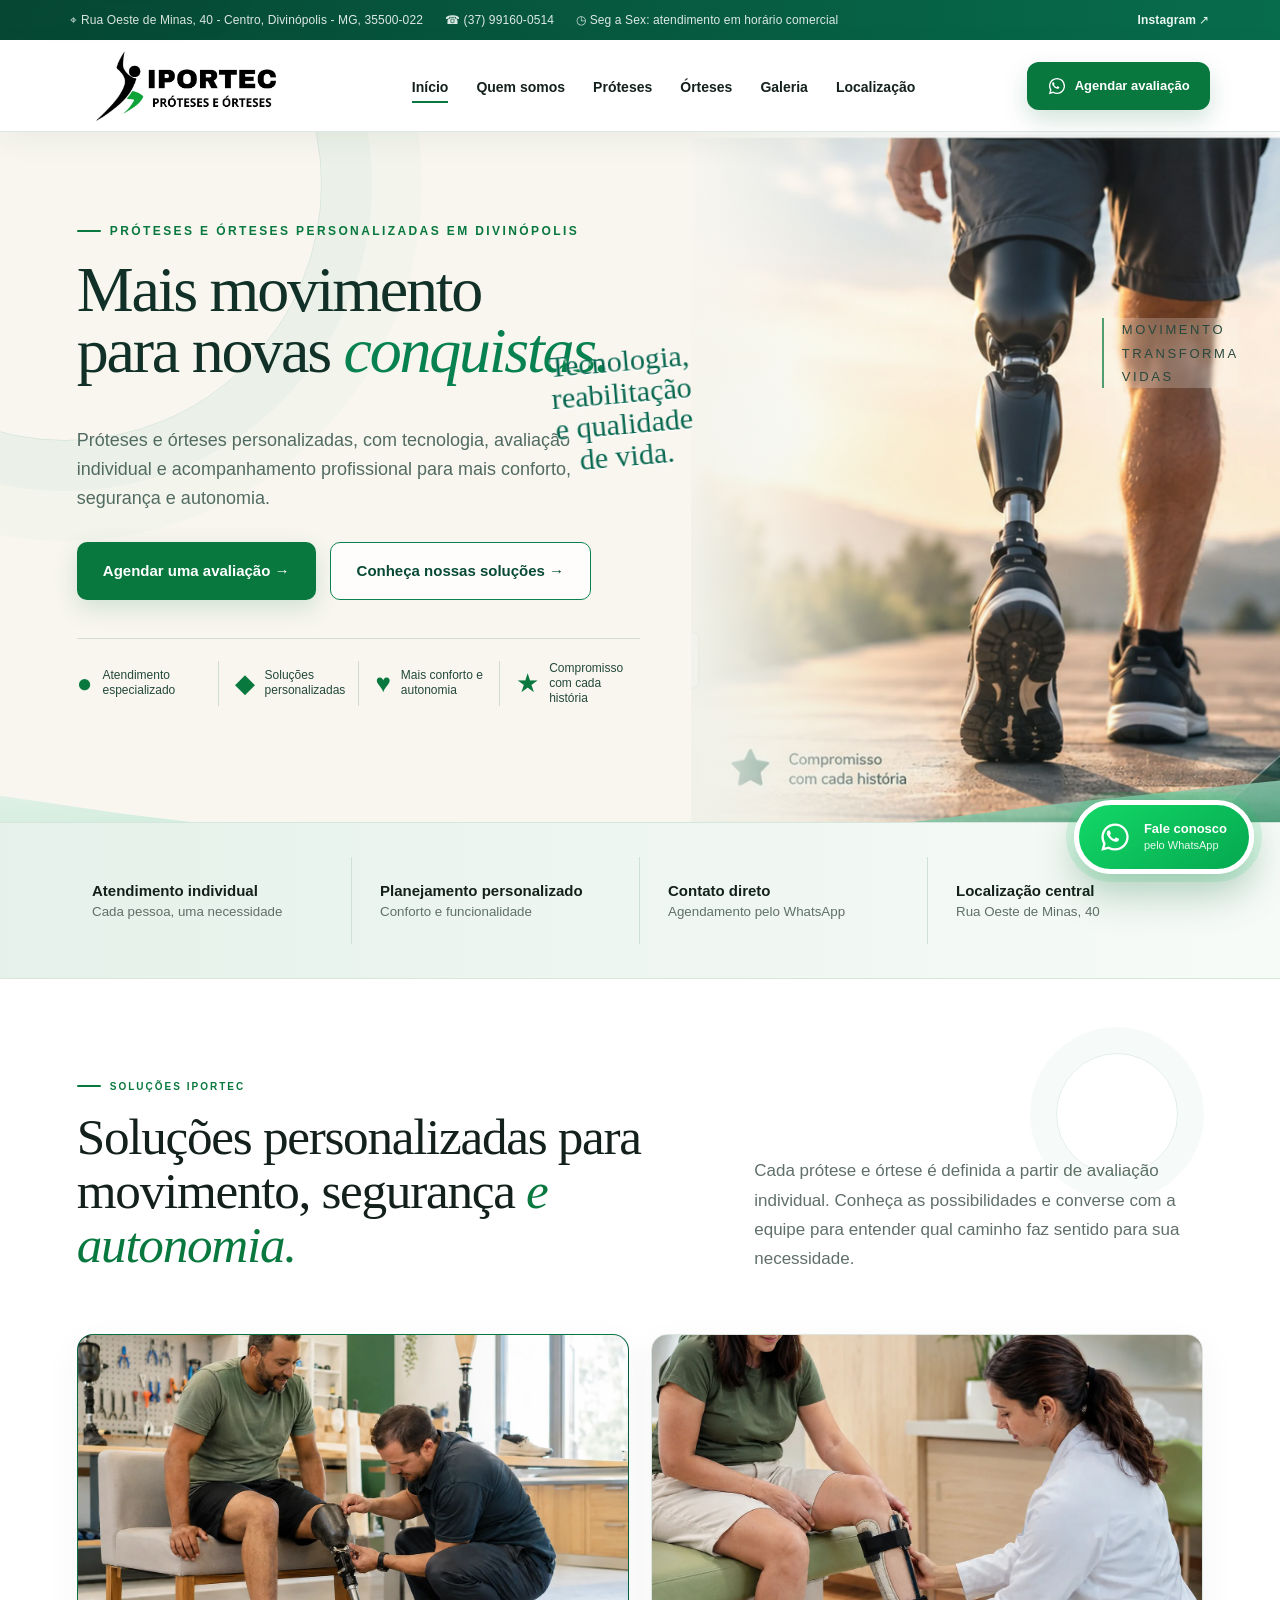
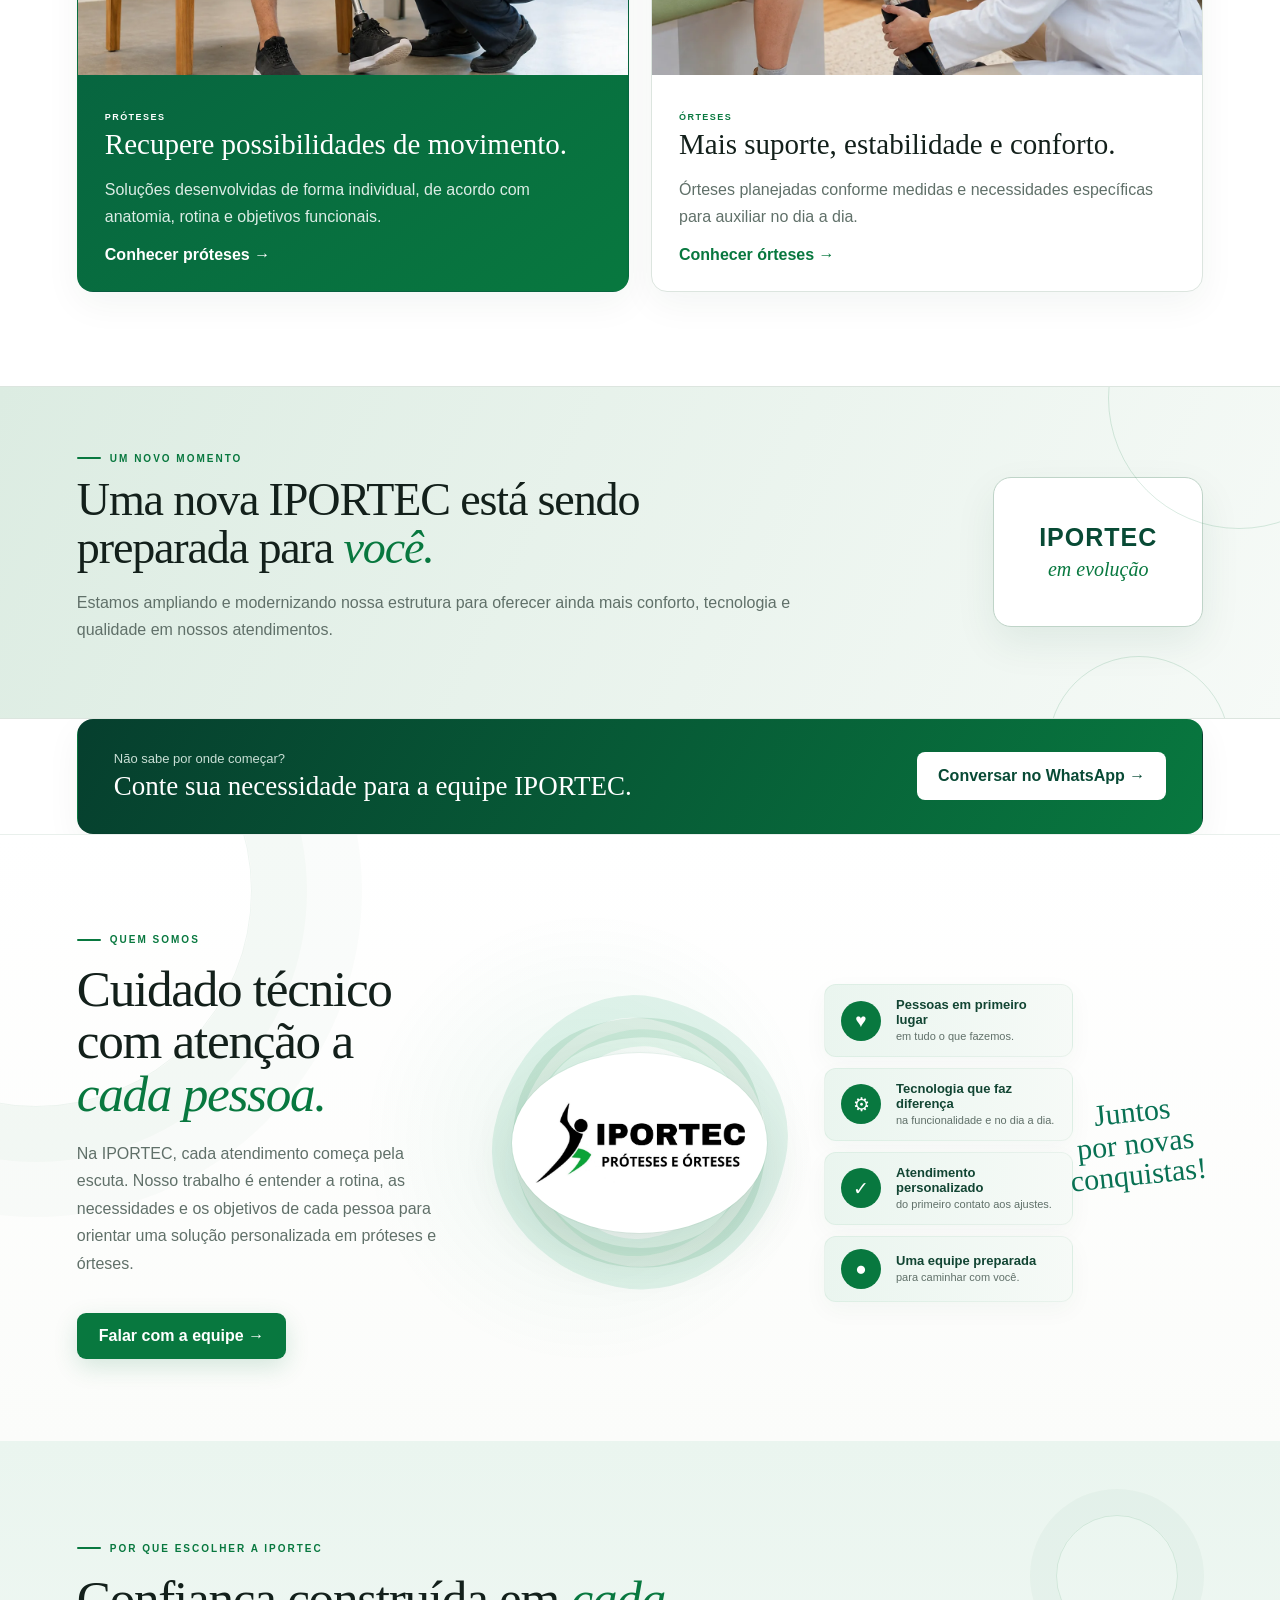
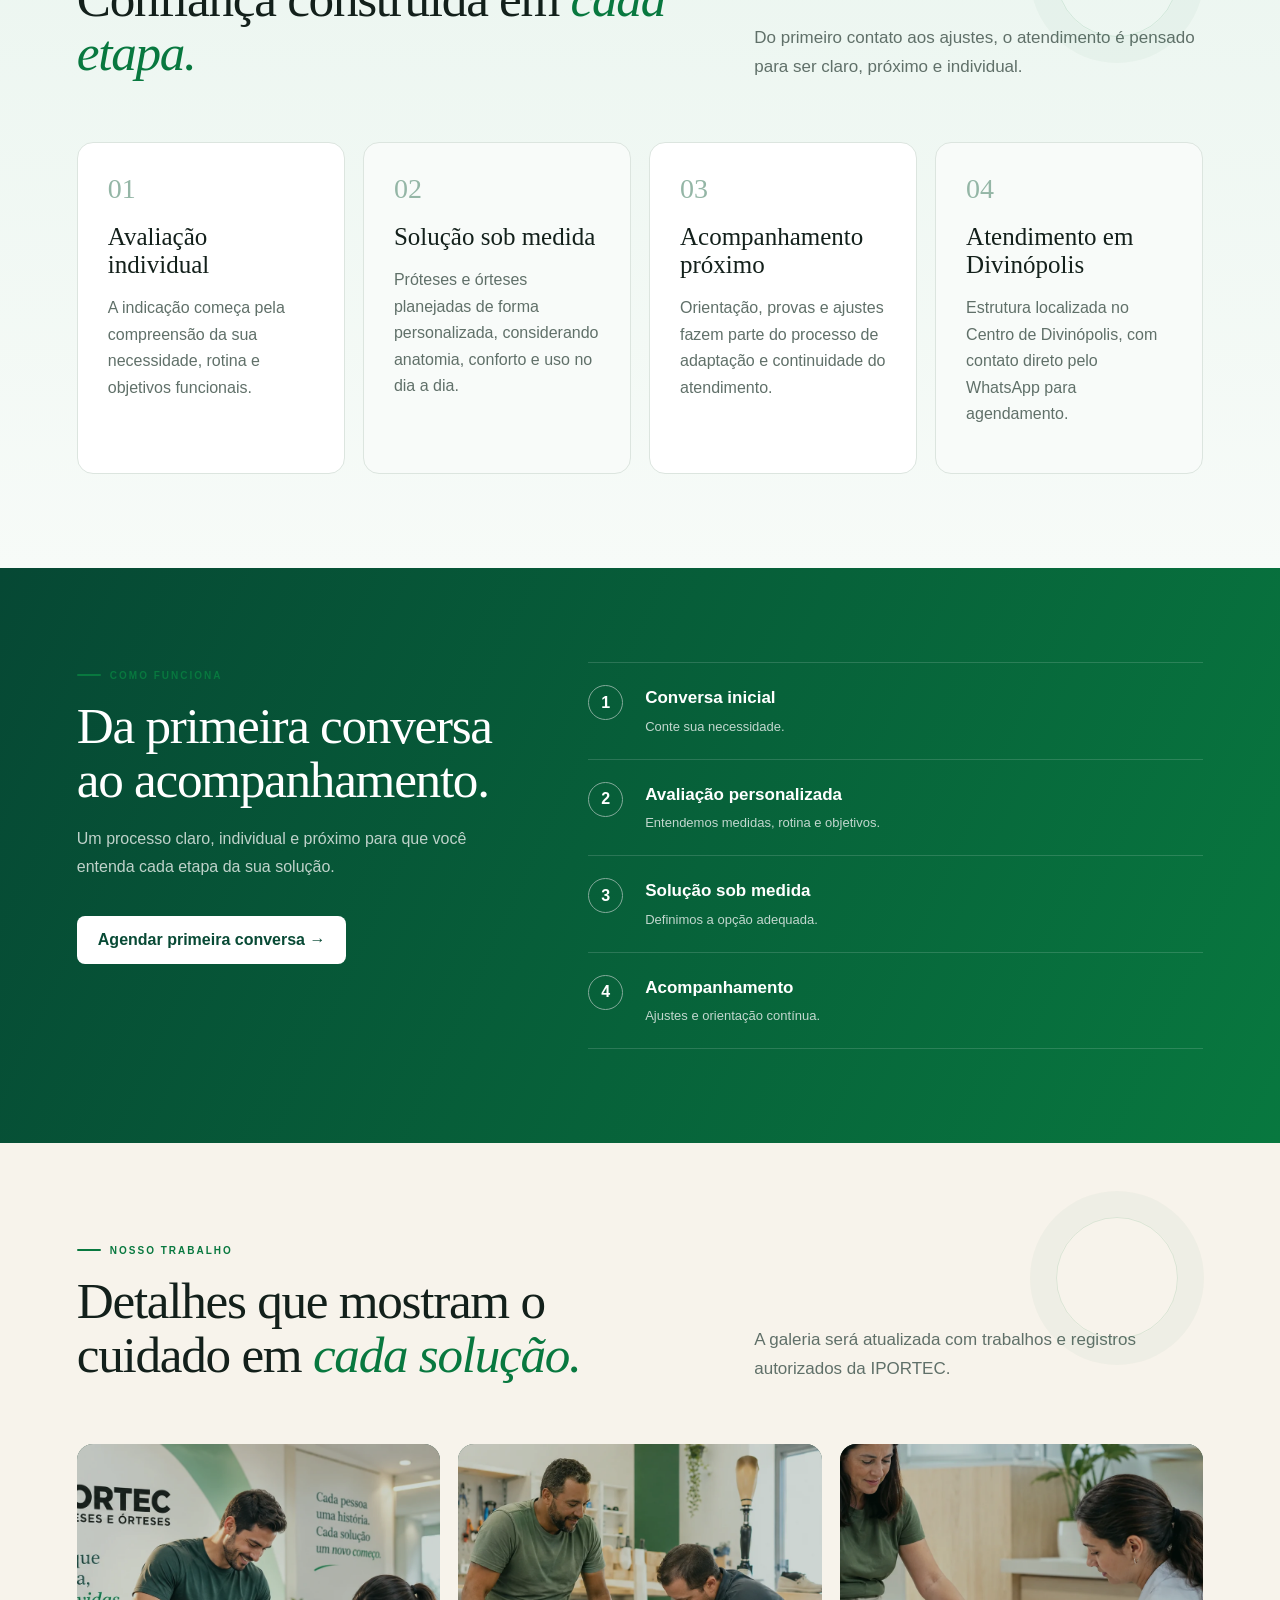
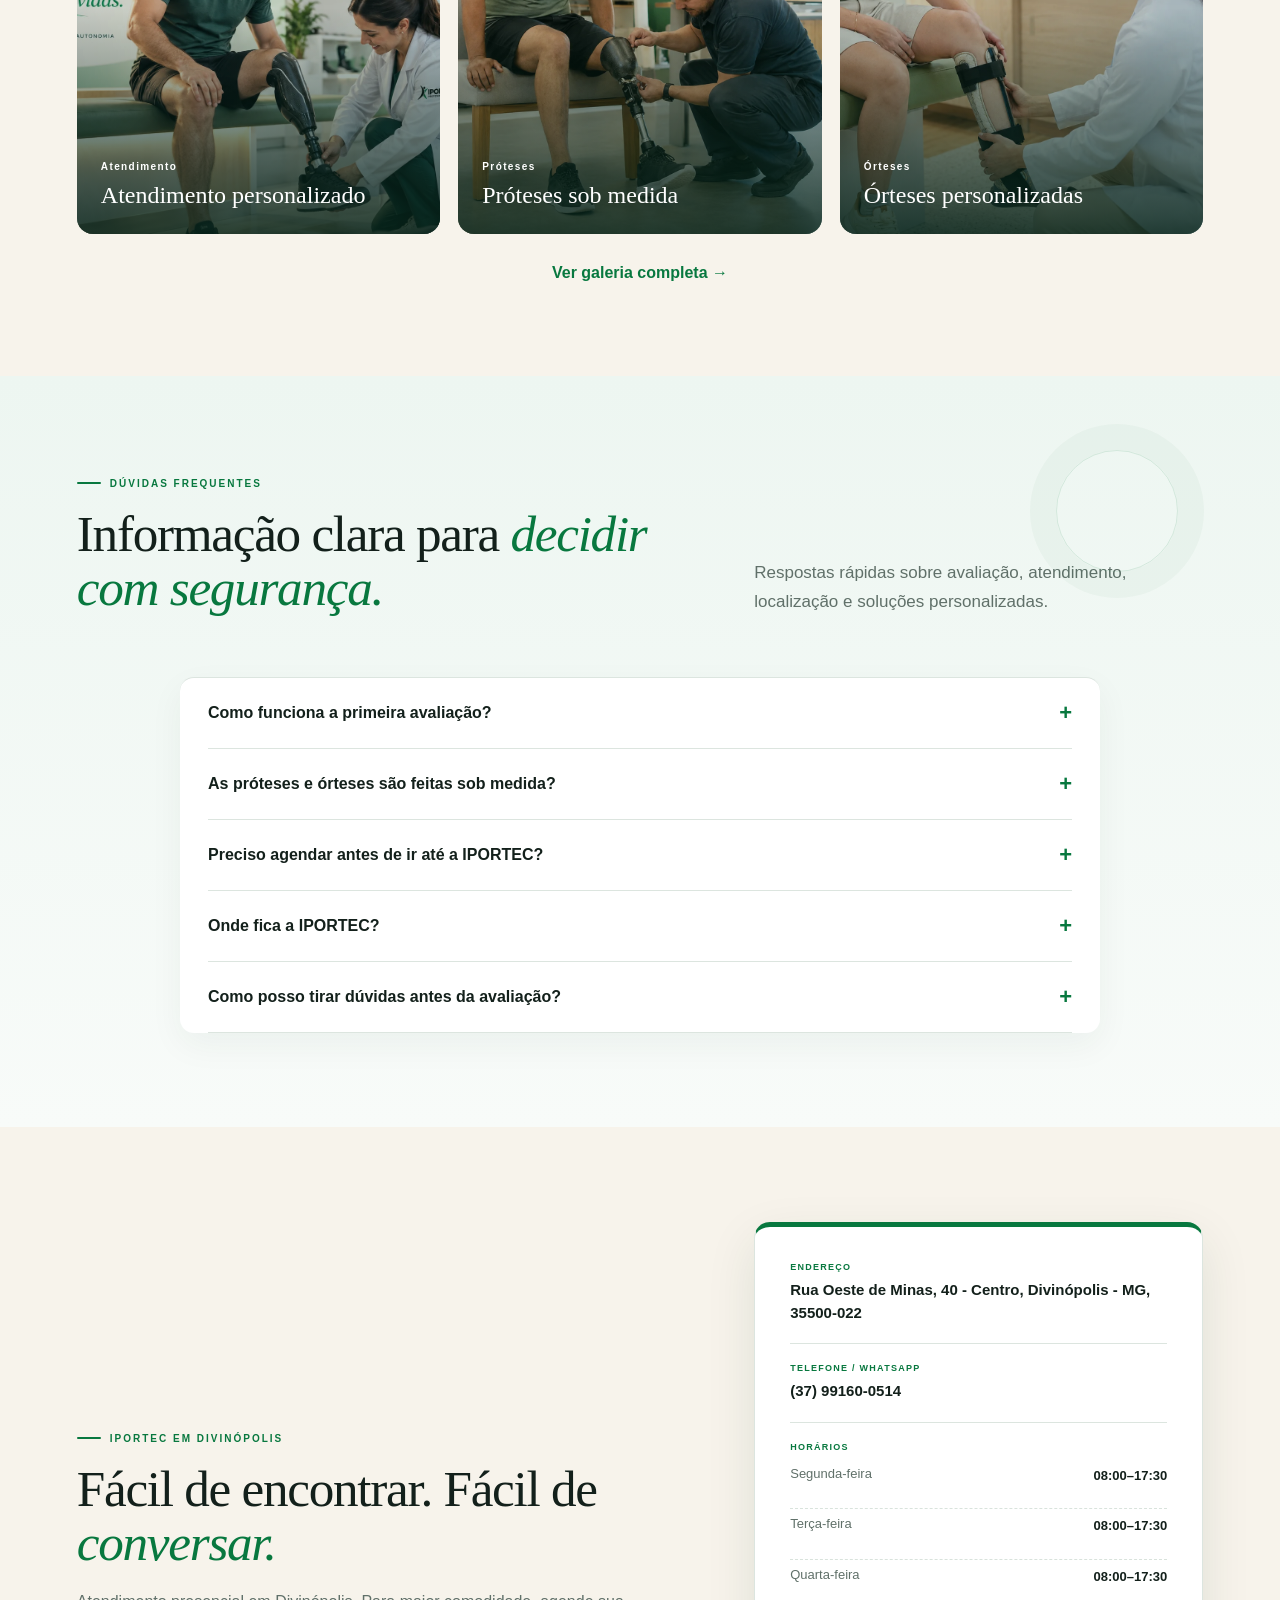
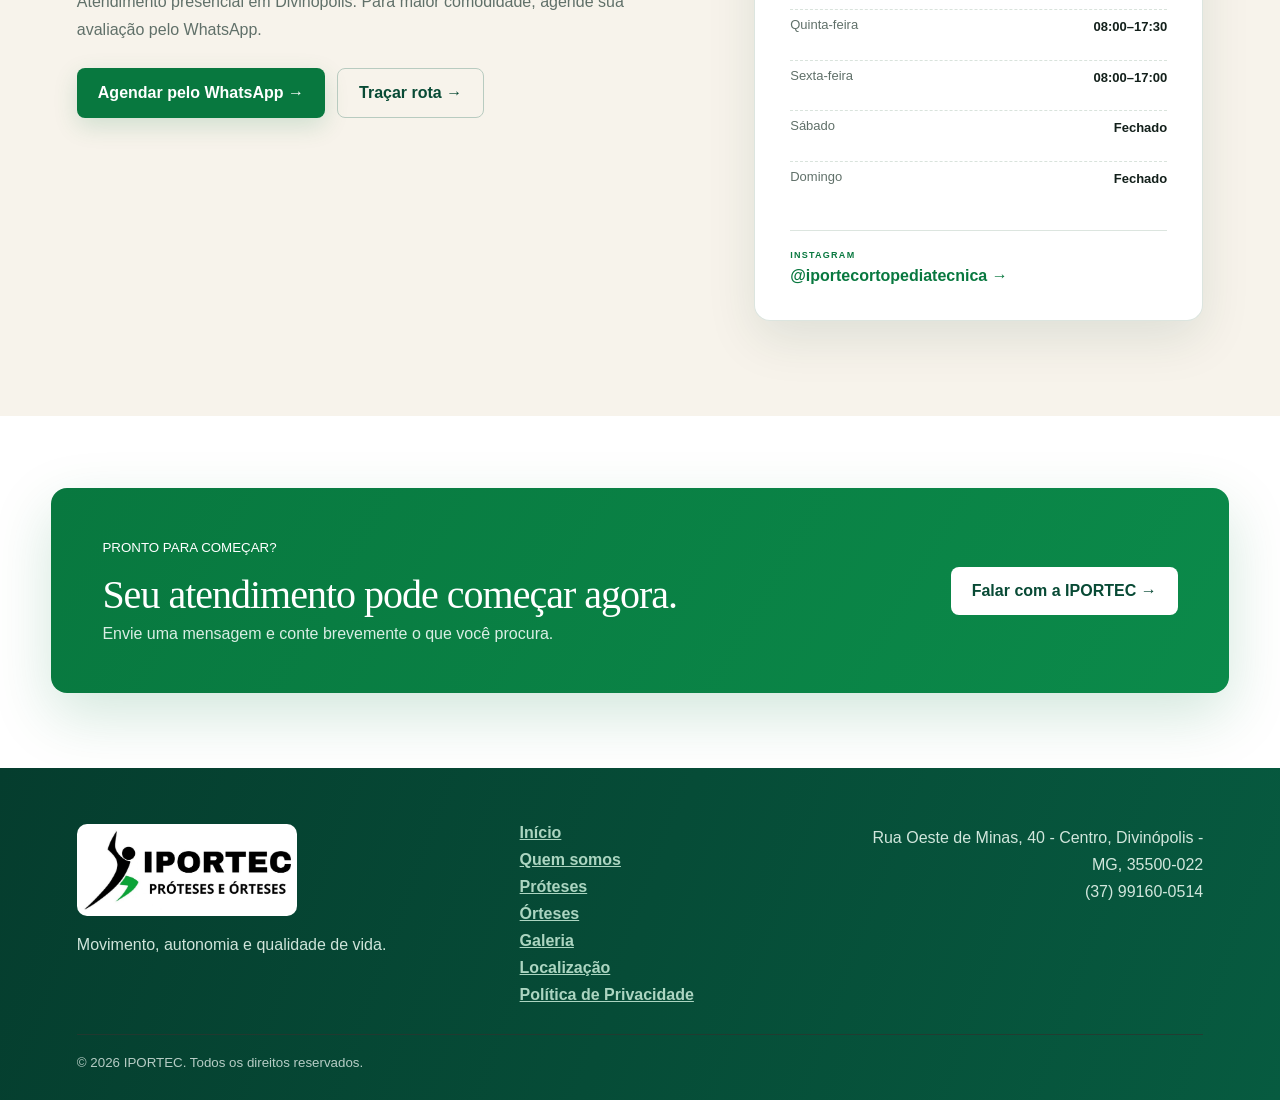
==== commit 273ea262: "Update index.html Adicionar Google Analytics" ====
--- a/index.html
+++ b/index.html
@@ -1,4 +1,14 @@
-<!doctype html><html lang="pt-BR"><head><meta charset="utf-8"><meta name="viewport" content="width=device-width,initial-scale=1"><title>IPORTEC | Próteses e Órteses em Divinópolis - MG</title><meta name="description" content="Próteses e órteses personalizadas em Divinópolis - MG, com avaliação individual, soluções sob medida e acompanhamento profissional."><meta name="theme-color" content="#084a35"><meta name="robots" content="index,follow,max-image-preview:large"><meta name="format-detection" content="telephone=yes"><meta property="og:locale" content="pt_BR"><meta property="og:type" content="website"><meta property="og:site_name" content="IPORTEC Próteses e Órteses"><meta property="og:title" content="IPORTEC | Próteses e Órteses em Divinópolis - MG"><meta property="og:description" content="Próteses e órteses personalizadas em Divinópolis - MG, com avaliação individual, soluções sob medida e acompanhamento profissional."><meta name="twitter:card" content="summary_large_image"><link rel="icon" type="image/png" href="assets/img/favicon-iportec.png"><link rel="preload" as="image" href="assets/img/hero-protese-v14.webp" fetchpriority="high"><link rel="stylesheet" href="assets/css/style.css"><script type="application/ld+json">
+<!doctype html><html lang="pt-BR"><head>
+  <!-- Google tag (gtag.js) -->
+<script async src="https://www.googletagmanager.com/gtag/js?id=G-KJX5XFN8YX"></script>
+<script>
+  window.dataLayer = window.dataLayer || [];
+  function gtag(){dataLayer.push(arguments);}
+  gtag('js', new Date());
+
+  gtag('config', 'G-KJX5XFN8YX');
+</script>
+  <meta charset="utf-8"><meta name="viewport" content="width=device-width,initial-scale=1"><title>IPORTEC | Próteses e Órteses em Divinópolis - MG</title><meta name="description" content="Próteses e órteses personalizadas em Divinópolis - MG, com avaliação individual, soluções sob medida e acompanhamento profissional."><meta name="theme-color" content="#084a35"><meta name="robots" content="index,follow,max-image-preview:large"><meta name="format-detection" content="telephone=yes"><meta property="og:locale" content="pt_BR"><meta property="og:type" content="website"><meta property="og:site_name" content="IPORTEC Próteses e Órteses"><meta property="og:title" content="IPORTEC | Próteses e Órteses em Divinópolis - MG"><meta property="og:description" content="Próteses e órteses personalizadas em Divinópolis - MG, com avaliação individual, soluções sob medida e acompanhamento profissional."><meta name="twitter:card" content="summary_large_image"><link rel="icon" type="image/png" href="assets/img/favicon-iportec.png"><link rel="preload" as="image" href="assets/img/hero-protese-v14.webp" fetchpriority="high"><link rel="stylesheet" href="assets/css/style.css"><script type="application/ld+json">
 {
   "@context": "https://schema.org",
   "@type": "MedicalBusiness",
@@ -15,7 +25,7 @@
   },
   "sameAs": ["https://www.instagram.com/iportecortopediatecnica/"],
   "openingHoursSpecification": [
-    {"@type":"OpeningHoursSpecification","dayOfWeek":"Monday","opens":"08:00","closes":"15:30"},
+    {"@type":"OpeningHoursSpecification","dayOfWeek":"Monday","opens":"08:00","closes":"17:30"},
     {"@type":"OpeningHoursSpecification","dayOfWeek":["Tuesday","Wednesday","Thursday"],"opens":"08:00","closes":"17:30"},
     {"@type":"OpeningHoursSpecification","dayOfWeek":"Friday","opens":"08:00","closes":"17:00"}
   ]
@@ -105,4 +115,4 @@
 <section class="section faqSection" id="duvidas"><div class="heading"><div><span class="tag">DÚVIDAS FREQUENTES</span><h2>Informação clara para <em>decidir com segurança.</em></h2></div><p>Respostas rápidas sobre avaliação, atendimento, localização e soluções personalizadas.</p></div><div class="faqList" id="faqList"></div></section>
 <section class="location" id="localizacao"><div><span class="tag">IPORTEC EM DIVINÓPOLIS</span><h2>Fácil de encontrar. Fácil de <em>conversar.</em></h2><p data-company="atendimento"></p><div class="contactActions"><a class="btn whatsapp" href="#">Agendar pelo WhatsApp →</a><a class="btn ghost" id="mapLink" href="#" target="_blank" rel="noopener">Traçar rota →</a></div></div><div class="locationCard"><div class="locationBlock"><small>ENDEREÇO</small><strong data-company="endereco"></strong></div><div class="locationBlock"><small>TELEFONE / WHATSAPP</small><strong data-company="telefone"></strong></div><div class="locationBlock"><small>HORÁRIOS</small><div class="hoursList" id="hoursList"></div></div><div class="locationBlock"><small>INSTAGRAM</small><a class="instagramLink" href="https://www.instagram.com/iportecortopediatecnica/" target="_blank" rel="noopener">@iportecortopediatecnica →</a></div></div></section>
 <section class="cta reveal"><div><small>PRONTO PARA COMEÇAR?</small><h2>Seu atendimento pode começar agora.</h2><p>Envie uma mensagem e conte brevemente o que você procura.</p></div><a class="btn light whatsapp" href="#">Falar com a IPORTEC →</a></section>
-</main><div id="footer"></div><script src="assets/data/config.js"></script><script src="assets/js/script.js"></script></body></html>+</main><div id="footer"></div><script src="assets/data/config.js"></script><script src="assets/js/script.js"></script></body></html>
